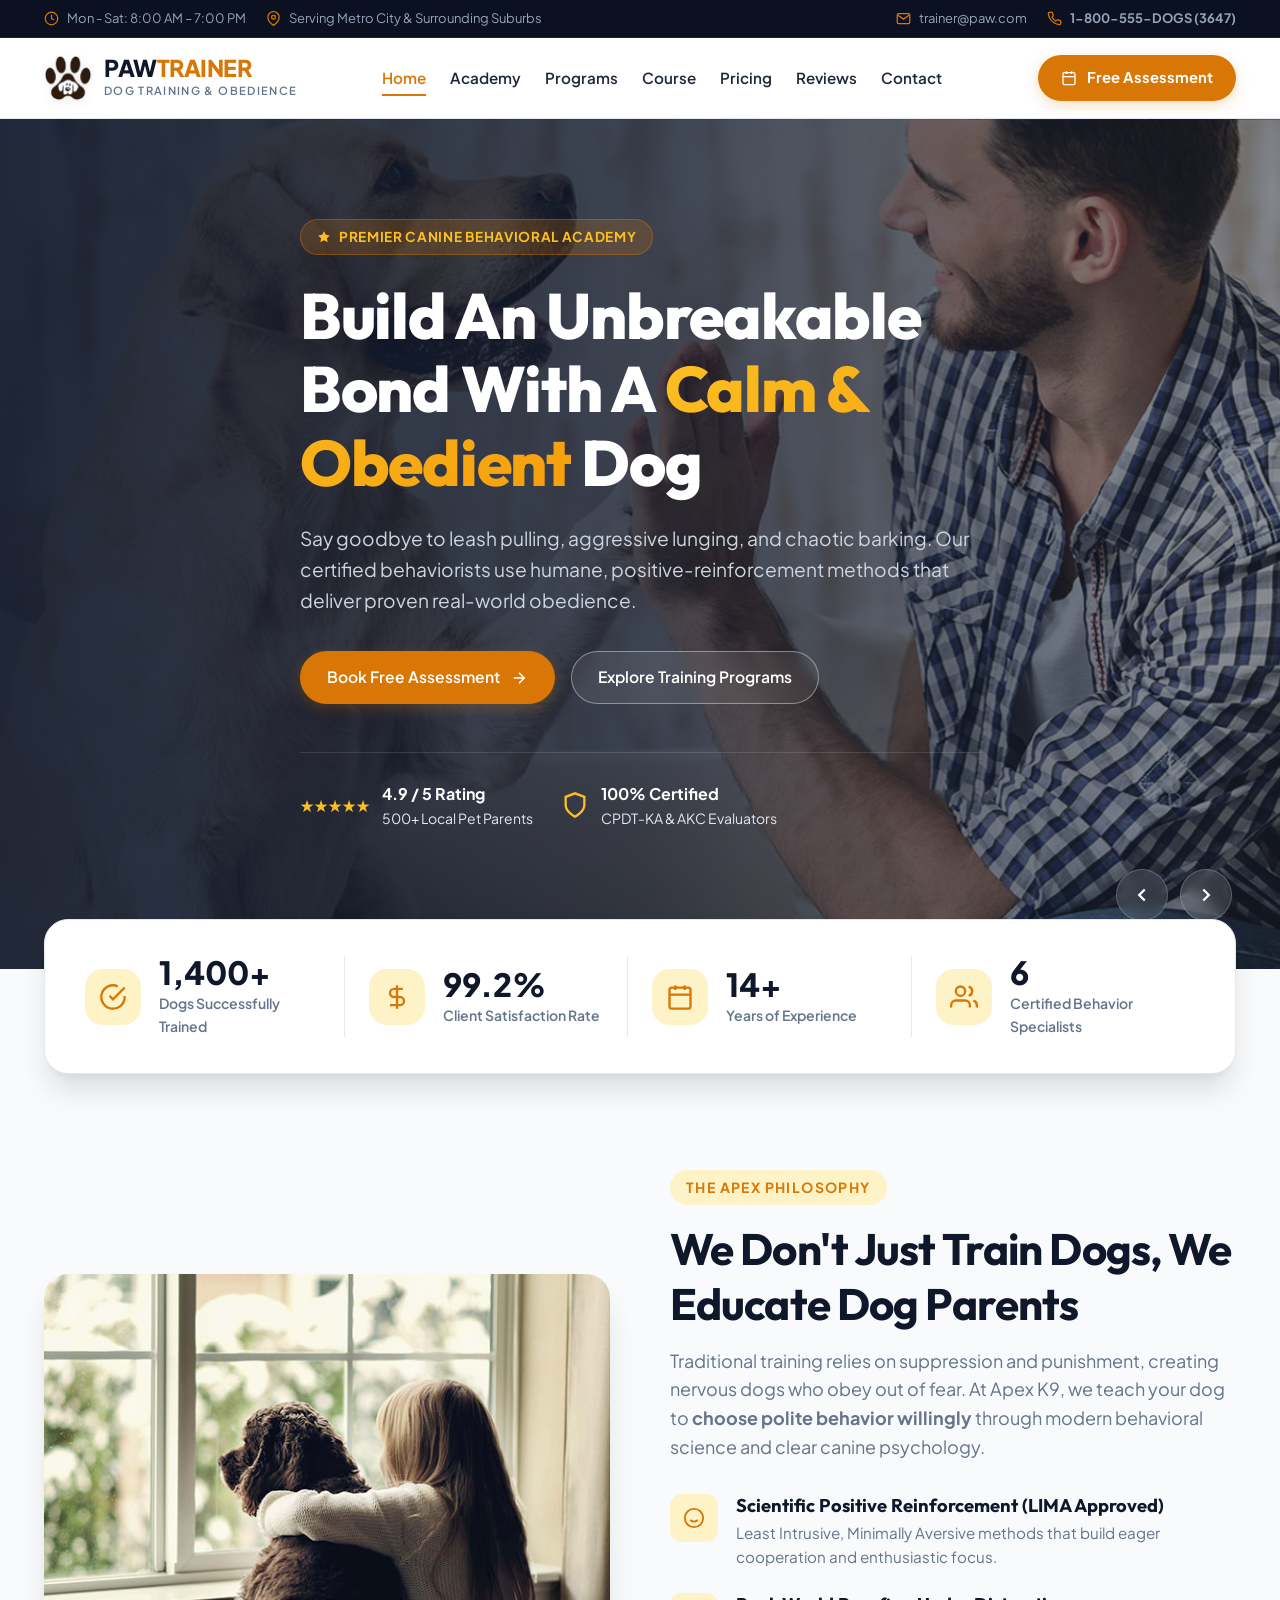
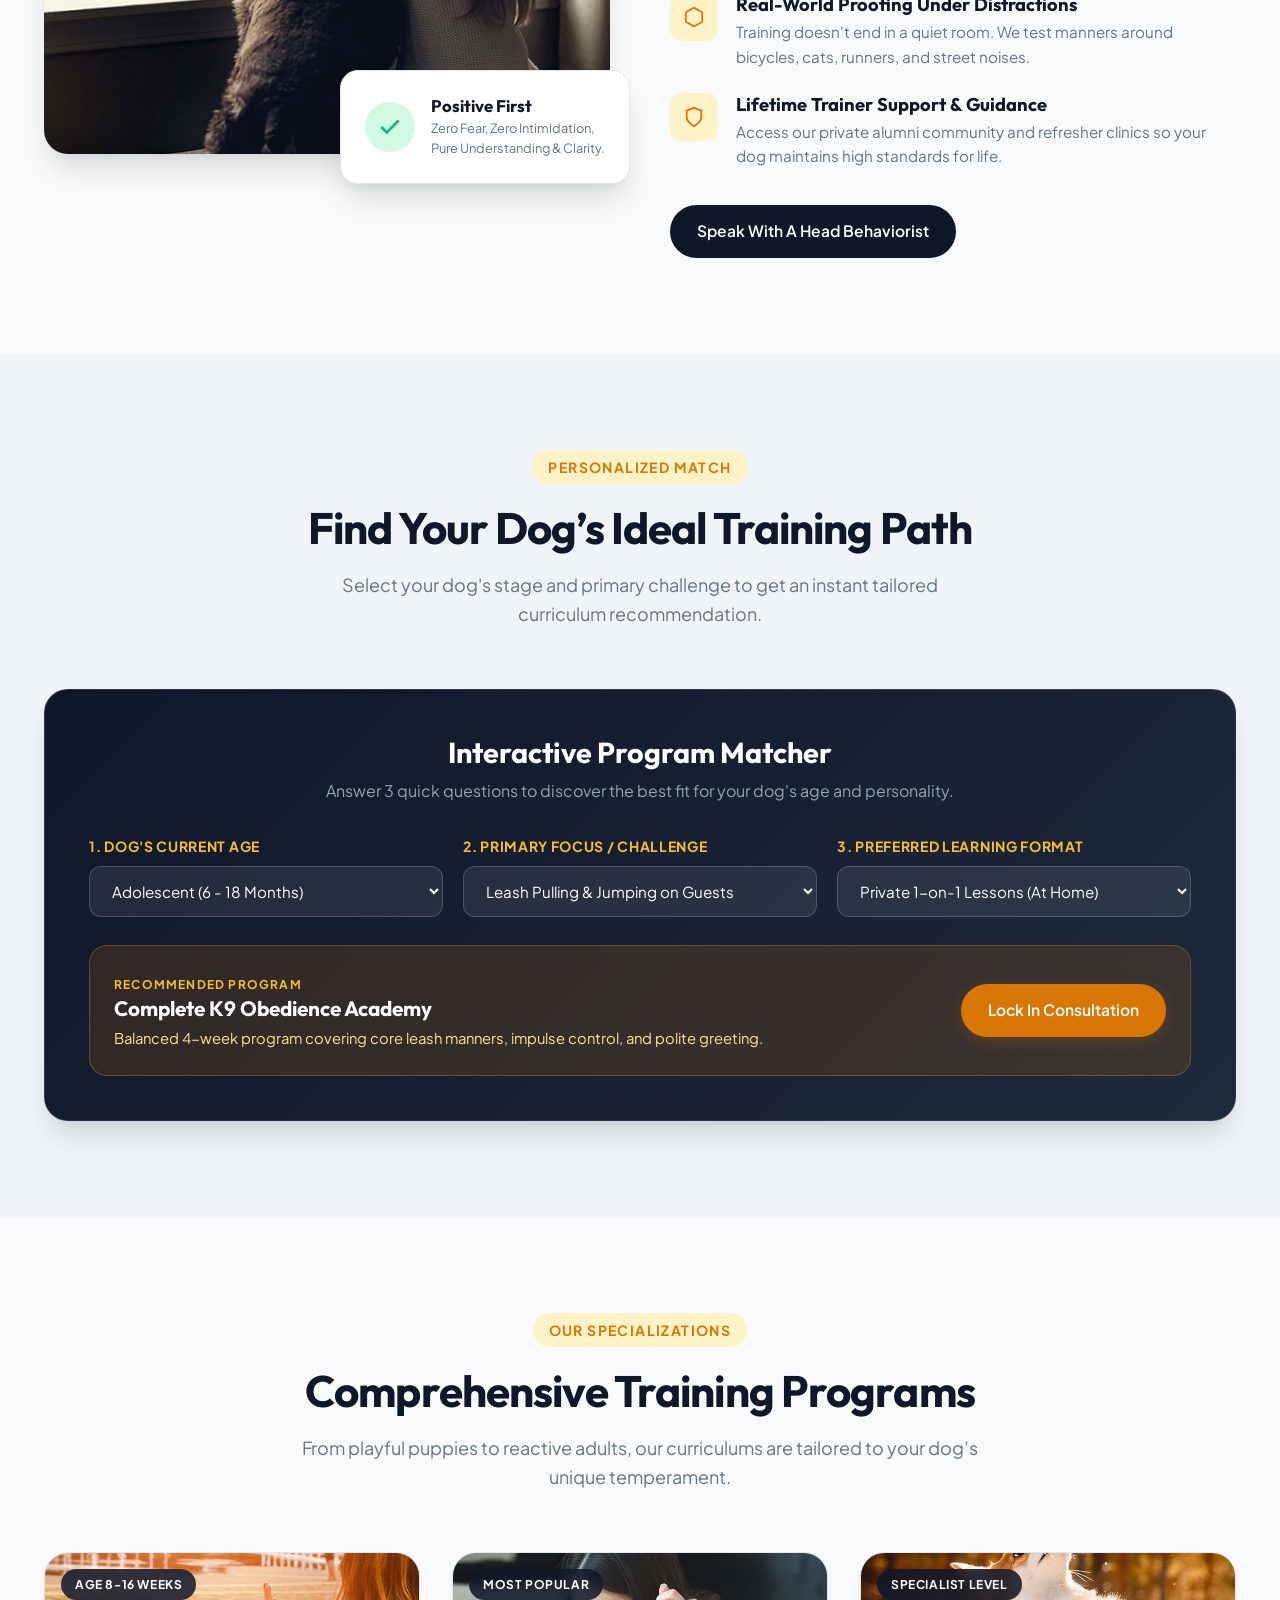
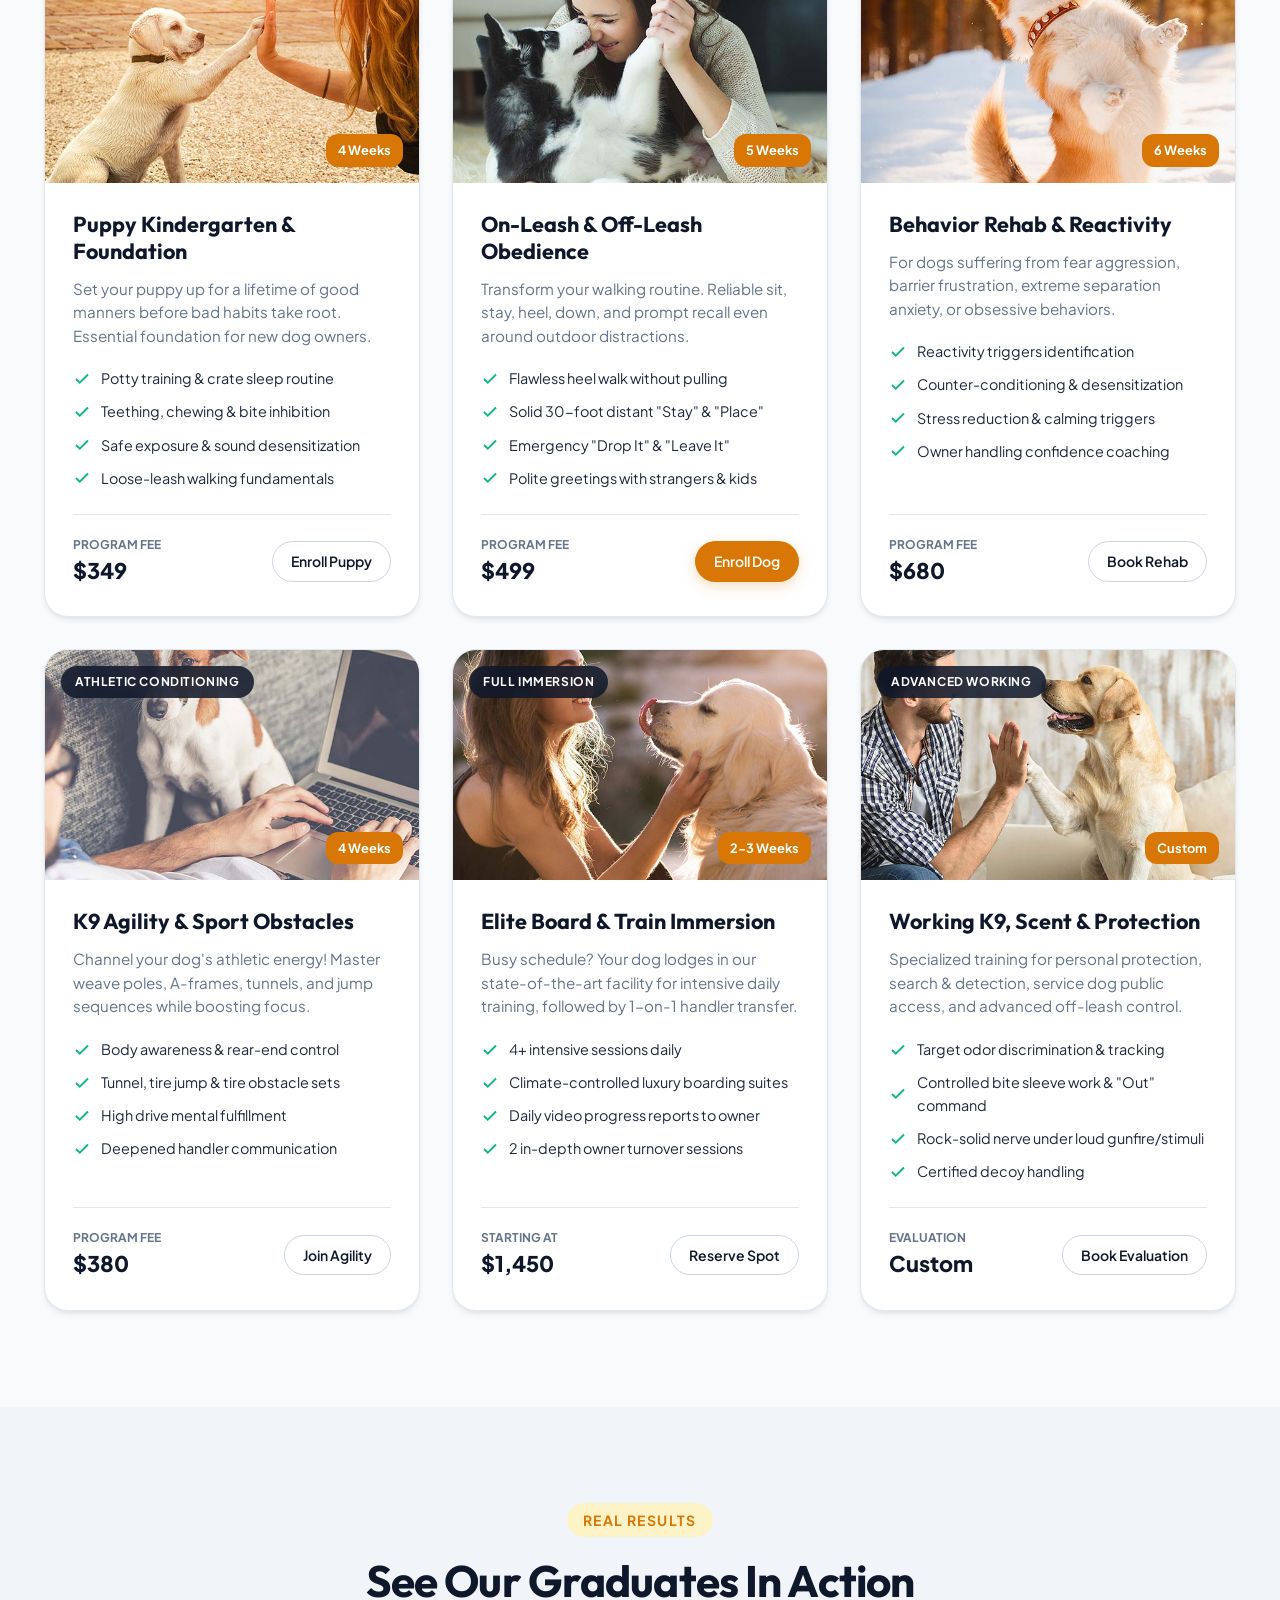
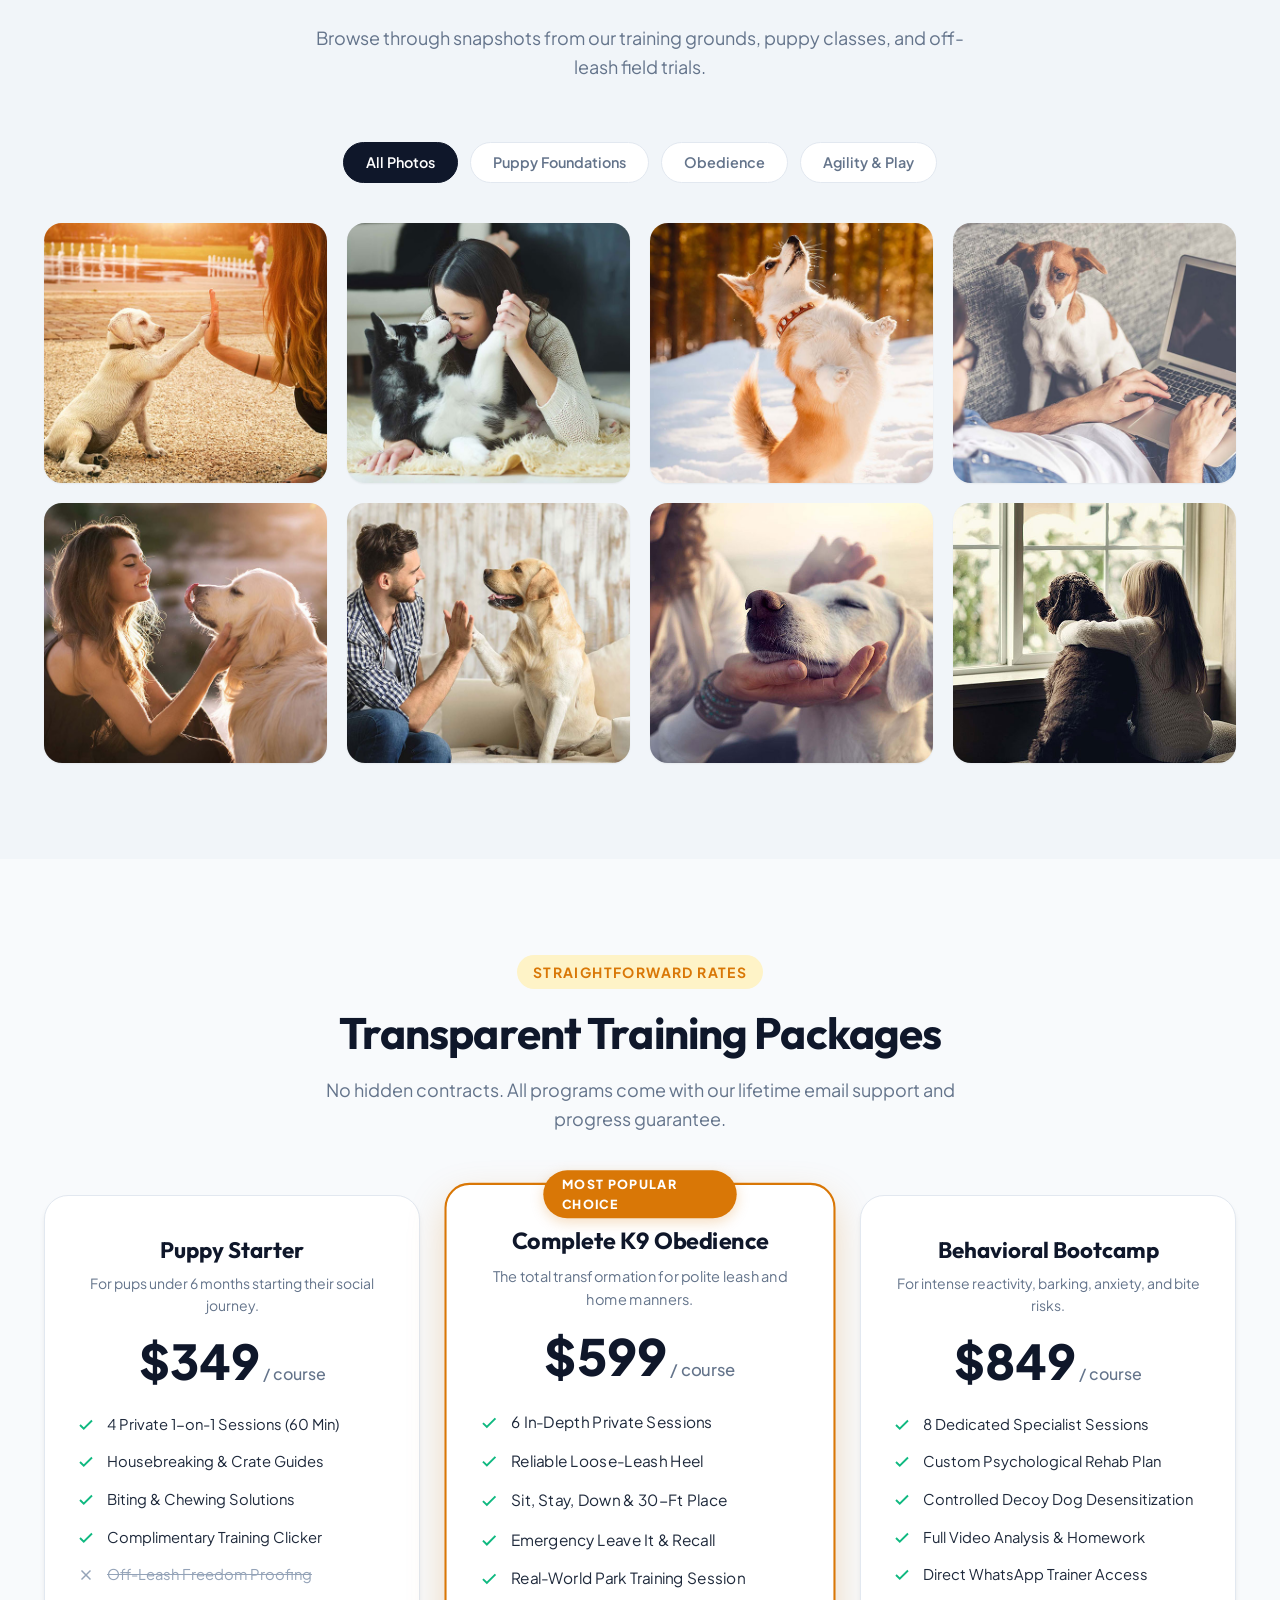
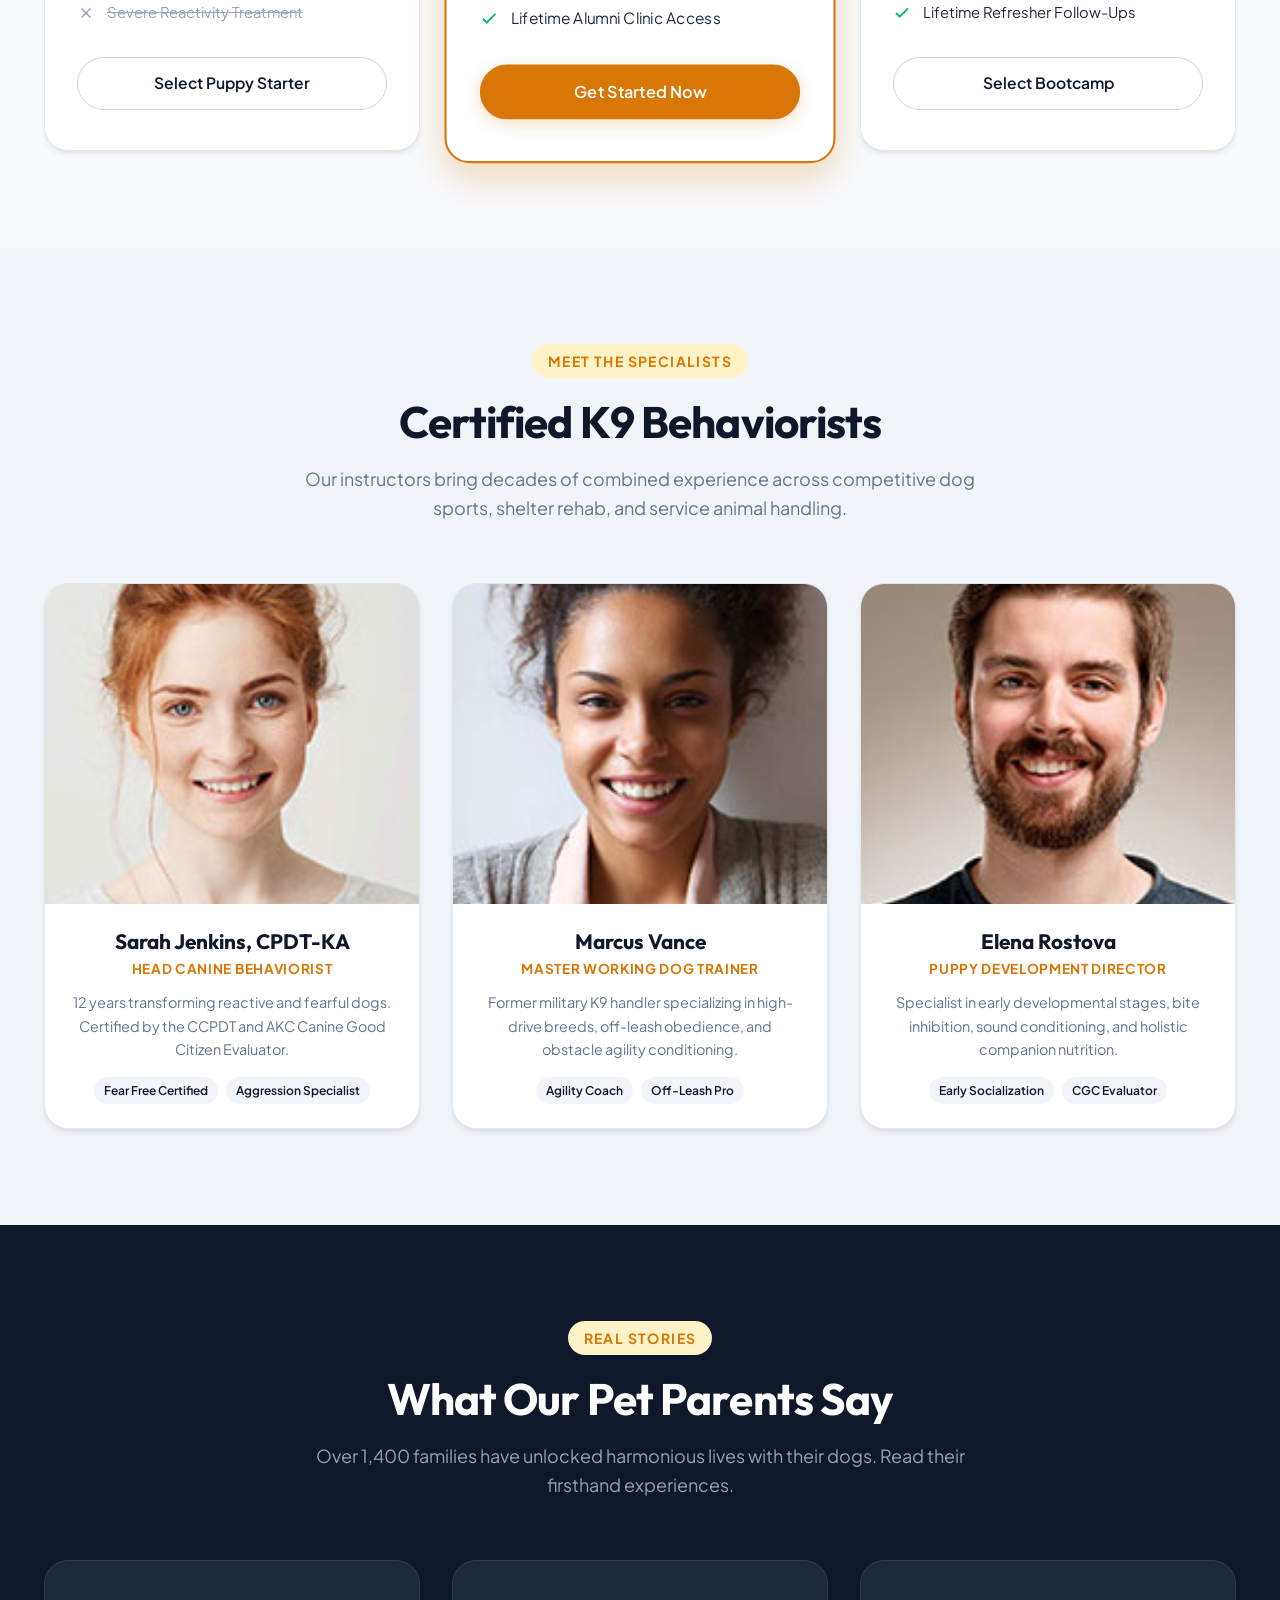
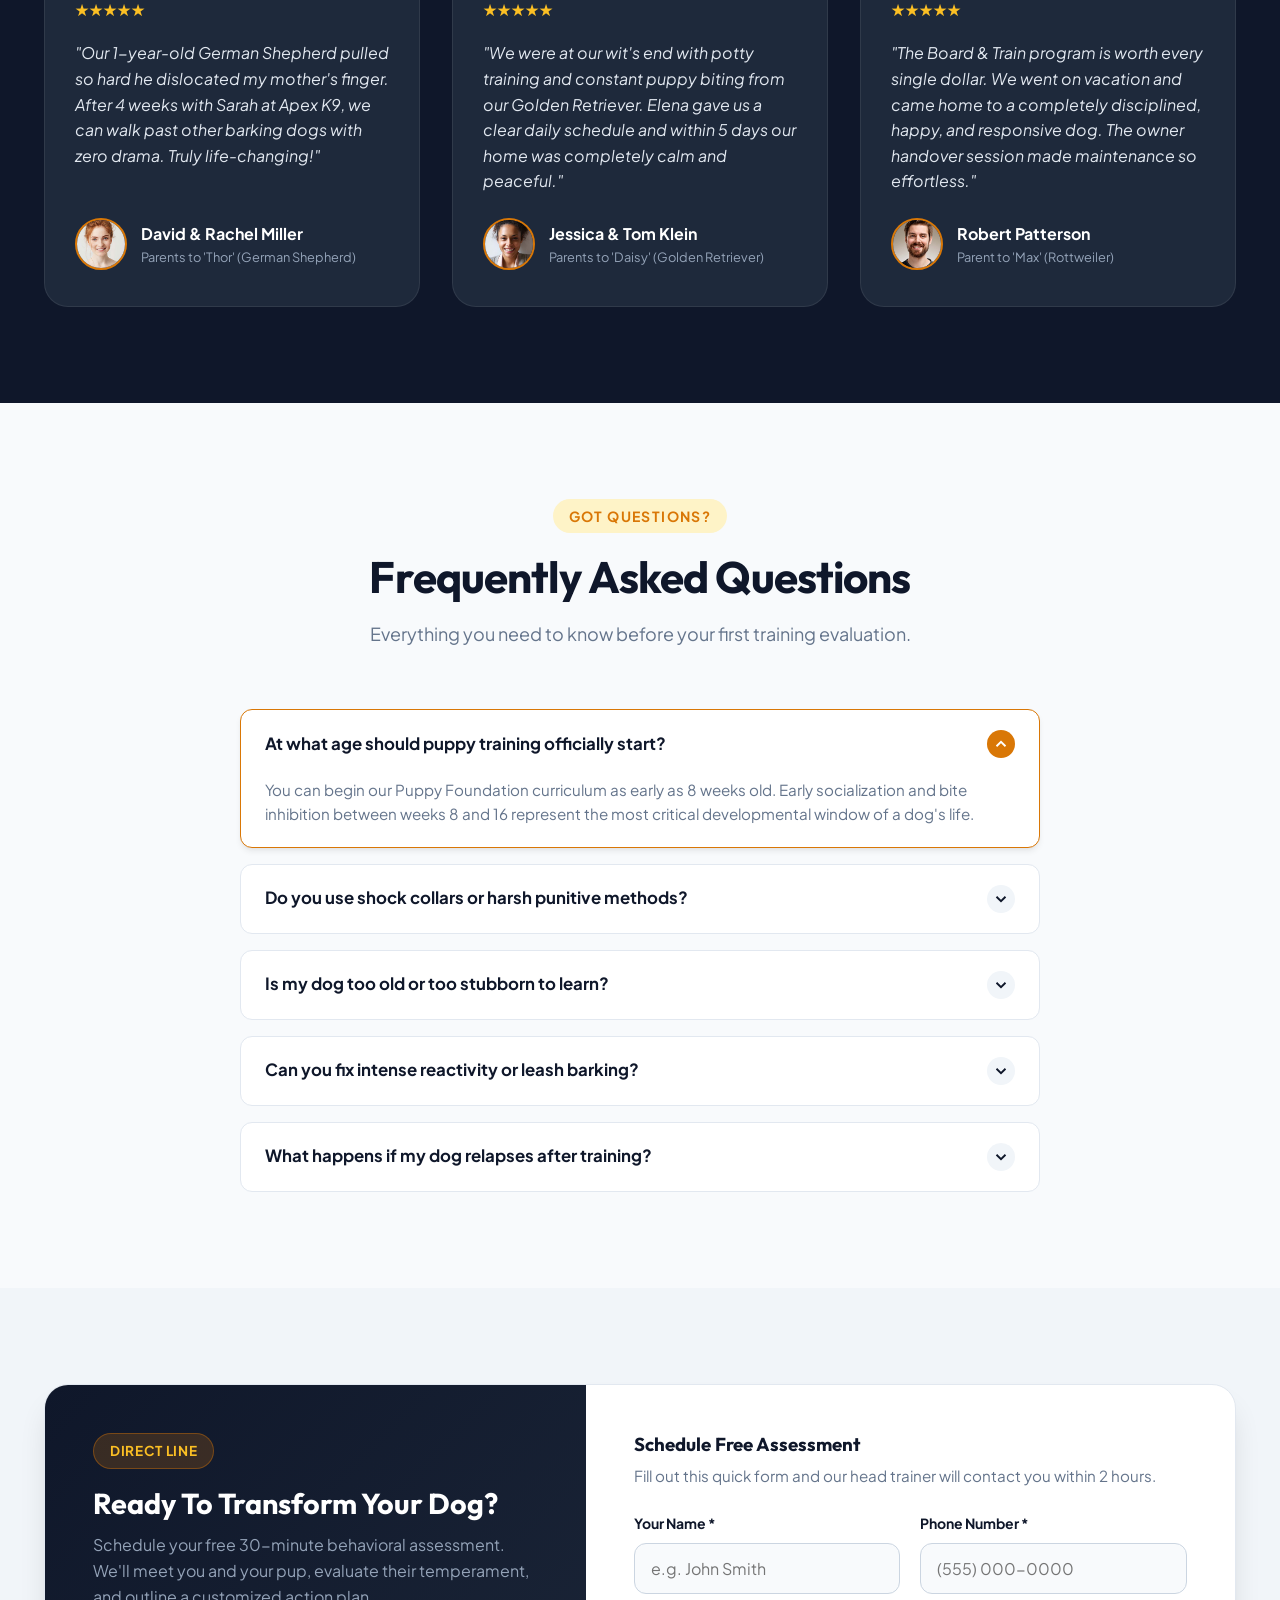
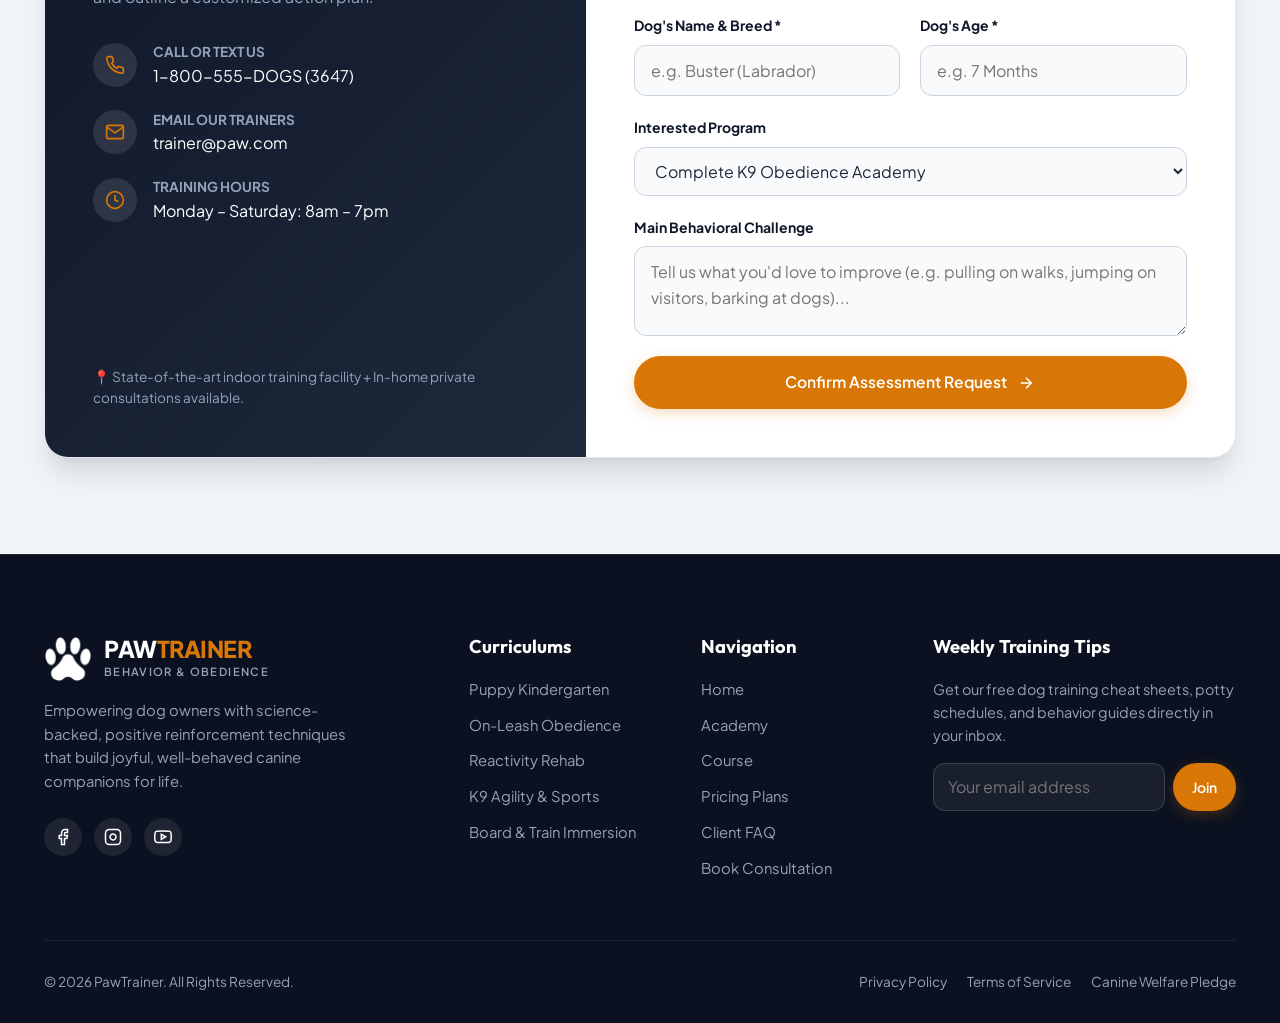
==== index.html @ b41aa751 "Initial commit: dog behavior and obedience redesign" ====
<!DOCTYPE html>
<html lang="en">

<head>
  <meta charset="UTF-8">
  <meta name="viewport" content="width=device-width, initial-scale=1.0">
  <title>PawTrainer | Professional Dog Behavior & Obedience Academy</title>
  <meta name="description"
    content="Transform your dog into a calm, confident, and well-behaved companion. Science-backed obedience training, puppy foundations, behavior modification, and board & train programs.">
  <meta name="keywords"
    content="dog training, puppy training, dog obedience, behavior modification, k9 academy, board and train, pet trainer">

  <!-- Google Fonts -->
  <link rel="preconnect" href="https://fonts.googleapis.com">
  <link rel="preconnect" href="https://fonts.gstatic.com" crossorigin>
  <link
    href="https://fonts.googleapis.com/css2?family=Outfit:wght@500;600;700;800&family=Plus+Jakarta+Sans:wght@400;500;600;700&display=swap"
    rel="stylesheet">

  <!-- Custom Modern Stylesheet -->
  <link rel="stylesheet" href="./assets/css/style.css">
</head>

<body>

  <!-- Top Alert / Contact Bar -->
  <aside class="top-bar" aria-label="Quick contact information">
    <div class="container">
      <div class="top-bar-left">
        <div class="top-info-item">
          <svg width="15" height="15" viewBox="0 0 24 24" fill="none" stroke="currentColor" stroke-width="2">
            <circle cx="12" cy="12" r="10" />
            <polyline points="12 6 12 12 16 14" />
          </svg>
          <span>Mon - Sat: 8:00 AM – 7:00 PM</span>
        </div>
        <div class="top-info-item">
          <svg width="15" height="15" viewBox="0 0 24 24" fill="none" stroke="currentColor" stroke-width="2">
            <path d="M21 10c0 7-9 13-9 13s-9-6-9-13a9 9 0 0 1 18 0z" />
            <circle cx="12" cy="10" r="3" />
          </svg>
          <span>Serving Metro City & Surrounding Suburbs</span>
        </div>
      </div>
      <div class="top-bar-right">
        <div class="top-info-item">
          <svg width="15" height="15" viewBox="0 0 24 24" fill="none" stroke="currentColor" stroke-width="2">
            <path d="M4 4h16c1.1 0 2 .9 2 2v12c0 1.1-.9 2-2 2H4c-1.1 0-2-.9-2-2V6c0-1.1.9-2 2-2z" />
            <polyline points="22,6 12,13 2,6" />
          </svg>
          <a href="mailto:trainer@paw.com">trainer@paw.com</a>
        </div>
        <div class="top-info-item">
          <svg width="15" height="15" viewBox="0 0 24 24" fill="none" stroke="currentColor" stroke-width="2">
            <path
              d="M22 16.92v3a2 2 0 0 1-2.18 2 19.79 19.79 0 0 1-8.63-3.07 19.5 19.5 0 0 1-6-6 19.79 19.79 0 0 1-3.07-8.67A2 2 0 0 1 4.11 2h3a2 2 0 0 1 2 1.72 12.84 12.84 0 0 0 .7 2.81 2 2 0 0 1-.45 2.11L8.09 9.91a16 16 0 0 0 6 6l1.27-1.27a2 2 0 0 1 2.11-.45 12.84 12.84 0 0 0 2.81.7A2 2 0 0 1 22 16.92z" />
          </svg>
          <a href="tel:18005553647"><strong>1-800-555-DOGS (3647)</strong></a>
        </div>
      </div>
    </div>
  </aside>

  <!-- Sticky Main Navigation Header -->
  <header class="site-header" id="site-header">
    <div class="container nav-container">
      <a href="#home" class="brand-logo" aria-label="PawTrainer Homepage">
        <img src="./assets/images/logo-paw.png" alt="PawTrainer Logo" class="brand-logo-img">
        <div class="brand-text">
          <span class="brand-title">PAW<span>TRAINER</span></span>
          <span class="brand-tagline">Dog Training & Obedience</span>
        </div>
      </a>

      <!-- Desktop & Mobile Navigation Menu -->
      <nav class="nav-menu" id="nav-menu">
        <a href="#home" class="nav-link active">Home</a>
        <a href="#about" class="nav-link">Academy</a>
        <a href="#programs" class="nav-link">Programs</a>
        <a href="#calculator" class="nav-link">Course</a>
        <a href="#pricing" class="nav-link">Pricing</a>
        <a href="#testimonials" class="nav-link">Reviews</a>
        <a href="#contact" class="nav-link">Contact</a>
      </nav>

      <div class="nav-actions">
        <button type="button" class="btn btn-primary btn-sm" data-open-modal data-program="General Assessment"
          id="nav-book-btn">
          <svg width="16" height="16" viewBox="0 0 24 24" fill="none" stroke="currentColor" stroke-width="2">
            <rect x="3" y="4" width="18" height="18" rx="2" ry="2" />
            <line x1="16" y1="2" x2="16" y2="6" />
            <line x1="8" y1="2" x2="8" y2="6" />
            <line x1="3" y1="10" x2="21" y2="10" />
          </svg>
          Free Assessment
        </button>
        <button type="button" class="mobile-toggle" aria-label="Toggle navigation menu" aria-expanded="false"
          id="mobile-toggle">
          <svg width="28" height="28" viewBox="0 0 24 24" fill="none" stroke="currentColor" stroke-width="2">
            <line x1="3" y1="12" x2="21" y2="12" />
            <line x1="3" y1="6" x2="21" y2="6" />
            <line x1="3" y1="18" x2="21" y2="18" />
          </svg>
        </button>
      </div>
    </div>
  </header>

  <main>
    <!-- =========================================================================
         Hero Slider Section
         ========================================================================= -->
    <section class="hero-section" id="home">
      <div class="hero-slider-wrapper">
        <!-- Slide 1 -->
        <div class="hero-slide active">
          <div class="hero-slide-bg" style="background-image: url('./assets/images/slide01.jpg');"></div>
          <div class="hero-overlay"></div>
        </div>
        <!-- Slide 2 -->
        <div class="hero-slide">
          <div class="hero-slide-bg" style="background-image: url('./assets/images/slide02.jpg');"></div>
          <div class="hero-overlay"></div>
        </div>
        <!-- Slide 3 -->
        <div class="hero-slide">
          <div class="hero-slide-bg" style="background-image: url('./assets/images/slide03.jpg');"></div>
          <div class="hero-overlay"></div>
        </div>
      </div>

      <div class="container hero-content">
        <div class="hero-pill">
          <svg width="14" height="14" viewBox="0 0 24 24" fill="currentColor">
            <path d="M12 2l3.09 6.26L22 9.27l-5 4.87 1.18 6.88L12 17.77l-6.18 3.25L7 14.14 2 9.27l6.91-1.01L12 2z" />
          </svg>
          Premier Canine Behavioral Academy
        </div>
        <h1 class="hero-title">
          Build An Unbreakable Bond With A <span>Calm & Obedient</span> Dog
        </h1>
        <p class="hero-subtitle">
          Say goodbye to leash pulling, aggressive lunging, and chaotic barking. Our certified behaviorists use humane,
          positive-reinforcement methods that deliver proven real-world obedience.
        </p>

        <div class="hero-cta-group">
          <button type="button" class="btn btn-primary" data-open-modal data-program="Free Consultation"
            id="hero-consult-btn">
            Book Free Assessment
            <svg width="18" height="18" viewBox="0 0 24 24" fill="none" stroke="currentColor" stroke-width="2">
              <line x1="5" y1="12" x2="19" y2="12" />
              <polyline points="12 5 19 12 12 19" />
            </svg>
          </button>
          <a href="#programs" class="btn btn-outline" id="hero-programs-btn">
            Explore Training Programs
          </a>
        </div>

        <div class="hero-trust-bar">
          <div class="hero-trust-item">
            <div class="hero-trust-stars">
              ★★★★★
            </div>
            <div class="hero-trust-text">
              <strong>4.9 / 5 Rating</strong>
              <span>500+ Local Pet Parents</span>
            </div>
          </div>
          <div class="hero-trust-item">
            <svg width="28" height="28" viewBox="0 0 24 24" fill="none" stroke="#fbbf24" stroke-width="2">
              <path d="M12 22s8-4 8-10V5l-8-3-8 3v7c0 6 8 10 8 10z" />
            </svg>
            <div class="hero-trust-text">
              <strong>100% Certified</strong>
              <span>CPDT-KA & AKC Evaluators</span>
            </div>
          </div>
        </div>
      </div>

      <!-- Slider Arrows -->
      <div class="slider-arrows">
        <button type="button" class="slider-arrow-btn slider-prev" aria-label="Previous slide" id="slider-prev-btn">
          <svg width="22" height="22" viewBox="0 0 24 24" fill="none" stroke="currentColor" stroke-width="2.5">
            <polyline points="15 18 9 12 15 6" />
          </svg>
        </button>
        <button type="button" class="slider-arrow-btn slider-next" aria-label="Next slide" id="slider-next-btn">
          <svg width="22" height="22" viewBox="0 0 24 24" fill="none" stroke="currentColor" stroke-width="2.5">
            <polyline points="9 18 15 12 9 6" />
          </svg>
        </button>
      </div>

      <!-- Slider Dot Indicators -->
      <div class="slider-indicators">
        <div class="slider-dot active" data-slide="0"></div>
        <div class="slider-dot" data-slide="1"></div>
        <div class="slider-dot" data-slide="2"></div>
      </div>
    </section>

    <!-- =========================================================================
         Stats Ribbon
         ========================================================================= -->
    <div class="stats-ribbon">
      <div class="container">
        <div class="stats-container">
          <div class="stat-box">
            <div class="stat-icon">
              <svg width="28" height="28" viewBox="0 0 24 24" fill="none" stroke="currentColor" stroke-width="2">
                <path d="M22 11.08V12a10 10 0 1 1-5.93-9.14" />
                <polyline points="22 4 12 14.01 9 11.01" />
              </svg>
            </div>
            <div>
              <div class="stat-number">1,400+</div>
              <div class="stat-label">Dogs Successfully Trained</div>
            </div>
          </div>

          <div class="stat-box">
            <div class="stat-icon">
              <svg width="28" height="28" viewBox="0 0 24 24" fill="none" stroke="currentColor" stroke-width="2">
                <path d="M12 2v20M17 5H9.5a3.5 3.5 0 0 0 0 7h5a3.5 3.5 0 0 1 0 7H6" />
              </svg>
            </div>
            <div>
              <div class="stat-number">99.2%</div>
              <div class="stat-label">Client Satisfaction Rate</div>
            </div>
          </div>

          <div class="stat-box">
            <div class="stat-icon">
              <svg width="28" height="28" viewBox="0 0 24 24" fill="none" stroke="currentColor" stroke-width="2">
                <rect x="3" y="4" width="18" height="18" rx="2" ry="2" />
                <line x1="16" y1="2" x2="16" y2="6" />
                <line x1="8" y1="2" x2="8" y2="6" />
                <line x1="3" y1="10" x2="21" y2="10" />
              </svg>
            </div>
            <div>
              <div class="stat-number">14+</div>
              <div class="stat-label">Years of Experience</div>
            </div>
          </div>

          <div class="stat-box">
            <div class="stat-icon">
              <svg width="28" height="28" viewBox="0 0 24 24" fill="none" stroke="currentColor" stroke-width="2">
                <path d="M17 21v-2a4 4 0 0 0-4-4H5a4 4 0 0 0-4 4v2" />
                <circle cx="9" cy="7" r="4" />
                <path d="M23 21v-2a4 4 0 0 0-3-3.87" />
                <path d="M16 3.13a4 4 0 0 1 0 7.75" />
              </svg>
            </div>
            <div>
              <div class="stat-number">6</div>
              <div class="stat-label">Certified Behavior Specialists</div>
            </div>
          </div>
        </div>
      </div>
    </div>

    <!-- =========================================================================
         About & Methodology Section
         ========================================================================= -->
    <section class="section" id="about">
      <div class="container">
        <div class="method-grid">
          <div class="method-media">
            <img src="./assets/images/18.jpg" alt="Master trainer guiding German Shepherd" class="method-main-img">
            <div class="method-card-floating">
              <div class="method-float-icon">
                <svg width="26" height="26" viewBox="0 0 24 24" fill="none" stroke="currentColor" stroke-width="2.5">
                  <polyline points="20 6 9 17 4 12" />
                </svg>
              </div>
              <div class="method-float-text">
                <h4>Positive First</h4>
                <p>Zero Fear, Zero Intimidation, Pure Understanding & Clarity.</p>
              </div>
            </div>
          </div>

          <div class="method-content">
            <span class="section-subtitle">The Apex Philosophy</span>
            <h2 class="section-title">We Don't Just Train Dogs, We Educate Dog Parents</h2>
            <p class="section-desc">
              Traditional training relies on suppression and punishment, creating nervous dogs who obey out of fear. At
              Apex K9, we teach your dog to <strong>choose polite behavior willingly</strong> through modern behavioral
              science and clear canine psychology.
            </p>

            <div class="method-features-list">
              <div class="method-item">
                <div class="method-icon-wrap">
                  <svg width="22" height="22" viewBox="0 0 24 24" fill="none" stroke="currentColor" stroke-width="2">
                    <circle cx="12" cy="12" r="10" />
                    <path d="M8 14s1.5 2 4 2 4-2 4-2" />
                    <line x1="9" y1="9" x2="9.01" y2="9" />
                    <line x1="15" y1="9" x2="15.01" y2="9" />
                  </svg>
                </div>
                <div class="method-text">
                  <h4>Scientific Positive Reinforcement (LIMA Approved)</h4>
                  <p>Least Intrusive, Minimally Aversive methods that build eager cooperation and enthusiastic focus.
                  </p>
                </div>
              </div>

              <div class="method-item">
                <div class="method-icon-wrap">
                  <svg width="22" height="22" viewBox="0 0 24 24" fill="none" stroke="currentColor" stroke-width="2">
                    <path
                      d="M21 16V8a2 2 0 0 0-1-1.73l-7-4a2 2 0 0 0-2 0l-7 4A2 2 0 0 0 3 8v8a2 2 0 0 0 1 1.73l7 4a2 2 0 0 0 2 0l7-4A2 2 0 0 0 21 16z" />
                  </svg>
                </div>
                <div class="method-text">
                  <h4>Real-World Proofing Under Distractions</h4>
                  <p>Training doesn't end in a quiet room. We test manners around bicycles, cats, runners, and street
                    noises.</p>
                </div>
              </div>

              <div class="method-item">
                <div class="method-icon-wrap">
                  <svg width="22" height="22" viewBox="0 0 24 24" fill="none" stroke="currentColor" stroke-width="2">
                    <path d="M12 22s8-4 8-10V5l-8-3-8 3v7c0 6 8 10 8 10z" />
                  </svg>
                </div>
                <div class="method-text">
                  <h4>Lifetime Trainer Support & Guidance</h4>
                  <p>Access our private alumni community and refresher clinics so your dog maintains high standards for
                    life.</p>
                </div>
              </div>
            </div>

            <div style="margin-top: 36px;">
              <button type="button" class="btn btn-secondary" data-open-modal data-program="General Inquiry"
                id="about-learn-btn">
                Speak With A Head Behaviorist
              </button>
            </div>
          </div>
        </div>
      </div>
    </section>

    <!-- =========================================================================
         Interactive Course Finder / Assessment Quiz
         ========================================================================= -->
    <section class="section section-alt" id="calculator">
      <div class="container">
        <div class="section-header">
          <span class="section-subtitle">Personalized Match</span>
          <h2 class="section-title">Find Your Dog’s Ideal Training Path</h2>
          <p class="section-desc">Select your dog's stage and primary challenge to get an instant tailored curriculum
            recommendation.</p>
        </div>

        <div class="quiz-widget">
          <div class="quiz-header">
            <h3>Interactive Program Matcher</h3>
            <p>Answer 3 quick questions to discover the best fit for your dog's age and personality.</p>
          </div>

          <div class="quiz-steps">
            <div class="quiz-field">
              <label for="quiz-age" class="quiz-label">1. Dog's Current Age</label>
              <select id="quiz-age" class="quiz-select">
                <option value="puppy">Puppy (8 Weeks - 5 Months)</option>
                <option value="adolescent" selected>Adolescent (6 - 18 Months)</option>
                <option value="adult">Adult Dog (1.5 - 7 Years)</option>
                <option value="senior">Senior Companion (7+ Years)</option>
              </select>
            </div>

            <div class="quiz-field">
              <label for="quiz-issue" class="quiz-label">2. Primary Focus / Challenge</label>
              <select id="quiz-issue" class="quiz-select">
                <option value="pulling" selected>Leash Pulling & Jumping on Guests</option>
                <option value="housebreaking">Potty Training & Crate Crying</option>
                <option value="aggression">Reactivity to Other Dogs / Fear Biting</option>
                <option value="recall">Ignoring Recall / Running Off</option>
                <option value="agility">High Energy / Athletic Agility Work</option>
              </select>
            </div>

            <div class="quiz-field">
              <label for="quiz-format" class="quiz-label">3. Preferred Learning Format</label>
              <select id="quiz-format" class="quiz-select">
                <option value="private" selected>Private 1-on-1 Lessons (At Home)</option>
                <option value="board_train">Full Immersion (Board & Train)</option>
                <option value="group">Small Group Academy Class</option>
              </select>
            </div>
          </div>

          <div class="quiz-result-card">
            <div class="quiz-result-info">
              <span
                style="font-size: 0.75rem; text-transform: uppercase; letter-spacing: 0.1em; color: #fbbf24; font-weight: 700;">Recommended
                Program</span>
              <h4 id="quiz-result-title">Complete K9 Obedience Academy</h4>
              <p id="quiz-result-desc">Balanced 4-week program covering core leash manners, impulse control, and polite
                greeting.</p>
            </div>
            <div>
              <button type="button" class="btn btn-primary" id="quiz-book-btn" data-target-program="Complete Obedience">
                Lock In Consultation
              </button>
            </div>
          </div>
        </div>
      </div>
    </section>

    <!-- =========================================================================
         Training Programs & Services Cards
         ========================================================================= -->
    <section class="section" id="programs">
      <div class="container">
        <div class="section-header">
          <span class="section-subtitle">Our Specializations</span>
          <h2 class="section-title">Comprehensive Training Programs</h2>
          <p class="section-desc">From playful puppies to reactive adults, our curriculums are tailored to your dog’s
            unique temperament.</p>
        </div>

        <div class="programs-grid">
          <!-- Program 1 -->
          <article class="program-card">
            <div class="program-img-box">
              <img src="./assets/images/01(1).jpg" alt="Puppy training session">
              <span class="program-badge">Age 8-16 Weeks</span>
              <span class="program-duration">4 Weeks</span>
            </div>
            <div class="program-body">
              <h3 class="program-title">Puppy Kindergarten & Foundation</h3>
              <p class="program-desc">Set your puppy up for a lifetime of good manners before bad habits take root.
                Essential foundation for new dog owners.</p>
              <ul class="program-features">
                <li class="program-feature-item">
                  <svg width="18" height="18" viewBox="0 0 24 24" fill="none" stroke="currentColor" stroke-width="2.5">
                    <polyline points="20 6 9 17 4 12" />
                  </svg>
                  Potty training & crate sleep routine
                </li>
                <li class="program-feature-item">
                  <svg width="18" height="18" viewBox="0 0 24 24" fill="none" stroke="currentColor" stroke-width="2.5">
                    <polyline points="20 6 9 17 4 12" />
                  </svg>
                  Teething, chewing & bite inhibition
                </li>
                <li class="program-feature-item">
                  <svg width="18" height="18" viewBox="0 0 24 24" fill="none" stroke="currentColor" stroke-width="2.5">
                    <polyline points="20 6 9 17 4 12" />
                  </svg>
                  Safe exposure & sound desensitization
                </li>
                <li class="program-feature-item">
                  <svg width="18" height="18" viewBox="0 0 24 24" fill="none" stroke="currentColor" stroke-width="2.5">
                    <polyline points="20 6 9 17 4 12" />
                  </svg>
                  Loose-leash walking fundamentals
                </li>
              </ul>
              <div class="program-footer">
                <div class="program-price">
                  <span class="program-price-label">Program Fee</span>
                  <span class="program-price-amount">$349</span>
                </div>
                <button type="button" class="btn btn-outline-dark btn-sm" data-open-modal
                  data-program="Puppy Foundation">
                  Enroll Puppy
                </button>
              </div>
            </div>
          </article>

          <!-- Program 2 -->
          <article class="program-card">
            <div class="program-img-box">
              <img src="./assets/images/02(1).jpg" alt="Dog obedience training on leash">
              <span class="program-badge">Most Popular</span>
              <span class="program-duration">5 Weeks</span>
            </div>
            <div class="program-body">
              <h3 class="program-title">On-Leash & Off-Leash Obedience</h3>
              <p class="program-desc">Transform your walking routine. Reliable sit, stay, heel, down, and prompt recall
                even around outdoor distractions.</p>
              <ul class="program-features">
                <li class="program-feature-item">
                  <svg width="18" height="18" viewBox="0 0 24 24" fill="none" stroke="currentColor" stroke-width="2.5">
                    <polyline points="20 6 9 17 4 12" />
                  </svg>
                  Flawless heel walk without pulling
                </li>
                <li class="program-feature-item">
                  <svg width="18" height="18" viewBox="0 0 24 24" fill="none" stroke="currentColor" stroke-width="2.5">
                    <polyline points="20 6 9 17 4 12" />
                  </svg>
                  Solid 30-foot distant "Stay" & "Place"
                </li>
                <li class="program-feature-item">
                  <svg width="18" height="18" viewBox="0 0 24 24" fill="none" stroke="currentColor" stroke-width="2.5">
                    <polyline points="20 6 9 17 4 12" />
                  </svg>
                  Emergency "Drop It" & "Leave It"
                </li>
                <li class="program-feature-item">
                  <svg width="18" height="18" viewBox="0 0 24 24" fill="none" stroke="currentColor" stroke-width="2.5">
                    <polyline points="20 6 9 17 4 12" />
                  </svg>
                  Polite greetings with strangers & kids
                </li>
              </ul>
              <div class="program-footer">
                <div class="program-price">
                  <span class="program-price-label">Program Fee</span>
                  <span class="program-price-amount">$499</span>
                </div>
                <button type="button" class="btn btn-primary btn-sm" data-open-modal data-program="Obedience Academy">
                  Enroll Dog
                </button>
              </div>
            </div>
          </article>

          <!-- Program 3 -->
          <article class="program-card">
            <div class="program-img-box">
              <img src="./assets/images/03(1).jpg" alt="Behavior modification specialist working with German Shepherd">
              <span class="program-badge">Specialist Level</span>
              <span class="program-duration">6 Weeks</span>
            </div>
            <div class="program-body">
              <h3 class="program-title">Behavior Rehab & Reactivity</h3>
              <p class="program-desc">For dogs suffering from fear aggression, barrier frustration, extreme separation
                anxiety, or obsessive behaviors.</p>
              <ul class="program-features">
                <li class="program-feature-item">
                  <svg width="18" height="18" viewBox="0 0 24 24" fill="none" stroke="currentColor" stroke-width="2.5">
                    <polyline points="20 6 9 17 4 12" />
                  </svg>
                  Reactivity triggers identification
                </li>
                <li class="program-feature-item">
                  <svg width="18" height="18" viewBox="0 0 24 24" fill="none" stroke="currentColor" stroke-width="2.5">
                    <polyline points="20 6 9 17 4 12" />
                  </svg>
                  Counter-conditioning & desensitization
                </li>
                <li class="program-feature-item">
                  <svg width="18" height="18" viewBox="0 0 24 24" fill="none" stroke="currentColor" stroke-width="2.5">
                    <polyline points="20 6 9 17 4 12" />
                  </svg>
                  Stress reduction & calming triggers
                </li>
                <li class="program-feature-item">
                  <svg width="18" height="18" viewBox="0 0 24 24" fill="none" stroke="currentColor" stroke-width="2.5">
                    <polyline points="20 6 9 17 4 12" />
                  </svg>
                  Owner handling confidence coaching
                </li>
              </ul>
              <div class="program-footer">
                <div class="program-price">
                  <span class="program-price-label">Program Fee</span>
                  <span class="program-price-amount">$680</span>
                </div>
                <button type="button" class="btn btn-outline-dark btn-sm" data-open-modal
                  data-program="Behavior Modification">
                  Book Rehab
                </button>
              </div>
            </div>
          </article>

          <!-- Program 4 -->
          <article class="program-card">
            <div class="program-img-box">
              <img src="./assets/images/04(1).jpg" alt="Dog agility training course">
              <span class="program-badge">Athletic Conditioning</span>
              <span class="program-duration">4 Weeks</span>
            </div>
            <div class="program-body">
              <h3 class="program-title">K9 Agility & Sport Obstacles</h3>
              <p class="program-desc">Channel your dog's athletic energy! Master weave poles, A-frames, tunnels, and
                jump sequences while boosting focus.</p>
              <ul class="program-features">
                <li class="program-feature-item">
                  <svg width="18" height="18" viewBox="0 0 24 24" fill="none" stroke="currentColor" stroke-width="2.5">
                    <polyline points="20 6 9 17 4 12" />
                  </svg>
                  Body awareness & rear-end control
                </li>
                <li class="program-feature-item">
                  <svg width="18" height="18" viewBox="0 0 24 24" fill="none" stroke="currentColor" stroke-width="2.5">
                    <polyline points="20 6 9 17 4 12" />
                  </svg>
                  Tunnel, tire jump & tire obstacle sets
                </li>
                <li class="program-feature-item">
                  <svg width="18" height="18" viewBox="0 0 24 24" fill="none" stroke="currentColor" stroke-width="2.5">
                    <polyline points="20 6 9 17 4 12" />
                  </svg>
                  High drive mental fulfillment
                </li>
                <li class="program-feature-item">
                  <svg width="18" height="18" viewBox="0 0 24 24" fill="none" stroke="currentColor" stroke-width="2.5">
                    <polyline points="20 6 9 17 4 12" />
                  </svg>
                  Deepened handler communication
                </li>
              </ul>
              <div class="program-footer">
                <div class="program-price">
                  <span class="program-price-label">Program Fee</span>
                  <span class="program-price-amount">$380</span>
                </div>
                <button type="button" class="btn btn-outline-dark btn-sm" data-open-modal
                  data-program="Agility & Sport">
                  Join Agility
                </button>
              </div>
            </div>
          </article>

          <!-- Program 5 -->
          <article class="program-card">
            <div class="program-img-box">
              <img src="./assets/images/05(1).jpg" alt="Board and train immersion facility">
              <span class="program-badge">Full Immersion</span>
              <span class="program-duration">2-3 Weeks</span>
            </div>
            <div class="program-body">
              <h3 class="program-title">Elite Board & Train Immersion</h3>
              <p class="program-desc">Busy schedule? Your dog lodges in our state-of-the-art facility for intensive
                daily training, followed by 1-on-1 handler transfer.</p>
              <ul class="program-features">
                <li class="program-feature-item">
                  <svg width="18" height="18" viewBox="0 0 24 24" fill="none" stroke="currentColor" stroke-width="2.5">
                    <polyline points="20 6 9 17 4 12" />
                  </svg>
                  4+ intensive sessions daily
                </li>
                <li class="program-feature-item">
                  <svg width="18" height="18" viewBox="0 0 24 24" fill="none" stroke="currentColor" stroke-width="2.5">
                    <polyline points="20 6 9 17 4 12" />
                  </svg>
                  Climate-controlled luxury boarding suites
                </li>
                <li class="program-feature-item">
                  <svg width="18" height="18" viewBox="0 0 24 24" fill="none" stroke="currentColor" stroke-width="2.5">
                    <polyline points="20 6 9 17 4 12" />
                  </svg>
                  Daily video progress reports to owner
                </li>
                <li class="program-feature-item">
                  <svg width="18" height="18" viewBox="0 0 24 24" fill="none" stroke="currentColor" stroke-width="2.5">
                    <polyline points="20 6 9 17 4 12" />
                  </svg>
                  2 in-depth owner turnover sessions
                </li>
              </ul>
              <div class="program-footer">
                <div class="program-price">
                  <span class="program-price-label">Starting At</span>
                  <span class="program-price-amount">$1,450</span>
                </div>
                <button type="button" class="btn btn-outline-dark btn-sm" data-open-modal data-program="Board & Train">
                  Reserve Spot
                </button>
              </div>
            </div>
          </article>

          <!-- Program 6 -->
          <article class="program-card">
            <div class="program-img-box">
              <img src="./assets/images/06(1).jpg" alt="Protection and advanced working dog training">
              <span class="program-badge">Advanced Working</span>
              <span class="program-duration">Custom</span>
            </div>
            <div class="program-body">
              <h3 class="program-title">Working K9, Scent & Protection</h3>
              <p class="program-desc">Specialized training for personal protection, search & detection, service dog
                public access, and advanced off-leash control.</p>
              <ul class="program-features">
                <li class="program-feature-item">
                  <svg width="18" height="18" viewBox="0 0 24 24" fill="none" stroke="currentColor" stroke-width="2.5">
                    <polyline points="20 6 9 17 4 12" />
                  </svg>
                  Target odor discrimination & tracking
                </li>
                <li class="program-feature-item">
                  <svg width="18" height="18" viewBox="0 0 24 24" fill="none" stroke="currentColor" stroke-width="2.5">
                    <polyline points="20 6 9 17 4 12" />
                  </svg>
                  Controlled bite sleeve work & "Out" command
                </li>
                <li class="program-feature-item">
                  <svg width="18" height="18" viewBox="0 0 24 24" fill="none" stroke="currentColor" stroke-width="2.5">
                    <polyline points="20 6 9 17 4 12" />
                  </svg>
                  Rock-solid nerve under loud gunfire/stimuli
                </li>
                <li class="program-feature-item">
                  <svg width="18" height="18" viewBox="0 0 24 24" fill="none" stroke="currentColor" stroke-width="2.5">
                    <polyline points="20 6 9 17 4 12" />
                  </svg>
                  Certified decoy handling
                </li>
              </ul>
              <div class="program-footer">
                <div class="program-price">
                  <span class="program-price-label">Evaluation</span>
                  <span class="program-price-amount">Custom</span>
                </div>
                <button type="button" class="btn btn-outline-dark btn-sm" data-open-modal
                  data-program="Working K9 & Protection">
                  Book Evaluation
                </button>
              </div>
            </div>
          </article>
        </div>
      </div>
    </section>

    <!-- =========================================================================
         Filterable Gallery / Showcase
         ========================================================================= -->
    <section class="section section-alt" id="gallery">
      <div class="container">
        <div class="section-header">
          <span class="section-subtitle">Real Results</span>
          <h2 class="section-title">See Our Graduates In Action</h2>
          <p class="section-desc">Browse through snapshots from our training grounds, puppy classes, and off-leash field
            trials.</p>
        </div>

        <div class="gallery-filters">
          <button type="button" class="filter-btn active" data-filter="all">All Photos</button>
          <button type="button" class="filter-btn" data-filter="puppy">Puppy Foundations</button>
          <button type="button" class="filter-btn" data-filter="obedience">Obedience</button>
          <button type="button" class="filter-btn" data-filter="agility">Agility & Play</button>
        </div>

        <div class="gallery-grid">
          <div class="gallery-item" data-category="puppy">
            <img src="./assets/images/01(1).jpg" alt="Golden Retriever puppy learning focus">
            <div class="gallery-overlay">
              <h4>Golden Retriever Pup</h4>
              <span>Puppy Foundation Graduate</span>
            </div>
          </div>

          <div class="gallery-item" data-category="obedience">
            <img src="./assets/images/02(1).jpg" alt="Border Collie on-leash heel walk">
            <div class="gallery-overlay">
              <h4>Border Collie Focus</h4>
              <span>Advanced Leash Manners</span>
            </div>
          </div>

          <div class="gallery-item" data-category="agility">
            <img src="./assets/images/03(1).jpg" alt="German Shepherd clearing obstacle">
            <div class="gallery-overlay">
              <h4>German Shepherd</h4>
              <span>Agility & High Drive Work</span>
            </div>
          </div>

          <div class="gallery-item" data-category="obedience">
            <img src="./assets/images/04(1).jpg" alt="Belgian Malinois stay command">
            <div class="gallery-overlay">
              <h4>Belgian Malinois</h4>
              <span>Off-Leash Reliability</span>
            </div>
          </div>

          <div class="gallery-item" data-category="agility">
            <img src="./assets/images/05(1).jpg" alt="Labrador retrieving dummy">
            <div class="gallery-overlay">
              <h4>Chocolate Labrador</h4>
              <span>Impulse Control & Recall</span>
            </div>
          </div>

          <div class="gallery-item" data-category="puppy">
            <img src="./assets/images/06(1).jpg" alt="Husky puppy socialized in play">
            <div class="gallery-overlay">
              <h4>Siberian Husky</h4>
              <span>Crate & Socialization Class</span>
            </div>
          </div>

          <div class="gallery-item" data-category="obedience">
            <img src="./assets/images/19.jpg" alt="Rottweiler walking beside trainer">
            <div class="gallery-overlay">
              <h4>Rottweiler Manners</h4>
              <span>Public Access Training</span>
            </div>
          </div>

          <div class="gallery-item" data-category="agility">
            <img src="./assets/images/18.jpg" alt="Working dog agility course">
            <div class="gallery-overlay">
              <h4>Field Obstacle Run</h4>
              <span>Athletic Conditioning</span>
            </div>
          </div>
        </div>
      </div>
    </section>

    <!-- =========================================================================
         Transparent Pricing Packages
         ========================================================================= -->
    <section class="section" id="pricing">
      <div class="container">
        <div class="section-header">
          <span class="section-subtitle">Straightforward Rates</span>
          <h2 class="section-title">Transparent Training Packages</h2>
          <p class="section-desc">No hidden contracts. All programs come with our lifetime email support and progress
            guarantee.</p>
        </div>

        <div class="pricing-grid">
          <!-- Tier 1 -->
          <div class="pricing-card">
            <div class="pricing-header">
              <h3 class="pricing-title">Puppy Starter</h3>
              <p class="pricing-desc">For pups under 6 months starting their social journey.</p>
              <div class="pricing-amount">$349<span> / course</span></div>
            </div>
            <ul class="pricing-list">
              <li class="pricing-list-item">
                <svg width="18" height="18" viewBox="0 0 24 24" fill="none" stroke="currentColor" stroke-width="2.5">
                  <polyline points="20 6 9 17 4 12" />
                </svg>
                4 Private 1-on-1 Sessions (60 Min)
              </li>
              <li class="pricing-list-item">
                <svg width="18" height="18" viewBox="0 0 24 24" fill="none" stroke="currentColor" stroke-width="2.5">
                  <polyline points="20 6 9 17 4 12" />
                </svg>
                Housebreaking & Crate Guides
              </li>
              <li class="pricing-list-item">
                <svg width="18" height="18" viewBox="0 0 24 24" fill="none" stroke="currentColor" stroke-width="2.5">
                  <polyline points="20 6 9 17 4 12" />
                </svg>
                Biting & Chewing Solutions
              </li>
              <li class="pricing-list-item">
                <svg width="18" height="18" viewBox="0 0 24 24" fill="none" stroke="currentColor" stroke-width="2.5">
                  <polyline points="20 6 9 17 4 12" />
                </svg>
                Complimentary Training Clicker
              </li>
              <li class="pricing-list-item disabled">
                <svg width="18" height="18" viewBox="0 0 24 24" fill="none" stroke="currentColor" stroke-width="2">
                  <line x1="18" y1="6" x2="6" y2="18" />
                  <line x1="6" y1="6" x2="18" y2="18" />
                </svg>
                Off-Leash Freedom Proofing
              </li>
              <li class="pricing-list-item disabled">
                <svg width="18" height="18" viewBox="0 0 24 24" fill="none" stroke="currentColor" stroke-width="2">
                  <line x1="18" y1="6" x2="6" y2="18" />
                  <line x1="6" y1="6" x2="18" y2="18" />
                </svg>
                Severe Reactivity Treatment
              </li>
            </ul>
            <button type="button" class="btn btn-outline-dark" style="width: 100%;" data-open-modal
              data-program="Puppy Starter ($349)">
              Select Puppy Starter
            </button>
          </div>

          <!-- Tier 2 (Featured) -->
          <div class="pricing-card featured">
            <div class="pricing-ribbon">Most Popular Choice</div>
            <div class="pricing-header">
              <h3 class="pricing-title">Complete K9 Obedience</h3>
              <p class="pricing-desc">The total transformation for polite leash and home manners.</p>
              <div class="pricing-amount">$599<span> / course</span></div>
            </div>
            <ul class="pricing-list">
              <li class="pricing-list-item">
                <svg width="18" height="18" viewBox="0 0 24 24" fill="none" stroke="currentColor" stroke-width="2.5">
                  <polyline points="20 6 9 17 4 12" />
                </svg>
                6 In-Depth Private Sessions
              </li>
              <li class="pricing-list-item">
                <svg width="18" height="18" viewBox="0 0 24 24" fill="none" stroke="currentColor" stroke-width="2.5">
                  <polyline points="20 6 9 17 4 12" />
                </svg>
                Reliable Loose-Leash Heel
              </li>
              <li class="pricing-list-item">
                <svg width="18" height="18" viewBox="0 0 24 24" fill="none" stroke="currentColor" stroke-width="2.5">
                  <polyline points="20 6 9 17 4 12" />
                </svg>
                Sit, Stay, Down & 30-Ft Place
              </li>
              <li class="pricing-list-item">
                <svg width="18" height="18" viewBox="0 0 24 24" fill="none" stroke="currentColor" stroke-width="2.5">
                  <polyline points="20 6 9 17 4 12" />
                </svg>
                Emergency Leave It & Recall
              </li>
              <li class="pricing-list-item">
                <svg width="18" height="18" viewBox="0 0 24 24" fill="none" stroke="currentColor" stroke-width="2.5">
                  <polyline points="20 6 9 17 4 12" />
                </svg>
                Real-World Park Training Session
              </li>
              <li class="pricing-list-item">
                <svg width="18" height="18" viewBox="0 0 24 24" fill="none" stroke="currentColor" stroke-width="2.5">
                  <polyline points="20 6 9 17 4 12" />
                </svg>
                Lifetime Alumni Clinic Access
              </li>
            </ul>
            <button type="button" class="btn btn-primary" style="width: 100%;" data-open-modal
              data-program="Complete K9 Obedience ($599)">
              Get Started Now
            </button>
          </div>

          <!-- Tier 3 -->
          <div class="pricing-card">
            <div class="pricing-header">
              <h3 class="pricing-title">Behavioral Bootcamp</h3>
              <p class="pricing-desc">For intense reactivity, barking, anxiety, and bite risks.</p>
              <div class="pricing-amount">$849<span> / course</span></div>
            </div>
            <ul class="pricing-list">
              <li class="pricing-list-item">
                <svg width="18" height="18" viewBox="0 0 24 24" fill="none" stroke="currentColor" stroke-width="2.5">
                  <polyline points="20 6 9 17 4 12" />
                </svg>
                8 Dedicated Specialist Sessions
              </li>
              <li class="pricing-list-item">
                <svg width="18" height="18" viewBox="0 0 24 24" fill="none" stroke="currentColor" stroke-width="2.5">
                  <polyline points="20 6 9 17 4 12" />
                </svg>
                Custom Psychological Rehab Plan
              </li>
              <li class="pricing-list-item">
                <svg width="18" height="18" viewBox="0 0 24 24" fill="none" stroke="currentColor" stroke-width="2.5">
                  <polyline points="20 6 9 17 4 12" />
                </svg>
                Controlled Decoy Dog Desensitization
              </li>
              <li class="pricing-list-item">
                <svg width="18" height="18" viewBox="0 0 24 24" fill="none" stroke="currentColor" stroke-width="2.5">
                  <polyline points="20 6 9 17 4 12" />
                </svg>
                Full Video Analysis & Homework
              </li>
              <li class="pricing-list-item">
                <svg width="18" height="18" viewBox="0 0 24 24" fill="none" stroke="currentColor" stroke-width="2.5">
                  <polyline points="20 6 9 17 4 12" />
                </svg>
                Direct WhatsApp Trainer Access
              </li>
              <li class="pricing-list-item">
                <svg width="18" height="18" viewBox="0 0 24 24" fill="none" stroke="currentColor" stroke-width="2.5">
                  <polyline points="20 6 9 17 4 12" />
                </svg>
                Lifetime Refresher Follow-Ups
              </li>
            </ul>
            <button type="button" class="btn btn-outline-dark" style="width: 100%;" data-open-modal
              data-program="Behavioral Bootcamp ($849)">
              Select Bootcamp
            </button>
          </div>
        </div>
      </div>
    </section>

    <!-- =========================================================================
         Master Trainers Team
         ========================================================================= -->
    <section class="section section-alt" id="team">
      <div class="container">
        <div class="section-header">
          <span class="section-subtitle">Meet The Specialists</span>
          <h2 class="section-title">Certified K9 Behaviorists</h2>
          <p class="section-desc">Our instructors bring decades of combined experience across competitive dog sports,
            shelter rehab, and service animal handling.</p>
        </div>

        <div class="team-grid">
          <!-- Member 1 -->
          <div class="team-card">
            <div class="team-img-wrap">
              <img src="./assets/images/testimonials_01.jpg" alt="Sarah Jenkins Head Behaviorist">
            </div>
            <div class="team-info">
              <h3 class="team-name">Sarah Jenkins, CPDT-KA</h3>
              <div class="team-role">Head Canine Behaviorist</div>
              <p class="team-bio">12 years transforming reactive and fearful dogs. Certified by the CCPDT and AKC Canine
                Good Citizen Evaluator.</p>
              <div class="team-badges">
                <span class="team-badge-tag">Fear Free Certified</span>
                <span class="team-badge-tag">Aggression Specialist</span>
              </div>
            </div>
          </div>

          <!-- Member 2 -->
          <div class="team-card">
            <div class="team-img-wrap">
              <img src="./assets/images/testimonials_02.jpg" alt="Marcus Vance Master Trainer">
            </div>
            <div class="team-info">
              <h3 class="team-name">Marcus Vance</h3>
              <div class="team-role">Master Working Dog Trainer</div>
              <p class="team-bio">Former military K9 handler specializing in high-drive breeds, off-leash obedience, and
                obstacle agility conditioning.</p>
              <div class="team-badges">
                <span class="team-badge-tag">Agility Coach</span>
                <span class="team-badge-tag">Off-Leash Pro</span>
              </div>
            </div>
          </div>

          <!-- Member 3 -->
          <div class="team-card">
            <div class="team-img-wrap">
              <img src="./assets/images/testimonials_03.jpg" alt="Elena Rostova Puppy Specialist">
            </div>
            <div class="team-info">
              <h3 class="team-name">Elena Rostova</h3>
              <div class="team-role">Puppy Development Director</div>
              <p class="team-bio">Specialist in early developmental stages, bite inhibition, sound conditioning, and
                holistic companion nutrition.</p>
              <div class="team-badges">
                <span class="team-badge-tag">Early Socialization</span>
                <span class="team-badge-tag">CGC Evaluator</span>
              </div>
            </div>
          </div>
        </div>
      </div>
    </section>

    <!-- =========================================================================
         Testimonials Section
         ========================================================================= -->
    <section class="section section-dark" id="testimonials">
      <div class="container">
        <div class="section-header">
          <span class="section-subtitle">Real Stories</span>
          <h2 class="section-title">What Our Pet Parents Say</h2>
          <p class="section-desc">Over 1,400 families have unlocked harmonious lives with their dogs. Read their
            firsthand experiences.</p>
        </div>

        <div class="testimonials-grid">
          <!-- Testimonial 1 -->
          <div class="testimonial-card">
            <div>
              <div class="testi-stars">★★★★★</div>
              <p class="testi-quote">
                "Our 1-year-old German Shepherd pulled so hard he dislocated my mother's finger. After 4 weeks with
                Sarah at Apex K9, we can walk past other barking dogs with zero drama. Truly life-changing!"
              </p>
            </div>
            <div class="testi-author">
              <div class="testi-avatar">
                <img src="./assets/images/testimonials_01.jpg" alt="David M.">
              </div>
              <div>
                <div class="testi-name">David & Rachel Miller</div>
                <div class="testi-dog">Parents to 'Thor' (German Shepherd)</div>
              </div>
            </div>
          </div>

          <!-- Testimonial 2 -->
          <div class="testimonial-card">
            <div>
              <div class="testi-stars">★★★★★</div>
              <p class="testi-quote">
                "We were at our wit's end with potty training and constant puppy biting from our Golden Retriever. Elena
                gave us a clear daily schedule and within 5 days our home was completely calm and peaceful."
              </p>
            </div>
            <div class="testi-author">
              <div class="testi-avatar">
                <img src="./assets/images/testimonials_02.jpg" alt="Jessica K.">
              </div>
              <div>
                <div class="testi-name">Jessica & Tom Klein</div>
                <div class="testi-dog">Parents to 'Daisy' (Golden Retriever)</div>
              </div>
            </div>
          </div>

          <!-- Testimonial 3 -->
          <div class="testimonial-card">
            <div>
              <div class="testi-stars">★★★★★</div>
              <p class="testi-quote">
                "The Board & Train program is worth every single dollar. We went on vacation and came home to a
                completely disciplined, happy, and responsive dog. The owner handover session made maintenance so
                effortless."
              </p>
            </div>
            <div class="testi-author">
              <div class="testi-avatar">
                <img src="./assets/images/testimonials_03.jpg" alt="Robert P.">
              </div>
              <div>
                <div class="testi-name">Robert Patterson</div>
                <div class="testi-dog">Parent to 'Max' (Rottweiler)</div>
              </div>
            </div>
          </div>
        </div>
      </div>
    </section>

    <!-- =========================================================================
         Interactive FAQ Accordion
         ========================================================================= -->
    <section class="section" id="faq">
      <div class="container">
        <div class="section-header">
          <span class="section-subtitle">Got Questions?</span>
          <h2 class="section-title">Frequently Asked Questions</h2>
          <p class="section-desc">Everything you need to know before your first training evaluation.</p>
        </div>

        <div class="faq-wrap">
          <div class="faq-item active">
            <div class="faq-question">
              <span>At what age should puppy training officially start?</span>
              <div class="faq-icon">
                <svg width="18" height="18" viewBox="0 0 24 24" fill="none" stroke="currentColor" stroke-width="2.5">
                  <polyline points="6 9 12 15 18 9" />
                </svg>
              </div>
            </div>
            <div class="faq-answer">
              You can begin our Puppy Foundation curriculum as early as 8 weeks old. Early socialization and bite
              inhibition between weeks 8 and 16 represent the most critical developmental window of a dog's life.
            </div>
          </div>

          <div class="faq-item">
            <div class="faq-question">
              <span>Do you use shock collars or harsh punitive methods?</span>
              <div class="faq-icon">
                <svg width="18" height="18" viewBox="0 0 24 24" fill="none" stroke="currentColor" stroke-width="2.5">
                  <polyline points="6 9 12 15 18 9" />
                </svg>
              </div>
            </div>
            <div class="faq-answer">
              No. We strictly adhere to positive reinforcement and LIMA (Least Intrusive, Minimally Aversive)
              guidelines. We motivate dogs through food rewards, play drive, and clear environmental markers. We never
              cause pain, fear, or mental distress.
            </div>
          </div>

          <div class="faq-item">
            <div class="faq-question">
              <span>Is my dog too old or too stubborn to learn?</span>
              <div class="faq-icon">
                <svg width="18" height="18" viewBox="0 0 24 24" fill="none" stroke="currentColor" stroke-width="2.5">
                  <polyline points="6 9 12 15 18 9" />
                </svg>
              </div>
            </div>
            <div class="faq-answer">
              The old saying that 'you can't teach an old dog new tricks' is false! Older dogs often have better focus
              and attention spans than young puppies. As long as a dog is medically sound, they can enthusiastically
              learn new manners at 5, 8, or 10 years old.
            </div>
          </div>

          <div class="faq-item">
            <div class="faq-question">
              <span>Can you fix intense reactivity or leash barking?</span>
              <div class="faq-icon">
                <svg width="18" height="18" viewBox="0 0 24 24" fill="none" stroke="currentColor" stroke-width="2.5">
                  <polyline points="6 9 12 15 18 9" />
                </svg>
              </div>
            </div>
            <div class="faq-answer">
              Yes, our Behavioral Bootcamp is designed specifically for reactive dogs. We use systematic desensitization
              and counter-conditioning to change the dog's underlying emotional reaction to triggers rather than just
              masking the symptoms.
            </div>
          </div>

          <div class="faq-item">
            <div class="faq-question">
              <span>What happens if my dog relapses after training?</span>
              <div class="faq-icon">
                <svg width="18" height="18" viewBox="0 0 24 24" fill="none" stroke="currentColor" stroke-width="2.5">
                  <polyline points="6 9 12 15 18 9" />
                </svg>
              </div>
            </div>
            <div class="faq-answer">
              Every graduate receives access to our monthly alumni practice pack sessions and lifetime email support. If
              you ever hit a rough patch, our trainers provide immediate troubleshooting advice to get you back on
              track.
            </div>
          </div>
        </div>
      </div>
    </section>

    <!-- =========================================================================
         Consultation Booking Section & Interactive Form
         ========================================================================= -->
    <section class="section section-alt" id="contact">
      <div class="container">
        <div class="booking-box">
          <div class="booking-info-side">
            <div>
              <span class="hero-pill" style="margin-bottom: 16px;">Direct Line</span>
              <h3>Ready To Transform Your Dog?</h3>
              <p>Schedule your free 30-minute behavioral assessment. We'll meet you and your pup, evaluate their
                temperament, and outline a customized action plan.</p>

              <div class="contact-details">
                <div class="contact-detail-row">
                  <div class="contact-detail-icon">
                    <svg width="20" height="20" viewBox="0 0 24 24" fill="none" stroke="currentColor" stroke-width="2">
                      <path
                        d="M22 16.92v3a2 2 0 0 1-2.18 2 19.79 19.79 0 0 1-8.63-3.07 19.5 19.5 0 0 1-6-6 19.79 19.79 0 0 1-3.07-8.67A2 2 0 0 1 4.11 2h3a2 2 0 0 1 2 1.72 12.84 12.84 0 0 0 .7 2.81 2 2 0 0 1-.45 2.11L8.09 9.91a16 16 0 0 0 6 6l1.27-1.27a2 2 0 0 1 2.11-.45 12.84 12.84 0 0 0 2.81.7A2 2 0 0 1 22 16.92z" />
                    </svg>
                  </div>
                  <div>
                    <strong>Call Or Text Us</strong>
                    <span>1-800-555-DOGS (3647)</span>
                  </div>
                </div>

                <div class="contact-detail-row">
                  <div class="contact-detail-icon">
                    <svg width="20" height="20" viewBox="0 0 24 24" fill="none" stroke="currentColor" stroke-width="2">
                      <path d="M4 4h16c1.1 0 2 .9 2 2v12c0 1.1-.9 2-2 2H4c-1.1 0-2-.9-2-2V6c0-1.1.9-2 2-2z" />
                      <polyline points="22,6 12,13 2,6" />
                    </svg>
                  </div>
                  <div>
                    <strong>Email Our Trainers</strong>
                    <span>trainer@paw.com</span>
                  </div>
                </div>

                <div class="contact-detail-row">
                  <div class="contact-detail-icon">
                    <svg width="20" height="20" viewBox="0 0 24 24" fill="none" stroke="currentColor" stroke-width="2">
                      <circle cx="12" cy="12" r="10" />
                      <polyline points="12 6 12 12 16 14" />
                    </svg>
                  </div>
                  <div>
                    <strong>Training Hours</strong>
                    <span>Monday – Saturday: 8am – 7pm</span>
                  </div>
                </div>
              </div>
            </div>

            <div style="margin-top: 32px; font-size: 0.85rem; color: #94a3b8;">
              📍 State-of-the-art indoor training facility + In-home private consultations available.
            </div>
          </div>

          <div class="booking-form-side">
            <h3 style="margin-bottom: 8px;">Schedule Free Assessment</h3>
            <p style="color: var(--text-muted); margin-bottom: 24px; font-size: 0.95rem;">Fill out this quick form and
              our head trainer will contact you within 2 hours.</p>

            <form id="main-consultation-form">
              <div class="form-grid">
                <div class="form-group">
                  <label for="owner-name" class="form-label">Your Name *</label>
                  <input type="text" id="owner-name" class="form-control" placeholder="e.g. John Smith" required>
                </div>
                <div class="form-group">
                  <label for="owner-phone" class="form-label">Phone Number *</label>
                  <input type="tel" id="owner-phone" class="form-control" placeholder="(555) 000-0000" required>
                </div>
                <div class="form-group">
                  <label for="dog-name" class="form-label">Dog's Name & Breed *</label>
                  <input type="text" id="dog-name" class="form-control" placeholder="e.g. Buster (Labrador)" required>
                </div>
                <div class="form-group">
                  <label for="dog-age" class="form-label">Dog's Age *</label>
                  <input type="text" id="dog-age" class="form-control" placeholder="e.g. 7 Months" required>
                </div>
                <div class="form-group full">
                  <label for="program-choice" class="form-label">Interested Program</label>
                  <select id="program-choice" class="form-control">
                    <option value="Puppy Foundation">Puppy Kindergarten & Foundation</option>
                    <option value="Complete Obedience" selected>Complete K9 Obedience Academy</option>
                    <option value="Behavior Modification">Behavior Rehab & Reactivity</option>
                    <option value="Agility">Agility & Athletic Conditioning</option>
                    <option value="Board & Train">Elite Board & Train Immersion</option>
                  </select>
                </div>
                <div class="form-group full">
                  <label for="dog-goals" class="form-label">Main Behavioral Challenge</label>
                  <textarea id="dog-goals" class="form-control"
                    placeholder="Tell us what you'd love to improve (e.g. pulling on walks, jumping on visitors, barking at dogs)..."></textarea>
                </div>
              </div>
              <button type="submit" class="btn btn-primary" style="width: 100%;" id="submit-assessment-btn">
                Confirm Assessment Request
                <svg width="18" height="18" viewBox="0 0 24 24" fill="none" stroke="currentColor" stroke-width="2">
                  <line x1="5" y1="12" x2="19" y2="12" />
                  <polyline points="12 5 19 12 12 19" />
                </svg>
              </button>
            </form>
          </div>
        </div>
      </div>
    </section>
  </main>

  <!-- =========================================================================
       Footer Section
       ========================================================================= -->
  <footer class="site-footer">
    <div class="container">
      <div class="footer-grid">
        <div class="footer-col">
          <div class="brand-logo" style="margin-bottom: 16px;">
            <img src="./assets/images/logo-paw.png" alt="PawTrainer Logo" class="brand-logo-img"
              style="filter: brightness(0) invert(1);">
            <div class="brand-text">
              <span class="brand-title" style="color: #ffffff;">PAW<span
                  style="color: var(--primary);">TRAINER</span></span>
              <span class="brand-tagline" style="color: #94a3b8;">Behavior & Obedience</span>
            </div>
          </div>
          <p class="footer-desc">
            Empowering dog owners with science-backed, positive reinforcement techniques that build joyful, well-behaved
            canine companions for life.
          </p>
          <div class="footer-socials">
            <a href="#" class="social-icon-btn" aria-label="Facebook">
              <svg width="18" height="18" viewBox="0 0 24 24" fill="none" stroke="currentColor" stroke-width="2">
                <path d="M18 2h-3a5 5 0 0 0-5 5v3H7v4h3v8h4v-8h3l1-4h-4V7a1 1 0 0 1 1-1h3z" />
              </svg>
            </a>
            <a href="#" class="social-icon-btn" aria-label="Instagram">
              <svg width="18" height="18" viewBox="0 0 24 24" fill="none" stroke="currentColor" stroke-width="2">
                <rect x="2" y="2" width="20" height="20" rx="5" ry="5" />
                <path d="M16 11.37A4 4 0 1 1 12.63 8 4 4 0 0 1 16 11.37z" />
                <line x1="17.5" y1="6.5" x2="17.51" y2="6.5" />
              </svg>
            </a>
            <a href="#" class="social-icon-btn" aria-label="YouTube">
              <svg width="18" height="18" viewBox="0 0 24 24" fill="none" stroke="currentColor" stroke-width="2">
                <path
                  d="M22.54 6.42a2.78 2.78 0 0 0-1.94-2C18.88 4 12 4 12 4s-6.88 0-8.6.46a2.78 2.78 0 0 0-1.94 2A29 29 0 0 0 1 11.75a29 29 0 0 0 .46 5.33A2.78 2.78 0 0 0 3.4 19c1.72.46 8.6.46 8.6.46s6.88 0 8.6-.46a2.78 2.78 0 0 0 1.94-2 29 29 0 0 0 .46-5.25 29 29 0 0 0-.46-5.33z" />
                <polygon points="9.75 15.02 15.5 11.75 9.75 8.48 9.75 15.02" />
              </svg>
            </a>
          </div>
        </div>

        <div class="footer-col">
          <h4>Curriculums</h4>
          <div class="footer-links">
            <a href="#programs">Puppy Kindergarten</a>
            <a href="#programs">On-Leash Obedience</a>
            <a href="#programs">Reactivity Rehab</a>
            <a href="#programs">K9 Agility & Sports</a>
            <a href="#programs">Board & Train Immersion</a>
          </div>
        </div>

        <div class="footer-col">
          <h4>Navigation</h4>
          <div class="footer-links">
            <a href="#home">Home</a>
            <a href="#about">Academy</a>
            <a href="#calculator">Course</a>
            <a href="#pricing">Pricing Plans</a>
            <a href="#faq">Client FAQ</a>
            <a href="#contact">Book Consultation</a>
          </div>
        </div>

        <div class="footer-col footer-newsletter">
          <h4>Weekly Training Tips</h4>
          <p>Get our free dog training cheat sheets, potty schedules, and behavior guides directly in your inbox.</p>
          <form class="newsletter-form">
            <input type="email" placeholder="Your email address" required>
            <button type="submit" class="btn btn-primary btn-sm">Join</button>
          </form>
        </div>
      </div>

      <div class="footer-bottom">
        <div>
          © 2026 PawTrainer. All Rights Reserved.
        </div>
        <div style="display: flex; gap: 20px;">
          <a href="#" style="color: var(--text-light);">Privacy Policy</a>
          <a href="#" style="color: var(--text-light);">Terms of Service</a>
          <a href="#" style="color: var(--text-light);">Canine Welfare Pledge</a>
        </div>
      </div>
    </div>
  </footer>

  <!-- =========================================================================
       Interactive Booking Modal
       ========================================================================= -->
  <div class="modal-backdrop" id="booking-modal">
    <div class="modal-window">
      <button type="button" class="modal-close-btn" aria-label="Close modal" id="modal-close-x">
        <svg width="20" height="20" viewBox="0 0 24 24" fill="none" stroke="currentColor" stroke-width="2.5">
          <line x1="18" y1="6" x2="6" y2="18" />
          <line x1="6" y1="6" x2="18" y2="18" />
        </svg>
      </button>

      <h3 style="margin-bottom: 6px; font-size: 1.6rem;">Book Free Dog Assessment</h3>
      <p style="color: var(--text-muted); margin-bottom: 24px; font-size: 0.95rem;">Select your program and tell us
        about your dog to reserve your consultation spot.</p>

      <form id="modal-consultation-form">
        <div style="display: flex; flex-direction: column; gap: 16px; margin-bottom: 24px;">
          <div class="form-group">
            <label for="modal-program-select" class="form-label">Selected Program</label>
            <select id="modal-program-select" class="form-control">
              <option value="General Assessment">General Behavioral Assessment</option>
              <option value="Puppy Foundation">Puppy Kindergarten & Foundation ($349)</option>
              <option value="Complete Obedience">Complete K9 Obedience Academy ($599)</option>
              <option value="Behavior Modification">Behavior Rehab & Reactivity ($849)</option>
              <option value="Agility & Sport">K9 Agility & Sports ($380)</option>
              <option value="Board & Train">Elite Board & Train Immersion ($1,450+)</option>
            </select>
          </div>

          <div class="form-group">
            <label for="modal-owner-name" class="form-label">Your Full Name *</label>
            <input type="text" id="modal-owner-name" class="form-control" placeholder="Jane Doe" required>
          </div>

          <div class="form-group">
            <label for="modal-phone" class="form-label">Phone Number *</label>
            <input type="tel" id="modal-phone" class="form-control" placeholder="(555) 123-4567" required>
          </div>

          <div class="form-group">
            <label for="modal-dog-info" class="form-label">Dog's Name, Breed & Age *</label>
            <input type="text" id="modal-dog-info" class="form-control"
              placeholder="e.g. Luna (German Shepherd, 1 Year)" required>
          </div>
        </div>

        <button type="submit" class="btn btn-primary" style="width: 100%;" id="modal-submit-btn">
          Reserve My Free Spot
        </button>
      </form>
    </div>
  </div>

  <!-- Scroll to Top Button -->
  <button type="button" class="scroll-top-btn" aria-label="Scroll back to top" id="scroll-to-top">
    <svg width="22" height="22" viewBox="0 0 24 24" fill="none" stroke="currentColor" stroke-width="2.5">
      <polyline points="18 15 12 9 6 15" />
    </svg>
  </button>

  <!-- Custom Modern Script -->
  <script src="./assets/js/script.js"></script>
</body>

</html>
---- assets/css/style.css ----
/* ==========================================================================
   Apex K9 & Dog Training Academy - Modern Stylesheet
   ========================================================================== */

:root {
  /* Color Palette */
  --primary: #d97706; /* Warm Amber */
  --primary-hover: #b45309;
  --primary-light: #fef3c7;
  --primary-glow: rgba(217, 119, 6, 0.25);
  
  --secondary: #0f172a; /* Deep Slate / Navy */
  --secondary-surface: #1e293b;
  --secondary-card: #334155;
  
  --accent: #0284c7; /* Sky Blue Accent */
  --accent-light: #e0f2fe;
  
  --success: #10b981;
  --success-light: #d1fae5;
  
  --bg-page: #f8fafc;
  --bg-card: #ffffff;
  --bg-alt: #f1f5f9;
  
  --text-main: #1e293b;
  --text-muted: #64748b;
  --text-light: #94a3b8;
  --text-inverse: #ffffff;
  
  --border-subtle: #e2e8f0;
  --border-strong: #cbd5e1;
  
  /* Shadows */
  --shadow-sm: 0 1px 2px 0 rgba(0, 0, 0, 0.05);
  --shadow-md: 0 4px 6px -1px rgba(0, 0, 0, 0.08), 0 2px 4px -2px rgba(0, 0, 0, 0.05);
  --shadow-lg: 0 10px 20px -3px rgba(0, 0, 0, 0.08), 0 4px 6px -4px rgba(0, 0, 0, 0.04);
  --shadow-xl: 0 20px 30px -5px rgba(0, 0, 0, 0.12), 0 8px 10px -6px rgba(0, 0, 0, 0.06);
  --shadow-glow: 0 0 25px var(--primary-glow);

  /* Radius */
  --radius-sm: 8px;
  --radius-md: 12px;
  --radius-lg: 18px;
  --radius-xl: 24px;
  --radius-full: 9999px;
  
  /* Transitions */
  --transition: all 0.28s cubic-bezier(0.4, 0, 0.2, 1);
}

/* Base & Reset */
*, *::before, *::after {
  box-sizing: border-box;
  margin: 0;
  padding: 0;
}

html {
  scroll-behavior: smooth;
  font-size: 16px;
}

body {
  font-family: 'Plus Jakarta Sans', system-ui, -apple-system, sans-serif;
  color: var(--text-main);
  background-color: var(--bg-page);
  line-height: 1.6;
  -webkit-font-smoothing: antialiased;
  overflow-x: hidden;
}

h1, h2, h3, h4, h5, h6 {
  font-family: 'Outfit', 'Plus Jakarta Sans', sans-serif;
  color: var(--secondary);
  font-weight: 700;
  line-height: 1.25;
}

a {
  color: inherit;
  text-decoration: none;
  transition: var(--transition);
}

ul {
  list-style: none;
}

img {
  max-width: 100%;
  height: auto;
  display: block;
}

button, input, select, textarea {
  font: inherit;
  outline: none;
}

/* Layout Utilities */
.container {
  width: 100%;
  max-width: 1240px;
  margin-left: auto;
  margin-right: auto;
  padding-left: 24px;
  padding-right: 24px;
}

.section {
  padding: 96px 0;
  position: relative;
}

.section-alt {
  background-color: var(--bg-alt);
}

.section-dark {
  background-color: var(--secondary);
  color: var(--text-inverse);
}
.section-dark h1, .section-dark h2, .section-dark h3, .section-dark h4 {
  color: var(--text-inverse);
}
.section-dark .section-subtitle {
  color: var(--primary);
}
.section-dark .section-desc {
  color: var(--text-light);
}

.section-header {
  text-align: center;
  max-width: 680px;
  margin: 0 auto 60px;
}

.section-subtitle {
  display: inline-flex;
  align-items: center;
  gap: 8px;
  font-size: 0.875rem;
  font-weight: 700;
  text-transform: uppercase;
  letter-spacing: 0.1em;
  color: var(--primary);
  background-color: var(--primary-light);
  padding: 6px 16px;
  border-radius: var(--radius-full);
  margin-bottom: 16px;
}

.section-title {
  font-size: clamp(2rem, 3.5vw, 2.75rem);
  letter-spacing: -0.02em;
  margin-bottom: 16px;
}

.section-desc {
  font-size: 1.125rem;
  color: var(--text-muted);
}

/* Buttons */
.btn {
  display: inline-flex;
  align-items: center;
  justify-content: center;
  gap: 10px;
  font-weight: 600;
  font-size: 0.975rem;
  padding: 13px 26px;
  border-radius: var(--radius-full);
  border: 1px solid transparent;
  cursor: pointer;
  transition: var(--transition);
  white-space: nowrap;
}

.btn-primary {
  background-color: var(--primary);
  color: #ffffff;
  box-shadow: 0 4px 14px var(--primary-glow);
}
.btn-primary:hover {
  background-color: var(--primary-hover);
  transform: translateY(-2px);
  box-shadow: 0 8px 20px var(--primary-glow);
}

.btn-secondary {
  background-color: var(--secondary);
  color: #ffffff;
}
.btn-secondary:hover {
  background-color: #000000;
  transform: translateY(-2px);
}

.btn-outline {
  border-color: rgba(255, 255, 255, 0.4);
  color: #ffffff;
  background-color: rgba(255, 255, 255, 0.08);
  backdrop-filter: blur(8px);
}
.btn-outline:hover {
  background-color: #ffffff;
  color: var(--secondary);
  border-color: #ffffff;
  transform: translateY(-2px);
}

.btn-outline-dark {
  border-color: var(--border-strong);
  color: var(--secondary);
  background-color: #ffffff;
}
.btn-outline-dark:hover {
  background-color: var(--secondary);
  color: #ffffff;
  border-color: var(--secondary);
  transform: translateY(-2px);
}

.btn-sm {
  padding: 8px 18px;
  font-size: 0.875rem;
}

.btn-icon {
  width: 44px;
  height: 44px;
  padding: 0;
  border-radius: 50%;
}

/* ==========================================================================
   Top Alert Bar & Header
   ========================================================================== */
.top-bar {
  background-color: #0b1120;
  color: var(--text-light);
  font-size: 0.8125rem;
  border-bottom: 1px solid rgba(255, 255, 255, 0.08);
}
.top-bar .container {
  display: flex;
  justify-content: space-between;
  align-items: center;
  padding-top: 8px;
  padding-bottom: 8px;
}
.top-bar-left, .top-bar-right {
  display: flex;
  align-items: center;
  gap: 20px;
}
.top-info-item {
  display: flex;
  align-items: center;
  gap: 8px;
}
.top-info-item svg {
  color: var(--primary);
}
.top-bar-right a:hover {
  color: var(--primary);
}

/* Main Navbar */
.site-header {
  position: sticky;
  top: 0;
  z-index: 1000;
  background-color: rgba(255, 255, 255, 0.95);
  backdrop-filter: blur(12px);
  border-bottom: 1px solid var(--border-subtle);
  transition: var(--transition);
}
.site-header.scrolled {
  box-shadow: var(--shadow-md);
  background-color: rgba(255, 255, 255, 0.98);
}
.nav-container {
  display: flex;
  align-items: center;
  justify-content: space-between;
  height: 80px;
}

.brand-logo {
  display: flex;
  align-items: center;
  gap: 12px;
  flex-shrink: 0;
}
.brand-logo-img {
  width: 48px;
  height: 48px;
  object-fit: contain;
  transition: transform 0.25s ease;
  filter: drop-shadow(0 2px 4px rgba(0, 0, 0, 0.08));
}
.brand-logo:hover .brand-logo-img {
  transform: scale(1.08) rotate(-4deg);
}
.brand-logo-icon {
  width: 44px;
  height: 44px;
  background: linear-gradient(135deg, var(--primary), #ea580c);
  color: #fff;
  border-radius: var(--radius-md);
  display: flex;
  align-items: center;
  justify-content: center;
  box-shadow: 0 4px 12px var(--primary-glow);
}
.brand-text {
  display: flex;
  flex-direction: column;
}
.brand-title {
  font-size: 1.45rem;
  font-weight: 800;
  letter-spacing: -0.02em;
  color: var(--secondary);
  line-height: 1;
}
.brand-title span {
  color: var(--primary);
}
.brand-tagline {
  font-size: 0.7rem;
  font-weight: 600;
  text-transform: uppercase;
  letter-spacing: 0.12em;
  color: var(--text-muted);
  margin-top: 3px;
}

.nav-menu {
  display: flex;
  align-items: center;
  gap: 24px;
}
.nav-link {
  font-size: 0.95rem;
  font-weight: 600;
  color: var(--text-main);
  position: relative;
  padding: 6px 0;
  white-space: nowrap;
}
.nav-link:hover, .nav-link.active {
  color: var(--primary);
}
.nav-link::after {
  content: '';
  position: absolute;
  bottom: 0;
  left: 0;
  width: 0;
  height: 2px;
  background-color: var(--primary);
  transition: width 0.25s ease;
}
.nav-link:hover::after, .nav-link.active::after {
  width: 100%;
}

.nav-actions {
  display: flex;
  align-items: center;
  gap: 16px;
  flex-shrink: 0;
  margin-left: 12px;
}
#nav-book-btn {
  padding: 10px 22px;
  font-weight: 700;
  font-size: 0.925rem;
  box-shadow: 0 4px 14px var(--primary-glow);
  white-space: nowrap;
}
.nav-link::after {
  content: '';
  position: absolute;
  bottom: 0;
  left: 0;
  width: 0;
  height: 2px;
  background-color: var(--primary);
  transition: width 0.25s ease;
}
.nav-link:hover::after, .nav-link.active::after {
  width: 100%;
}

.nav-actions {
  display: flex;
  align-items: center;
  gap: 16px;
}

.mobile-toggle {
  display: none;
  background: none;
  border: none;
  cursor: pointer;
  padding: 8px;
  color: var(--secondary);
}

/* ==========================================================================
   Hero Slider Section
   ========================================================================== */
.hero-section {
  position: relative;
  min-height: 88vh;
  display: flex;
  align-items: center;
  overflow: hidden;
  background-color: #0b1120;
}

.hero-slider-wrapper {
  position: absolute;
  inset: 0;
  z-index: 1;
}

.hero-slide {
  position: absolute;
  inset: 0;
  opacity: 0;
  visibility: hidden;
  transition: opacity 1s ease, transform 1.2s ease;
  transform: scale(1.05);
}
.hero-slide.active {
  opacity: 1;
  visibility: visible;
  transform: scale(1);
}

.hero-slide-bg {
  position: absolute;
  inset: 0;
  background-size: cover;
  background-position: center;
}

.hero-overlay {
  position: absolute;
  inset: 0;
  background: linear-gradient(
    90deg,
    rgba(15, 23, 42, 0.92) 0%,
    rgba(15, 23, 42, 0.78) 50%,
    rgba(15, 23, 42, 0.45) 100%
  );
}

.hero-content {
  position: relative;
  z-index: 2;
  max-width: 680px;
  padding: 100px 0 140px;
  color: var(--text-inverse);
}

.hero-pill {
  display: inline-flex;
  align-items: center;
  gap: 8px;
  padding: 6px 16px;
  background-color: rgba(217, 119, 6, 0.2);
  border: 1px solid rgba(217, 119, 6, 0.4);
  color: #fbbf24;
  border-radius: var(--radius-full);
  font-size: 0.85rem;
  font-weight: 700;
  letter-spacing: 0.05em;
  text-transform: uppercase;
  margin-bottom: 24px;
}

.hero-title {
  font-size: clamp(2.5rem, 5vw, 4rem);
  font-weight: 800;
  color: #ffffff;
  line-height: 1.15;
  letter-spacing: -0.02em;
  margin-bottom: 24px;
}
.hero-title span {
  background: linear-gradient(135deg, #fbbf24, #f59e0b);
  -webkit-background-clip: text;
  background-clip: text;
  color: transparent;
}

.hero-subtitle {
  font-size: 1.2rem;
  color: #cbd5e1;
  margin-bottom: 36px;
  line-height: 1.6;
}

.hero-cta-group {
  display: flex;
  align-items: center;
  flex-wrap: wrap;
  gap: 16px;
  margin-bottom: 48px;
}

.hero-trust-bar {
  display: flex;
  align-items: center;
  gap: 28px;
  padding-top: 28px;
  border-top: 1px solid rgba(255, 255, 255, 0.12);
}
.hero-trust-item {
  display: flex;
  align-items: center;
  gap: 12px;
}
.hero-trust-stars {
  color: #fbbf24;
  display: flex;
  gap: 3px;
}
.hero-trust-text {
  font-size: 0.875rem;
  color: #e2e8f0;
}
.hero-trust-text strong {
  display: block;
  font-size: 1rem;
  color: #ffffff;
}

/* Slider Controls */
.slider-arrows {
  position: absolute;
  right: 48px;
  bottom: 48px;
  z-index: 3;
  display: flex;
  gap: 12px;
}
.slider-arrow-btn {
  width: 52px;
  height: 52px;
  border-radius: 50%;
  background-color: rgba(255, 255, 255, 0.12);
  border: 1px solid rgba(255, 255, 255, 0.2);
  color: #ffffff;
  display: flex;
  align-items: center;
  justify-content: center;
  cursor: pointer;
  transition: var(--transition);
  backdrop-filter: blur(8px);
}
.slider-arrow-btn:hover {
  background-color: var(--primary);
  border-color: var(--primary);
  transform: scale(1.08);
}

.slider-indicators {
  position: absolute;
  left: 50%;
  bottom: 24px;
  transform: translateX(-50%);
  z-index: 3;
  display: flex;
  gap: 8px;
}
.slider-dot {
  width: 10px;
  height: 10px;
  border-radius: var(--radius-full);
  background-color: rgba(255, 255, 255, 0.35);
  cursor: pointer;
  transition: var(--transition);
}
.slider-dot.active {
  width: 32px;
  background-color: var(--primary);
}

/* ==========================================================================
   Quick Stats Ribbon
   ========================================================================== */
.stats-ribbon {
  position: relative;
  z-index: 4;
  margin-top: -50px;
}
.stats-container {
  background: #ffffff;
  border-radius: var(--radius-xl);
  box-shadow: var(--shadow-xl);
  padding: 36px 40px;
  display: grid;
  grid-template-columns: repeat(4, 1fr);
  gap: 24px;
  border: 1px solid var(--border-subtle);
}
.stat-box {
  display: flex;
  align-items: center;
  gap: 18px;
}
.stat-box:not(:last-child) {
  border-right: 1px solid var(--border-subtle);
  padding-right: 20px;
}
.stat-icon {
  width: 56px;
  height: 56px;
  border-radius: var(--radius-lg);
  background: var(--primary-light);
  color: var(--primary);
  display: flex;
  align-items: center;
  justify-content: center;
  flex-shrink: 0;
}
.stat-number {
  font-size: 2rem;
  font-weight: 800;
  color: var(--secondary);
  line-height: 1;
  margin-bottom: 4px;
}
.stat-label {
  font-size: 0.875rem;
  color: var(--text-muted);
  font-weight: 600;
}

/* ==========================================================================
   Interactive Course Finder / Assessment Tool
   ========================================================================== */
.quiz-widget {
  background: linear-gradient(135deg, #0f172a, #1e293b);
  border-radius: var(--radius-xl);
  padding: 44px;
  box-shadow: var(--shadow-xl);
  color: #ffffff;
  margin-top: 40px;
  border: 1px solid rgba(255, 255, 255, 0.1);
}
.quiz-header {
  text-align: center;
  margin-bottom: 32px;
}
.quiz-header h3 {
  color: #ffffff;
  font-size: 1.8rem;
  margin-bottom: 8px;
}
.quiz-header p {
  color: var(--text-light);
}

.quiz-steps {
  display: grid;
  grid-template-columns: repeat(3, 1fr);
  gap: 20px;
  margin-bottom: 28px;
}
.quiz-field {
  display: flex;
  flex-direction: column;
  gap: 8px;
}
.quiz-label {
  font-size: 0.875rem;
  font-weight: 700;
  color: #fbbf24;
  text-transform: uppercase;
  letter-spacing: 0.05em;
}
.quiz-select {
  padding: 14px 18px;
  border-radius: var(--radius-md);
  background-color: rgba(255, 255, 255, 0.08);
  border: 1px solid rgba(255, 255, 255, 0.18);
  color: #ffffff;
  font-size: 0.95rem;
  cursor: pointer;
  transition: var(--transition);
}
.quiz-select option {
  background-color: var(--secondary);
  color: #ffffff;
}
.quiz-select:focus {
  border-color: var(--primary);
  background-color: rgba(255, 255, 255, 0.12);
}

.quiz-result-card {
  background: rgba(217, 119, 6, 0.15);
  border: 1px solid rgba(217, 119, 6, 0.4);
  border-radius: var(--radius-lg);
  padding: 24px;
  display: flex;
  align-items: center;
  justify-content: space-between;
  gap: 24px;
}
.quiz-result-info h4 {
  color: #ffffff;
  font-size: 1.3rem;
  margin-bottom: 6px;
}
.quiz-result-info p {
  color: #fde68a;
  font-size: 0.925rem;
}

/* ==========================================================================
   Training Programs & Services Cards
   ========================================================================== */
.programs-grid {
  display: grid;
  grid-template-columns: repeat(3, 1fr);
  gap: 32px;
}

.program-card {
  background-color: var(--bg-card);
  border-radius: var(--radius-xl);
  overflow: hidden;
  box-shadow: var(--shadow-md);
  border: 1px solid var(--border-subtle);
  transition: var(--transition);
  display: flex;
  flex-direction: column;
}
.program-card:hover {
  transform: translateY(-8px);
  box-shadow: var(--shadow-xl);
  border-color: var(--primary);
}

.program-img-box {
  position: relative;
  height: 230px;
  overflow: hidden;
}
.program-img-box img {
  width: 100%;
  height: 100%;
  object-fit: cover;
  transition: transform 0.6s cubic-bezier(0.2, 0.8, 0.2, 1);
}
.program-card:hover .program-img-box img {
  transform: scale(1.08);
}
.program-badge {
  position: absolute;
  top: 16px;
  left: 16px;
  padding: 6px 14px;
  border-radius: var(--radius-full);
  font-size: 0.75rem;
  font-weight: 700;
  text-transform: uppercase;
  letter-spacing: 0.05em;
  background-color: rgba(15, 23, 42, 0.85);
  color: #ffffff;
  backdrop-filter: blur(6px);
}
.program-duration {
  position: absolute;
  bottom: 16px;
  right: 16px;
  padding: 6px 12px;
  background-color: var(--primary);
  color: #ffffff;
  border-radius: var(--radius-md);
  font-size: 0.8rem;
  font-weight: 700;
}

.program-body {
  padding: 28px;
  display: flex;
  flex-direction: column;
  flex-grow: 1;
}
.program-title {
  font-size: 1.35rem;
  margin-bottom: 12px;
}
.program-desc {
  color: var(--text-muted);
  font-size: 0.95rem;
  margin-bottom: 20px;
  line-height: 1.55;
}
.program-features {
  margin-bottom: 24px;
  display: flex;
  flex-direction: column;
  gap: 10px;
  flex-grow: 1;
}
.program-feature-item {
  display: flex;
  align-items: center;
  gap: 10px;
  font-size: 0.9rem;
  color: var(--text-main);
}
.program-feature-item svg {
  color: var(--success);
  flex-shrink: 0;
}

.program-footer {
  display: flex;
  align-items: center;
  justify-content: space-between;
  padding-top: 20px;
  border-top: 1px solid var(--border-subtle);
  margin-top: auto;
}
.program-price {
  display: flex;
  flex-direction: column;
}
.program-price-label {
  font-size: 0.75rem;
  color: var(--text-muted);
  text-transform: uppercase;
  font-weight: 700;
}
.program-price-amount {
  font-size: 1.35rem;
  font-weight: 800;
  color: var(--secondary);
}

/* ==========================================================================
   Methodology / Why Choose Us
   ========================================================================== */
.method-grid {
  display: grid;
  grid-template-columns: 1fr 1fr;
  gap: 60px;
  align-items: center;
}

.method-media {
  position: relative;
}
.method-main-img {
  border-radius: var(--radius-xl);
  box-shadow: var(--shadow-xl);
  width: 100%;
  height: 480px;
  object-fit: cover;
}
.method-card-floating {
  position: absolute;
  bottom: -30px;
  right: -20px;
  background-color: #ffffff;
  padding: 24px;
  border-radius: var(--radius-lg);
  box-shadow: var(--shadow-xl);
  display: flex;
  align-items: center;
  gap: 16px;
  border: 1px solid var(--border-subtle);
  max-width: 290px;
}
.method-float-icon {
  width: 50px;
  height: 50px;
  border-radius: 50%;
  background: var(--success-light);
  color: var(--success);
  display: flex;
  align-items: center;
  justify-content: center;
  flex-shrink: 0;
}
.method-float-text h4 {
  font-size: 1.05rem;
  margin-bottom: 2px;
}
.method-float-text p {
  font-size: 0.8rem;
  color: var(--text-muted);
}

.method-features-list {
  display: flex;
  flex-direction: column;
  gap: 24px;
  margin-top: 32px;
}
.method-item {
  display: flex;
  gap: 18px;
}
.method-icon-wrap {
  width: 48px;
  height: 48px;
  border-radius: var(--radius-md);
  background-color: var(--primary-light);
  color: var(--primary);
  display: flex;
  align-items: center;
  justify-content: center;
  flex-shrink: 0;
}
.method-text h4 {
  font-size: 1.15rem;
  margin-bottom: 4px;
}
.method-text p {
  color: var(--text-muted);
  font-size: 0.95rem;
}

/* ==========================================================================
   Gallery Section
   ========================================================================== */
.gallery-filters {
  display: flex;
  justify-content: center;
  gap: 12px;
  margin-bottom: 40px;
  flex-wrap: wrap;
}
.filter-btn {
  padding: 8px 22px;
  border-radius: var(--radius-full);
  background: #ffffff;
  border: 1px solid var(--border-subtle);
  color: var(--text-muted);
  font-weight: 600;
  font-size: 0.9rem;
  cursor: pointer;
  transition: var(--transition);
}
.filter-btn:hover, .filter-btn.active {
  background-color: var(--secondary);
  color: #ffffff;
  border-color: var(--secondary);
}

.gallery-grid {
  display: grid;
  grid-template-columns: repeat(4, 1fr);
  gap: 20px;
}
.gallery-item {
  position: relative;
  border-radius: var(--radius-lg);
  overflow: hidden;
  height: 260px;
  cursor: pointer;
  box-shadow: var(--shadow-sm);
}
.gallery-item img {
  width: 100%;
  height: 100%;
  object-fit: cover;
  transition: transform 0.5s ease;
}
.gallery-item:hover img {
  transform: scale(1.08);
}
.gallery-overlay {
  position: absolute;
  inset: 0;
  background: linear-gradient(to top, rgba(15, 23, 42, 0.85) 0%, rgba(15, 23, 42, 0.1) 60%);
  opacity: 0;
  transition: var(--transition);
  display: flex;
  flex-direction: column;
  justify-content: flex-end;
  padding: 20px;
  color: #ffffff;
}
.gallery-item:hover .gallery-overlay {
  opacity: 1;
}
.gallery-overlay h4 {
  color: #ffffff;
  font-size: 1.1rem;
}
.gallery-overlay span {
  font-size: 0.8rem;
  color: #fbbf24;
}

/* ==========================================================================
   Transparent Pricing Plans
   ========================================================================== */
.pricing-grid {
  display: grid;
  grid-template-columns: repeat(3, 1fr);
  gap: 32px;
  align-items: center;
}

.pricing-card {
  background-color: var(--bg-card);
  border-radius: var(--radius-xl);
  padding: 40px 32px;
  box-shadow: var(--shadow-md);
  border: 1px solid var(--border-subtle);
  transition: var(--transition);
  position: relative;
}
.pricing-card:hover {
  transform: translateY(-8px);
  box-shadow: var(--shadow-xl);
}
.pricing-card.featured {
  border: 2px solid var(--primary);
  box-shadow: 0 15px 35px var(--primary-glow);
  transform: scale(1.04);
}
.pricing-card.featured:hover {
  transform: scale(1.04) translateY(-8px);
}

.pricing-ribbon {
  position: absolute;
  top: -14px;
  left: 50%;
  transform: translateX(-50%);
  background: var(--primary);
  color: #ffffff;
  padding: 4px 18px;
  border-radius: var(--radius-full);
  font-size: 0.75rem;
  font-weight: 800;
  text-transform: uppercase;
  letter-spacing: 0.08em;
  box-shadow: 0 4px 12px var(--primary-glow);
}

.pricing-header {
  text-align: center;
  margin-bottom: 28px;
}
.pricing-title {
  font-size: 1.4rem;
  margin-bottom: 8px;
}
.pricing-desc {
  font-size: 0.875rem;
  color: var(--text-muted);
}
.pricing-amount {
  font-size: 3rem;
  font-weight: 800;
  color: var(--secondary);
  line-height: 1;
  margin: 20px 0 6px;
}
.pricing-amount span {
  font-size: 1rem;
  font-weight: 500;
  color: var(--text-muted);
}

.pricing-list {
  display: flex;
  flex-direction: column;
  gap: 14px;
  margin-bottom: 32px;
}
.pricing-list-item {
  display: flex;
  align-items: center;
  gap: 12px;
  font-size: 0.925rem;
}
.pricing-list-item.disabled {
  color: var(--text-light);
  text-decoration: line-through;
}
.pricing-list-item svg {
  color: var(--success);
  flex-shrink: 0;
}
.pricing-list-item.disabled svg {
  color: var(--text-light);
}

/* ==========================================================================
   Master Trainers Team
   ========================================================================== */
.team-grid {
  display: grid;
  grid-template-columns: repeat(3, 1fr);
  gap: 32px;
}
.team-card {
  background-color: var(--bg-card);
  border-radius: var(--radius-xl);
  overflow: hidden;
  box-shadow: var(--shadow-md);
  border: 1px solid var(--border-subtle);
  transition: var(--transition);
}
.team-card:hover {
  transform: translateY(-8px);
  box-shadow: var(--shadow-xl);
}
.team-img-wrap {
  height: 320px;
  position: relative;
  overflow: hidden;
}
.team-img-wrap img {
  width: 100%;
  height: 100%;
  object-fit: cover;
}
.team-info {
  padding: 24px;
  text-align: center;
}
.team-name {
  font-size: 1.3rem;
  margin-bottom: 4px;
}
.team-role {
  color: var(--primary);
  font-size: 0.85rem;
  font-weight: 700;
  text-transform: uppercase;
  letter-spacing: 0.05em;
  margin-bottom: 12px;
}
.team-bio {
  font-size: 0.9rem;
  color: var(--text-muted);
  margin-bottom: 16px;
}
.team-badges {
  display: flex;
  justify-content: center;
  gap: 8px;
  flex-wrap: wrap;
}
.team-badge-tag {
  font-size: 0.75rem;
  padding: 4px 10px;
  background: var(--bg-alt);
  border-radius: var(--radius-full);
  color: var(--secondary);
  font-weight: 600;
}

/* ==========================================================================
   Testimonials Slider / Cards
   ========================================================================== */
.testimonials-grid {
  display: grid;
  grid-template-columns: repeat(3, 1fr);
  gap: 32px;
}
.testimonial-card {
  background-color: var(--secondary-surface);
  border: 1px solid rgba(255, 255, 255, 0.08);
  border-radius: var(--radius-xl);
  padding: 36px 30px;
  display: flex;
  flex-direction: column;
  justify-content: space-between;
  transition: var(--transition);
}
.testimonial-card:hover {
  border-color: var(--primary);
  transform: translateY(-6px);
}
.testi-stars {
  color: #fbbf24;
  display: flex;
  gap: 4px;
  margin-bottom: 18px;
}
.testi-quote {
  font-size: 1rem;
  line-height: 1.6;
  color: #e2e8f0;
  margin-bottom: 24px;
  font-style: italic;
}
.testi-author {
  display: flex;
  align-items: center;
  gap: 14px;
}
.testi-avatar {
  width: 52px;
  height: 52px;
  border-radius: 50%;
  border: 2px solid var(--primary);
  overflow: hidden;
}
.testi-avatar img {
  width: 100%;
  height: 100%;
  object-fit: cover;
}
.testi-name {
  font-size: 1rem;
  font-weight: 700;
  color: #ffffff;
}
.testi-dog {
  font-size: 0.8rem;
  color: #94a3b8;
}

/* ==========================================================================
   Interactive FAQ Accordion
   ========================================================================== */
.faq-wrap {
  max-width: 800px;
  margin: 0 auto;
  display: flex;
  flex-direction: column;
  gap: 16px;
}
.faq-item {
  background-color: #ffffff;
  border-radius: var(--radius-md);
  border: 1px solid var(--border-subtle);
  overflow: hidden;
  transition: var(--transition);
}
.faq-item.active {
  border-color: var(--primary);
  box-shadow: var(--shadow-md);
}
.faq-question {
  padding: 20px 24px;
  display: flex;
  align-items: center;
  justify-content: space-between;
  cursor: pointer;
  font-size: 1.05rem;
  font-weight: 700;
  color: var(--secondary);
}
.faq-icon {
  width: 28px;
  height: 28px;
  border-radius: 50%;
  background: var(--bg-alt);
  display: flex;
  align-items: center;
  justify-content: center;
  transition: transform 0.3s ease;
}
.faq-item.active .faq-icon {
  transform: rotate(180deg);
  background: var(--primary);
  color: #ffffff;
}
.faq-answer {
  max-height: 0;
  overflow: hidden;
  transition: max-height 0.35s ease, padding 0.35s ease;
  padding: 0 24px;
  color: var(--text-muted);
  font-size: 0.95rem;
  line-height: 1.6;
}
.faq-item.active .faq-answer {
  max-height: 250px;
  padding-bottom: 20px;
}

/* ==========================================================================
   Consultation Booking Section & Form
   ========================================================================== */
.booking-box {
  background: #ffffff;
  border-radius: var(--radius-xl);
  box-shadow: var(--shadow-xl);
  overflow: hidden;
  display: grid;
  grid-template-columns: 1fr 1.2fr;
  border: 1px solid var(--border-subtle);
}

.booking-info-side {
  background: linear-gradient(135deg, var(--secondary), #1e293b);
  color: #ffffff;
  padding: 48px;
  display: flex;
  flex-direction: column;
  justify-content: space-between;
}
.booking-info-side h3 {
  color: #ffffff;
  font-size: 1.8rem;
  margin-bottom: 12px;
}
.booking-info-side p {
  color: var(--text-light);
  margin-bottom: 32px;
}
.contact-details {
  display: flex;
  flex-direction: column;
  gap: 20px;
}
.contact-detail-row {
  display: flex;
  align-items: center;
  gap: 16px;
}
.contact-detail-icon {
  width: 44px;
  height: 44px;
  border-radius: 50%;
  background: rgba(255, 255, 255, 0.1);
  color: var(--primary);
  display: flex;
  align-items: center;
  justify-content: center;
  flex-shrink: 0;
}
.contact-detail-row strong {
  display: block;
  font-size: 0.85rem;
  color: #94a3b8;
  text-transform: uppercase;
}
.contact-detail-row span {
  font-size: 1rem;
  color: #ffffff;
}

.booking-form-side {
  padding: 48px;
}
.form-grid {
  display: grid;
  grid-template-columns: 1fr 1fr;
  gap: 20px;
  margin-bottom: 20px;
}
.form-group {
  display: flex;
  flex-direction: column;
  gap: 8px;
}
.form-group.full {
  grid-column: span 2;
}
.form-label {
  font-size: 0.875rem;
  font-weight: 700;
  color: var(--secondary);
}
.form-control {
  padding: 12px 16px;
  border-radius: var(--radius-md);
  border: 1px solid var(--border-strong);
  background-color: var(--bg-page);
  color: var(--text-main);
  transition: var(--transition);
}
.form-control:focus {
  border-color: var(--primary);
  background-color: #ffffff;
  box-shadow: 0 0 0 3px var(--primary-glow);
}
textarea.form-control {
  resize: vertical;
  min-height: 90px;
}

/* ==========================================================================
   Footer
   ========================================================================== */
.site-footer {
  background-color: #0b1120;
  color: var(--text-light);
  padding: 80px 0 30px;
  border-top: 1px solid rgba(255, 255, 255, 0.08);
}
.footer-grid {
  display: grid;
  grid-template-columns: 2fr 1fr 1fr 1.5fr;
  gap: 40px;
  margin-bottom: 60px;
}
.footer-col h4 {
  color: #ffffff;
  font-size: 1.15rem;
  margin-bottom: 20px;
}
.footer-desc {
  margin: 16px 0 24px;
  font-size: 0.925rem;
  line-height: 1.6;
  max-width: 320px;
}
.footer-links {
  display: flex;
  flex-direction: column;
  gap: 12px;
}
.footer-links a {
  font-size: 0.925rem;
  color: var(--text-light);
}
.footer-links a:hover {
  color: var(--primary);
  padding-left: 6px;
}
.footer-newsletter p {
  font-size: 0.9rem;
  margin-bottom: 16px;
}
.newsletter-form {
  display: flex;
  gap: 8px;
}
.newsletter-form input {
  flex-grow: 1;
  padding: 10px 14px;
  border-radius: var(--radius-md);
  border: 1px solid rgba(255, 255, 255, 0.15);
  background: rgba(255, 255, 255, 0.06);
  color: #ffffff;
}
.newsletter-form input:focus {
  border-color: var(--primary);
}

.footer-bottom {
  padding-top: 30px;
  border-top: 1px solid rgba(255, 255, 255, 0.08);
  display: flex;
  align-items: center;
  justify-content: space-between;
  font-size: 0.85rem;
}
.footer-socials {
  display: flex;
  gap: 12px;
}
.social-icon-btn {
  width: 38px;
  height: 38px;
  border-radius: 50%;
  background: rgba(255, 255, 255, 0.08);
  color: #ffffff;
  display: flex;
  align-items: center;
  justify-content: center;
  transition: var(--transition);
}
.social-icon-btn:hover {
  background: var(--primary);
  transform: translateY(-3px);
}

/* ==========================================================================
   Modal & Floating CTA
   ========================================================================== */
.modal-backdrop {
  position: fixed;
  inset: 0;
  background: rgba(15, 23, 42, 0.75);
  backdrop-filter: blur(8px);
  z-index: 2000;
  display: flex;
  align-items: center;
  justify-content: center;
  padding: 20px;
  opacity: 0;
  visibility: hidden;
  transition: var(--transition);
}
.modal-backdrop.active {
  opacity: 1;
  visibility: visible;
}
.modal-window {
  background: #ffffff;
  border-radius: var(--radius-xl);
  max-width: 540px;
  width: 100%;
  padding: 36px;
  position: relative;
  box-shadow: var(--shadow-xl);
  transform: translateY(20px) scale(0.96);
  transition: var(--transition);
}
.modal-backdrop.active .modal-window {
  transform: translateY(0) scale(1);
}
.modal-close-btn {
  position: absolute;
  top: 20px;
  right: 20px;
  background: var(--bg-alt);
  border: none;
  width: 36px;
  height: 36px;
  border-radius: 50%;
  cursor: pointer;
  display: flex;
  align-items: center;
  justify-content: center;
  color: var(--secondary);
  transition: var(--transition);
}
.modal-close-btn:hover {
  background: var(--primary);
  color: #ffffff;
}

/* Toast Notification */
.toast-notice {
  position: fixed;
  bottom: 24px;
  right: 24px;
  background: #0f172a;
  color: #ffffff;
  border-left: 4px solid var(--success);
  padding: 16px 24px;
  border-radius: var(--radius-md);
  box-shadow: var(--shadow-xl);
  z-index: 3000;
  display: flex;
  align-items: center;
  gap: 12px;
  transform: translateY(100px);
  opacity: 0;
  transition: all 0.3s cubic-bezier(0.18, 0.89, 0.32, 1.28);
}
.toast-notice.show {
  transform: translateY(0);
  opacity: 1;
}

/* Floating Scroll to Top */
.scroll-top-btn {
  position: fixed;
  bottom: 28px;
  right: 28px;
  width: 48px;
  height: 48px;
  border-radius: 50%;
  background: var(--primary);
  color: #ffffff;
  border: none;
  box-shadow: var(--shadow-lg);
  cursor: pointer;
  display: flex;
  align-items: center;
  justify-content: center;
  z-index: 999;
  opacity: 0;
  visibility: hidden;
  transition: var(--transition);
}
.scroll-top-btn.visible {
  opacity: 1;
  visibility: visible;
}
.scroll-top-btn:hover {
  background: var(--primary-hover);
  transform: translateY(-4px);
}

/* ==========================================================================
   Responsive Breakpoints
   ========================================================================== */
@media (max-width: 1024px) {
  .programs-grid, .pricing-grid, .team-grid, .testimonials-grid {
    grid-template-columns: repeat(2, 1fr);
  }
  .pricing-card.featured {
    transform: none;
  }
  .pricing-card.featured:hover {
    transform: translateY(-8px);
  }
  .stats-container {
    grid-template-columns: repeat(2, 1fr);
  }
  .stat-box:nth-child(2) {
    border-right: none;
  }
  .gallery-grid {
    grid-template-columns: repeat(3, 1fr);
  }
  .footer-grid {
    grid-template-columns: 1fr 1fr;
  }
  .booking-box {
    grid-template-columns: 1fr;
  }
}

@media (max-width: 768px) {
  .section {
    padding: 64px 0;
  }
  .top-bar {
    display: none;
  }
  .nav-menu {
    position: fixed;
    top: 80px;
    left: 0;
    right: 0;
    background: #ffffff;
    flex-direction: column;
    padding: 30px;
    gap: 20px;
    box-shadow: var(--shadow-xl);
    transform: translateY(-120%);
    opacity: 0;
    transition: var(--transition);
    border-bottom: 1px solid var(--border-subtle);
  }
  .nav-menu.open {
    transform: translateY(0);
    opacity: 1;
  }
  .mobile-toggle {
    display: block;
  }
  .hero-content {
    padding: 60px 0 100px;
  }
  .slider-arrows {
    right: 20px;
    bottom: 20px;
  }
  .stats-container {
    grid-template-columns: 1fr;
    padding: 24px;
  }
  .stat-box {
    border-right: none !important;
  }
  .quiz-steps {
    grid-template-columns: 1fr;
  }
  .quiz-result-card {
    flex-direction: column;
    text-align: center;
  }
  .programs-grid, .pricing-grid, .team-grid, .testimonials-grid {
    grid-template-columns: 1fr;
  }
  .method-grid {
    grid-template-columns: 1fr;
  }
  .gallery-grid {
    grid-template-columns: repeat(2, 1fr);
  }
  .form-grid {
    grid-template-columns: 1fr;
  }
  .form-group.full {
    grid-column: span 1;
  }
  .footer-grid {
    grid-template-columns: 1fr;
  }
  .footer-bottom {
    flex-direction: column;
    gap: 16px;
    text-align: center;
  }
}
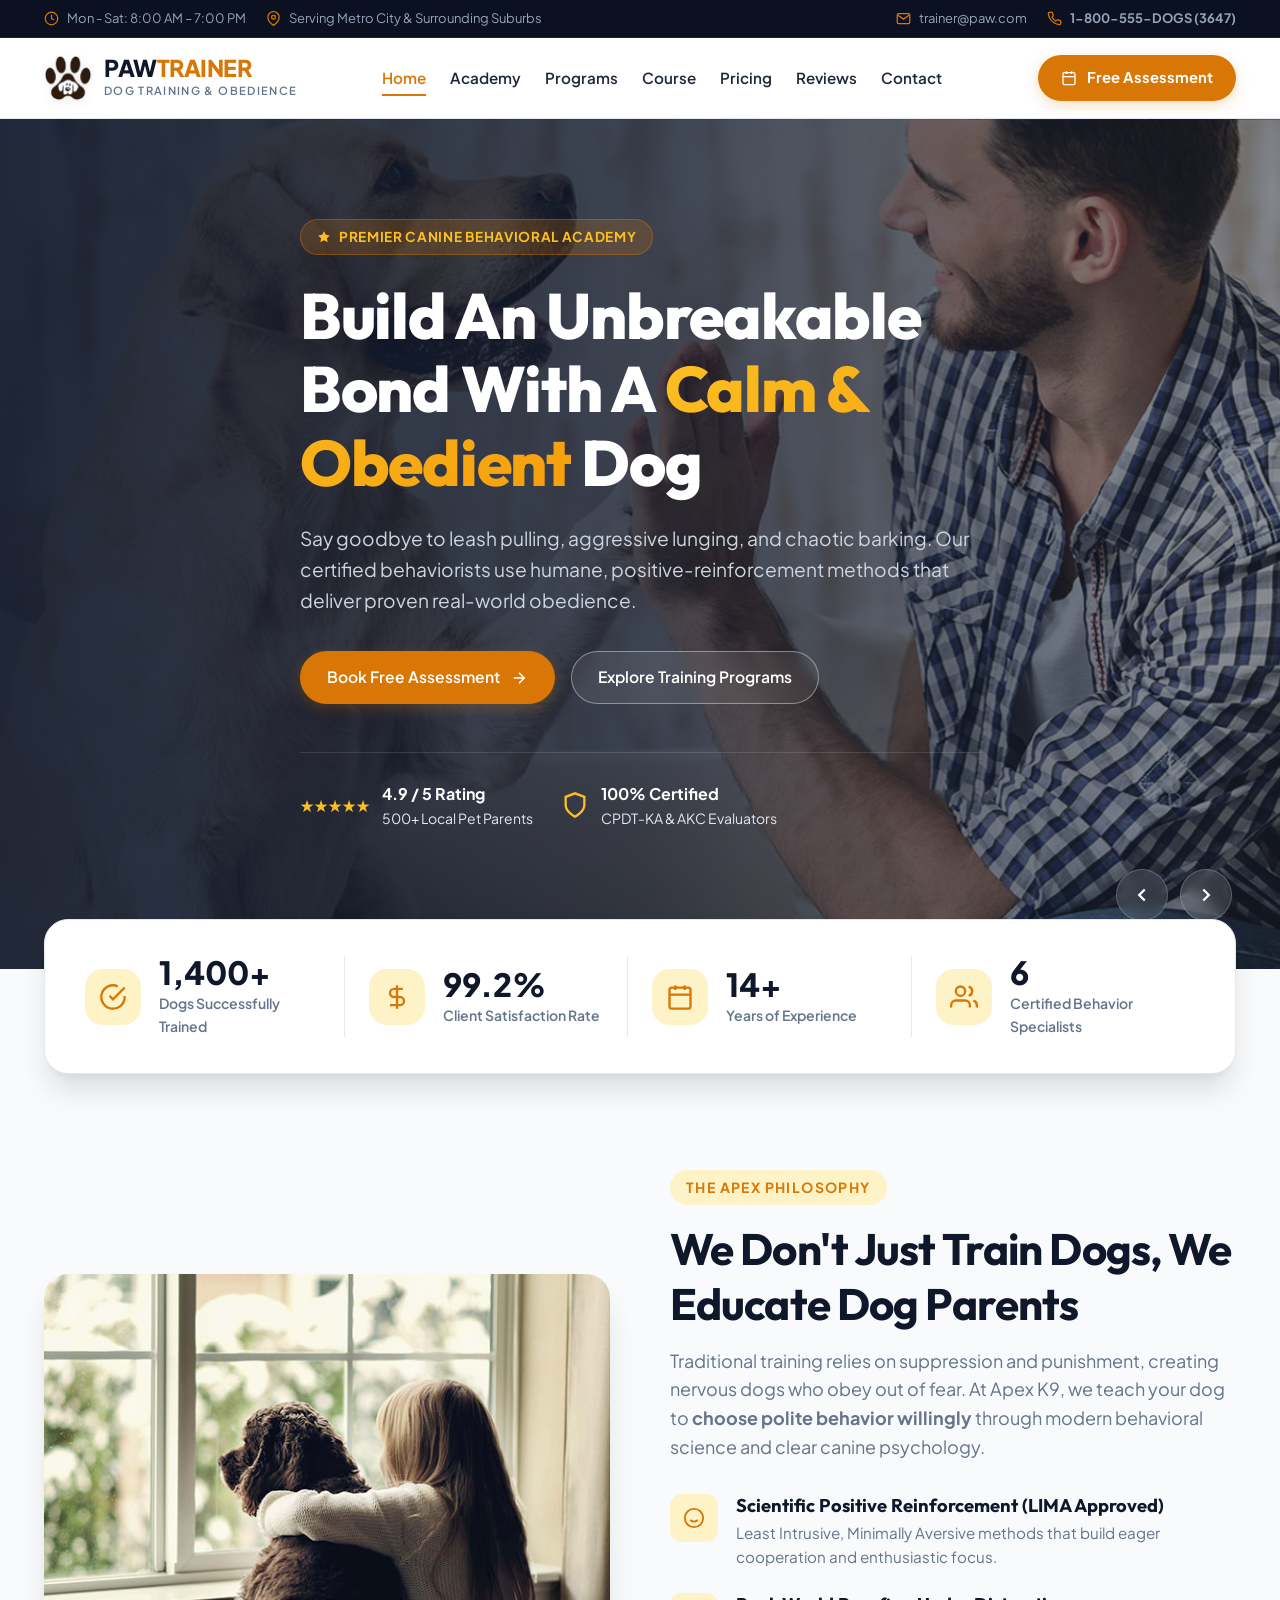
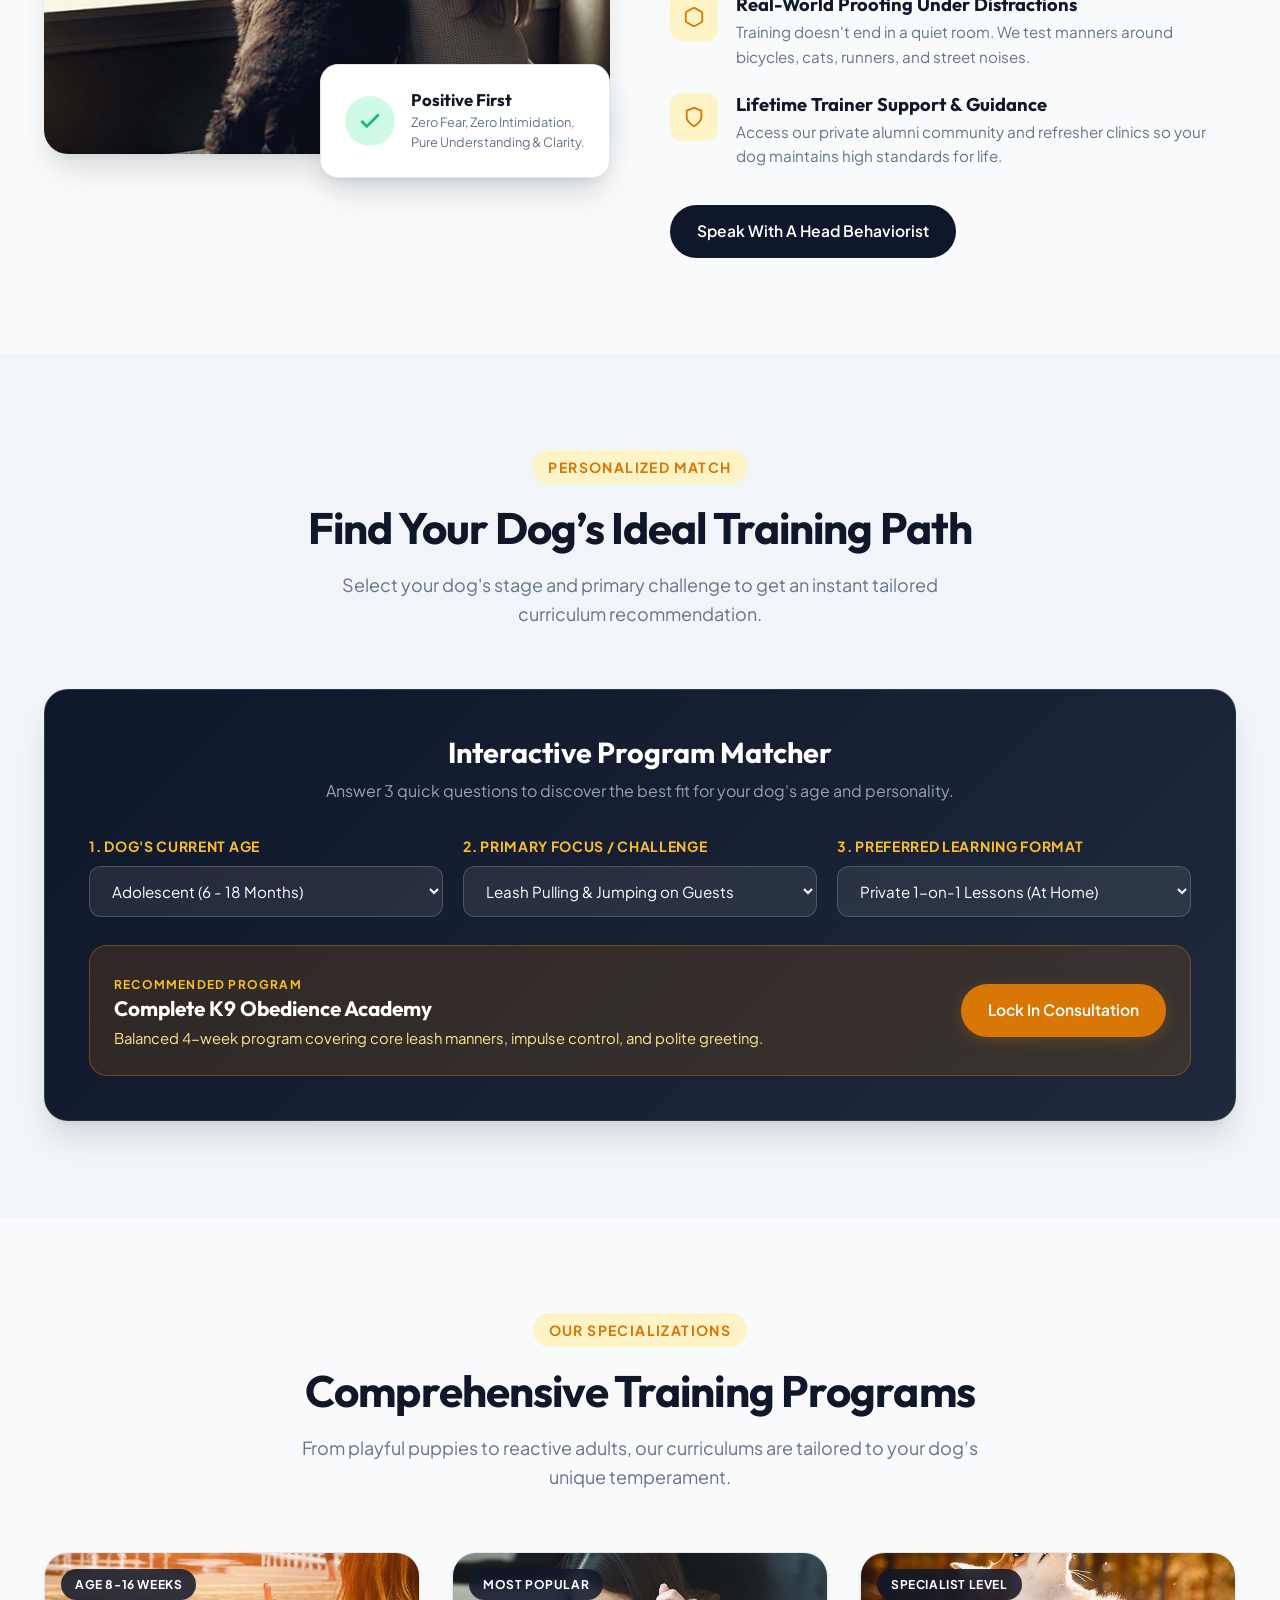
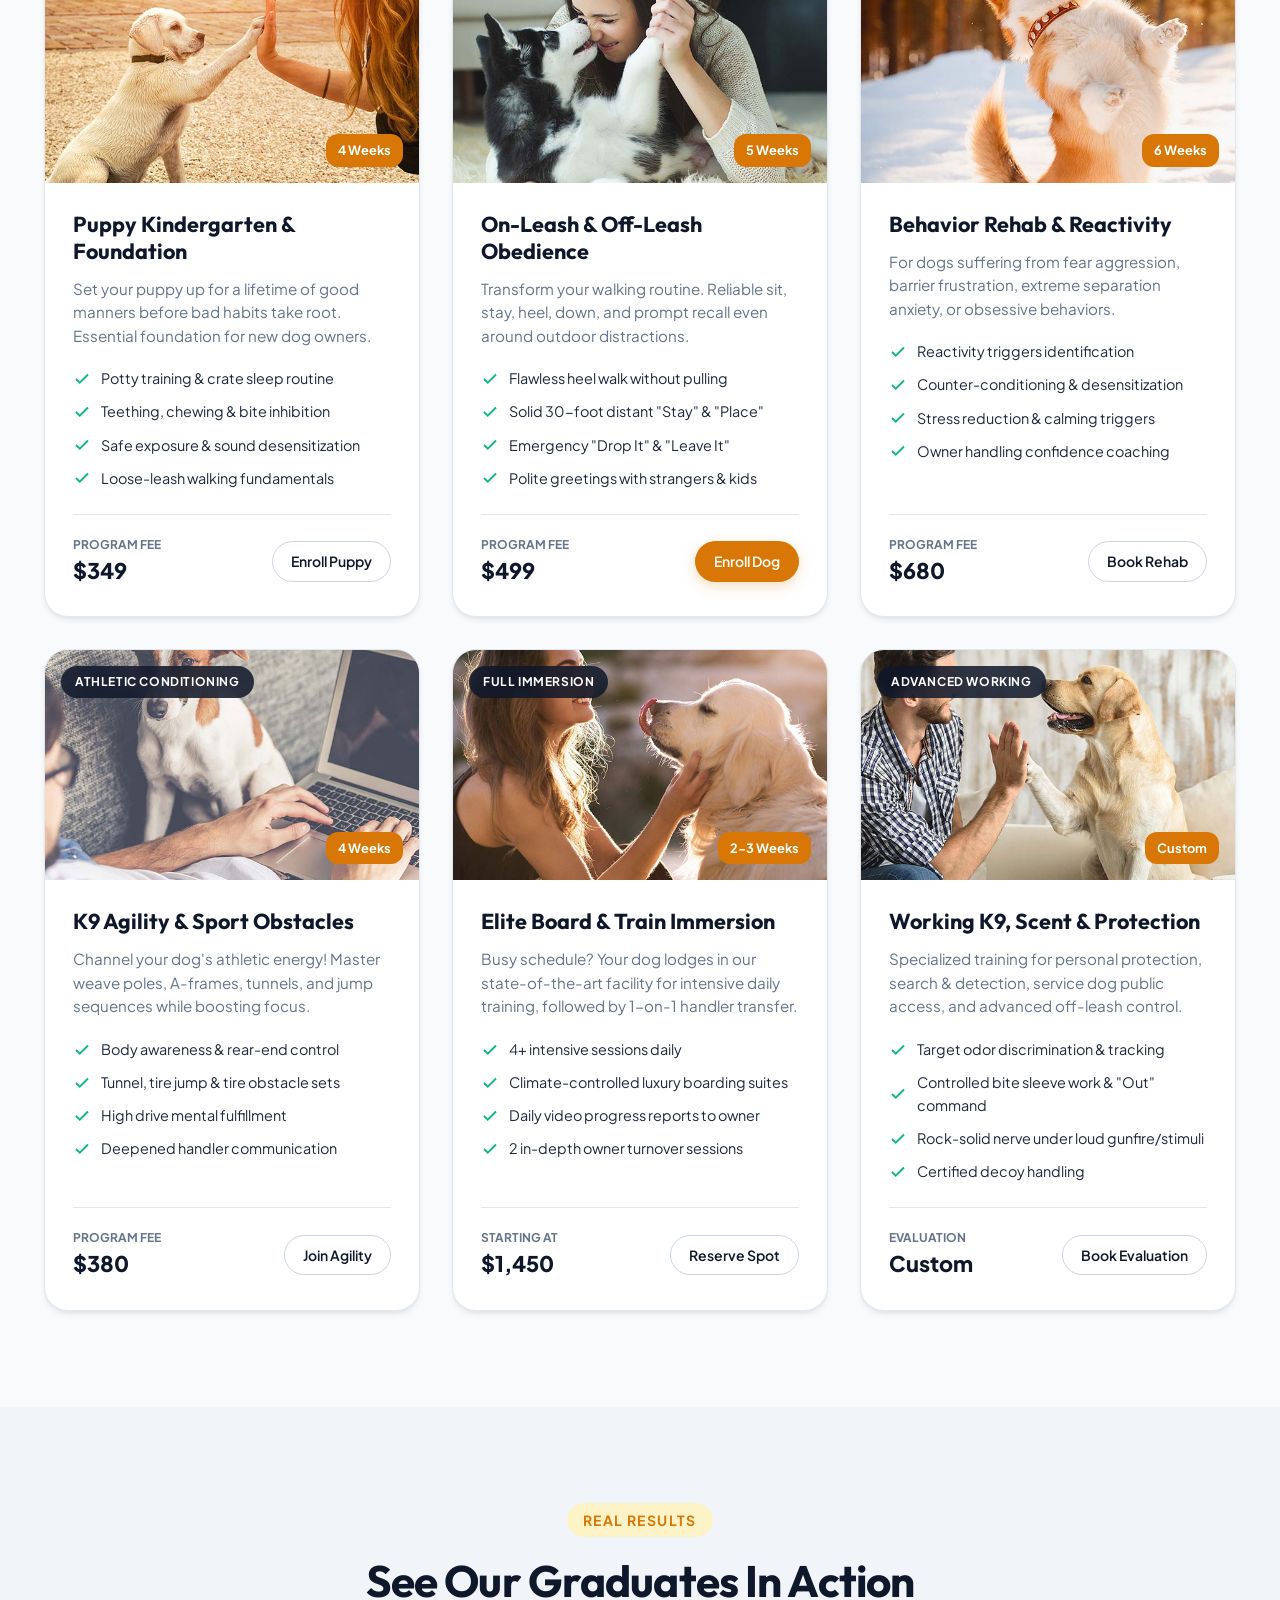
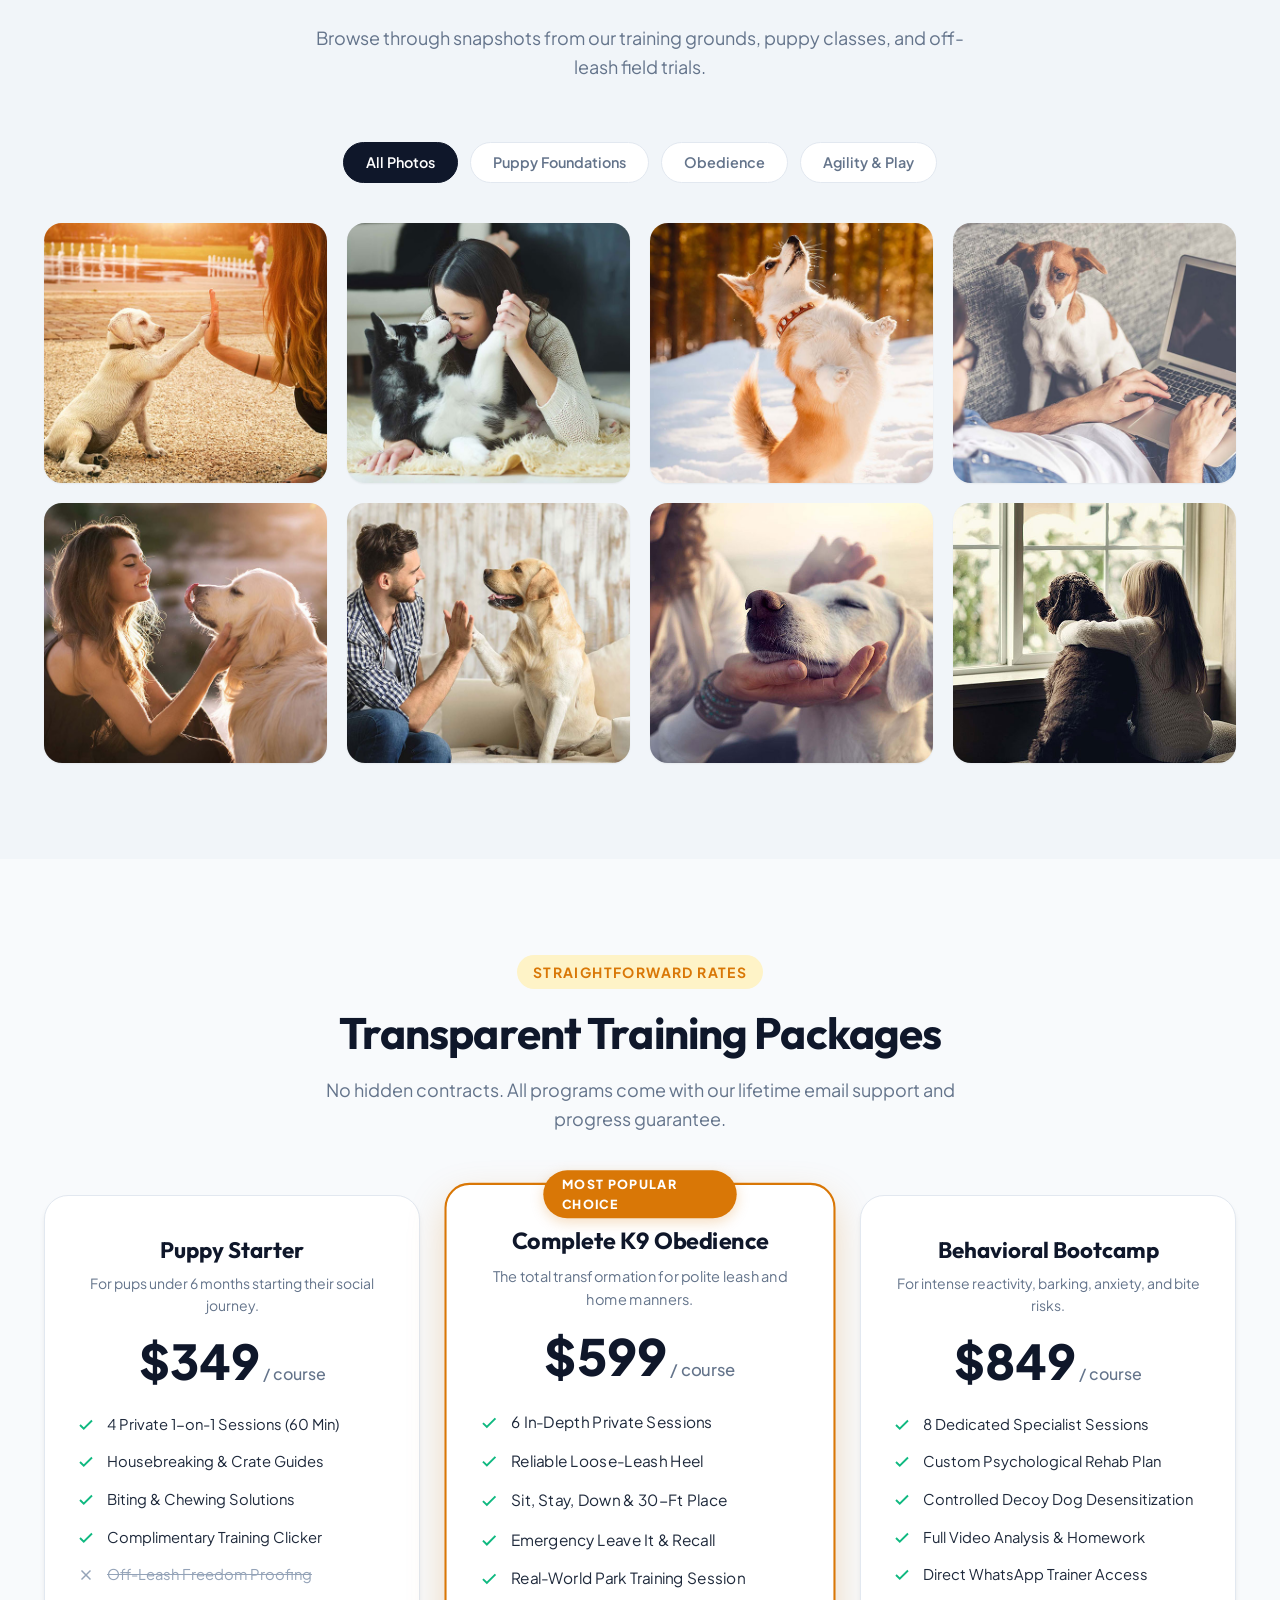
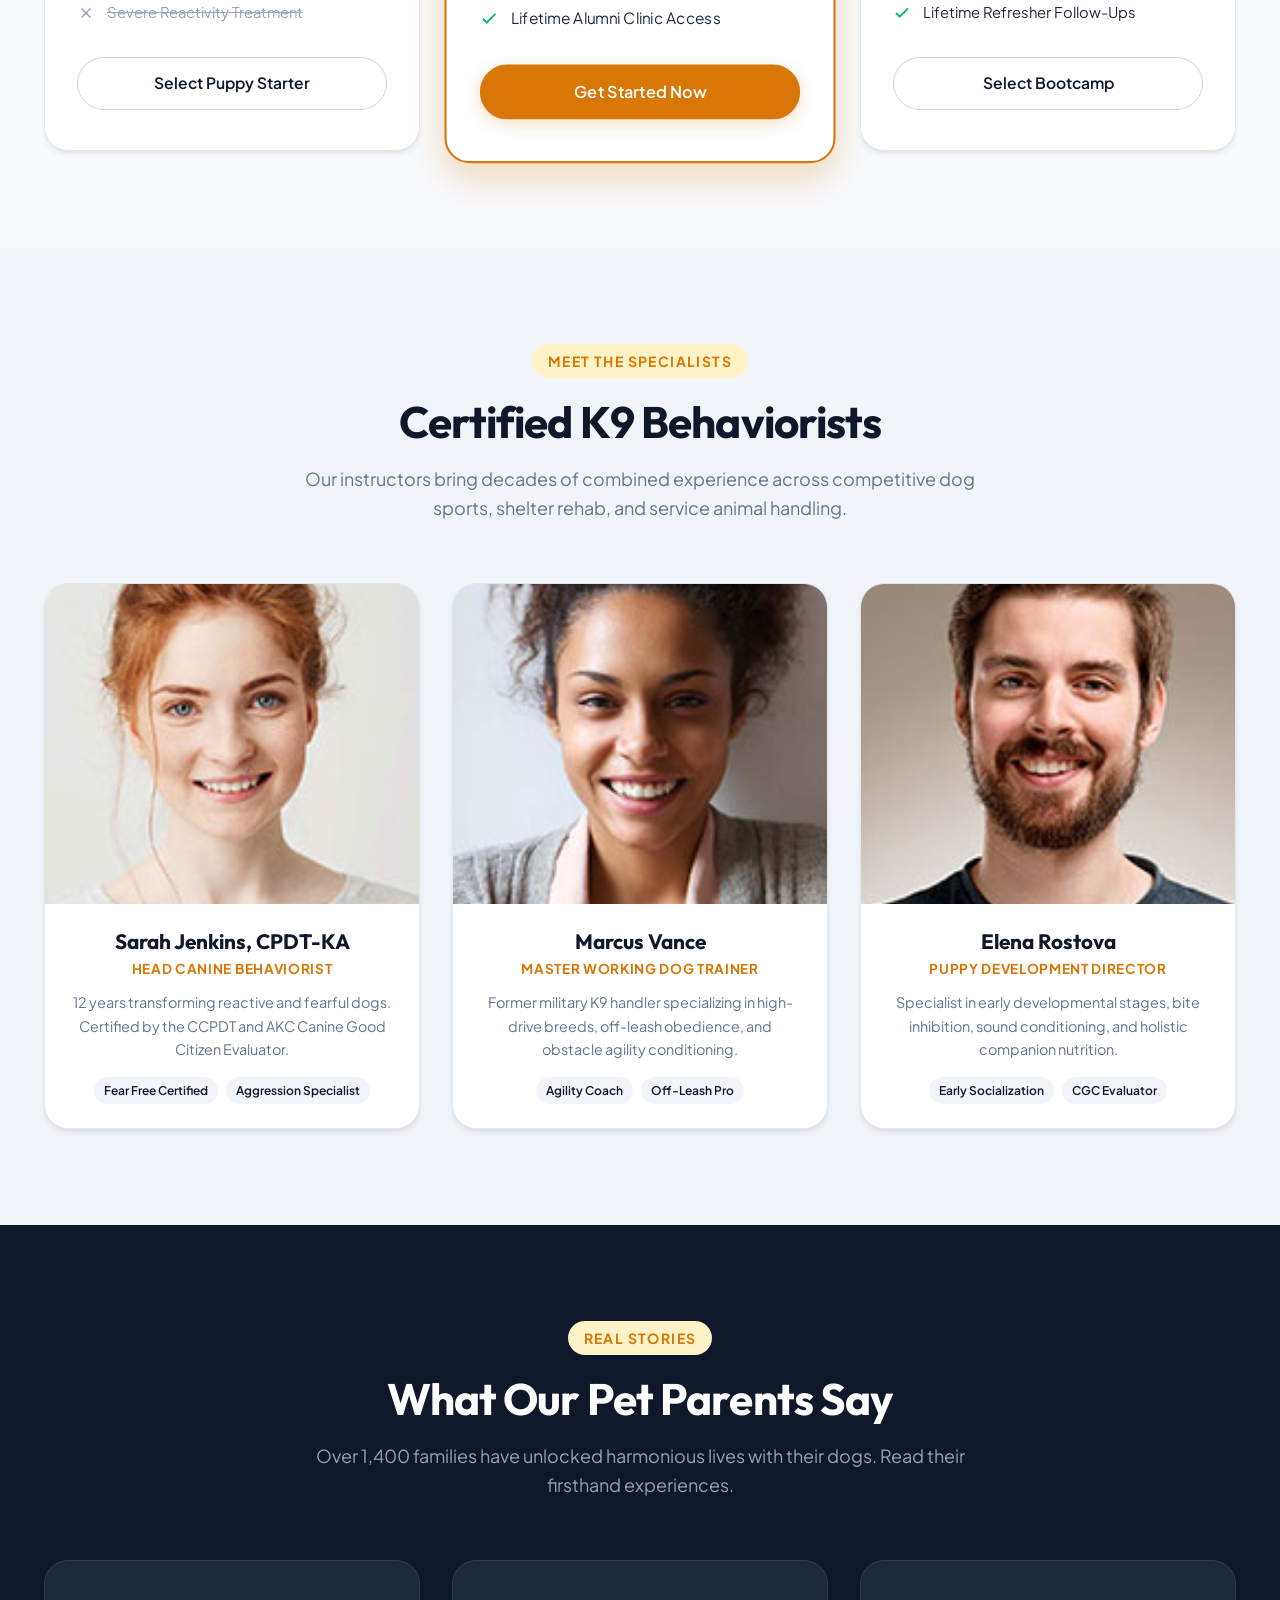
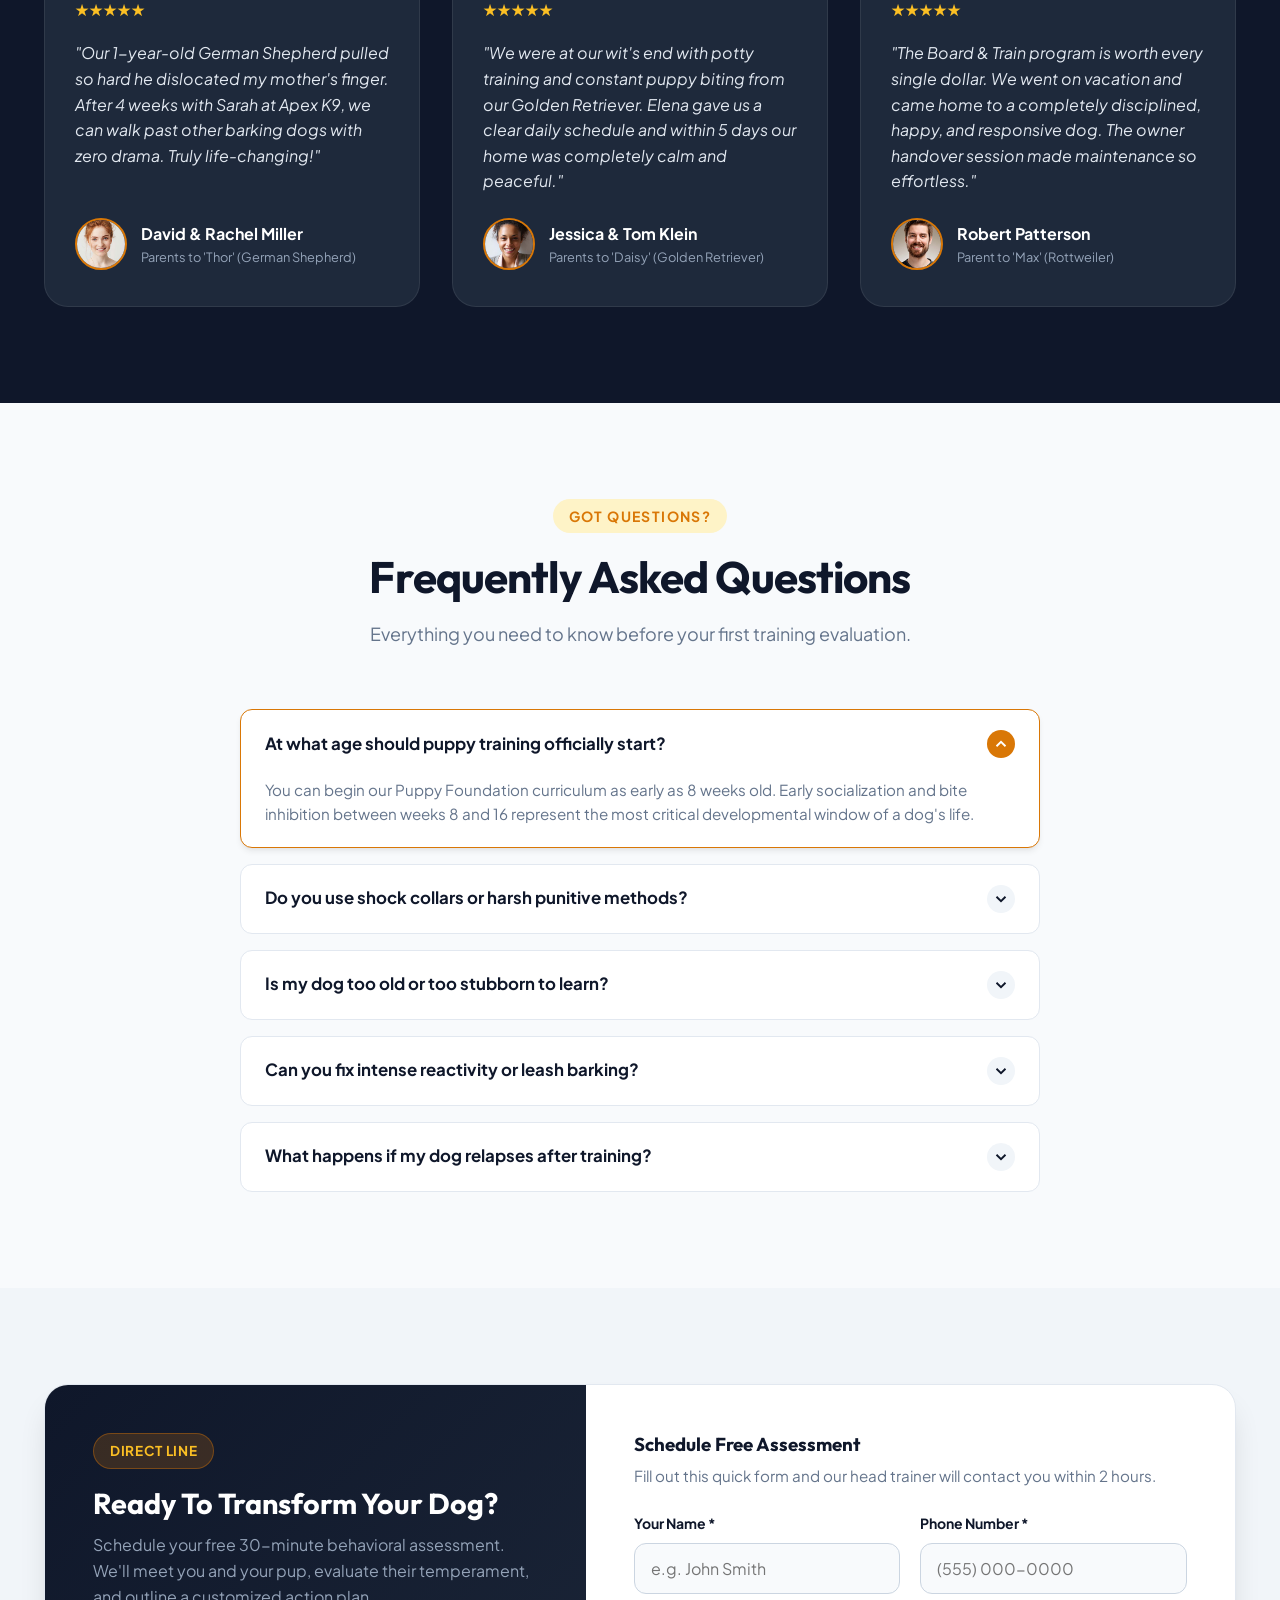
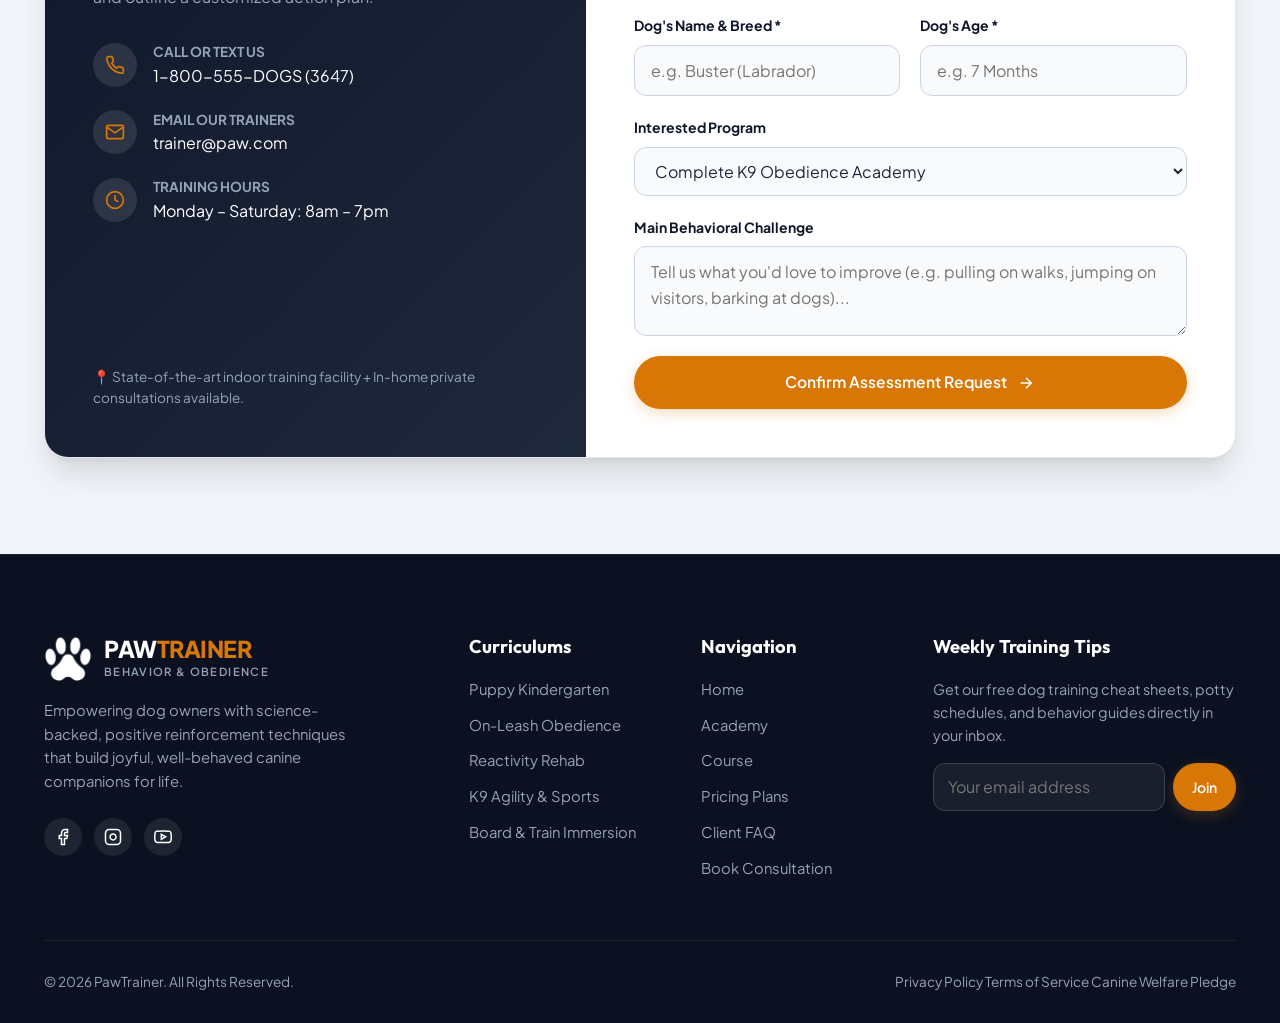
==== commit c08725e3: "feat: add comprehensive stylesheet, application script, and UI updates to index.html" ====
--- a/index.html
+++ b/index.html
@@ -81,6 +81,18 @@
         <a href="#pricing" class="nav-link">Pricing</a>
         <a href="#testimonials" class="nav-link">Reviews</a>
         <a href="#contact" class="nav-link">Contact</a>
+        <div class="nav-menu-cta">
+          <button type="button" class="btn btn-primary" data-open-modal data-program="General Assessment"
+            id="nav-drawer-book-btn">
+            <svg width="16" height="16" viewBox="0 0 24 24" fill="none" stroke="currentColor" stroke-width="2">
+              <rect x="3" y="4" width="18" height="18" rx="2" ry="2" />
+              <line x1="16" y1="2" x2="16" y2="6" />
+              <line x1="8" y1="2" x2="8" y2="6" />
+              <line x1="3" y1="10" x2="21" y2="10" />
+            </svg>
+            Book Free Assessment
+          </button>
+        </div>
       </nav>
 
       <div class="nav-actions">
@@ -96,15 +108,20 @@
         </button>
         <button type="button" class="mobile-toggle" aria-label="Toggle navigation menu" aria-expanded="false"
           id="mobile-toggle">
-          <svg width="28" height="28" viewBox="0 0 24 24" fill="none" stroke="currentColor" stroke-width="2">
+          <svg class="hamburger-icon" width="26" height="26" viewBox="0 0 24 24" fill="none" stroke="currentColor" stroke-width="2" stroke-linecap="round">
             <line x1="3" y1="12" x2="21" y2="12" />
             <line x1="3" y1="6" x2="21" y2="6" />
             <line x1="3" y1="18" x2="21" y2="18" />
           </svg>
+          <svg class="close-icon" width="26" height="26" viewBox="0 0 24 24" fill="none" stroke="currentColor" stroke-width="2" stroke-linecap="round">
+            <line x1="18" y1="6" x2="6" y2="18" />
+            <line x1="6" y1="6" x2="18" y2="18" />
+          </svg>
         </button>
       </div>
     </div>
   </header>
+  <div class="nav-backdrop" id="nav-backdrop" aria-hidden="true"></div>
 
   <main>
     <!-- =========================================================================
@@ -1425,7 +1442,7 @@
         <div>
           © 2026 PawTrainer. All Rights Reserved.
         </div>
-        <div style="display: flex; gap: 20px;">
+        <div class="footer-bottom-links">
           <a href="#" style="color: var(--text-light);">Privacy Policy</a>
           <a href="#" style="color: var(--text-light);">Terms of Service</a>
           <a href="#" style="color: var(--text-light);">Canine Welfare Pledge</a>
--- a/assets/css/style.css
+++ b/assets/css/style.css
@@ -59,6 +59,9 @@
 html {
   scroll-behavior: smooth;
   font-size: 16px;
+  overflow-x: hidden;
+  max-width: 100vw;
+  width: 100%;
 }
 
 body {
@@ -68,6 +71,10 @@
   line-height: 1.6;
   -webkit-font-smoothing: antialiased;
   overflow-x: hidden;
+  max-width: 100vw;
+  width: 100%;
+  position: relative;
+  -webkit-tap-highlight-color: transparent;
 }
 
 h1, h2, h3, h4, h5, h6 {
@@ -75,6 +82,8 @@
   color: var(--secondary);
   font-weight: 700;
   line-height: 1.25;
+  overflow-wrap: break-word;
+  word-break: break-word;
 }
 
 a {
@@ -87,7 +96,7 @@
   list-style: none;
 }
 
-img {
+img, svg, video, canvas {
   max-width: 100%;
   height: auto;
   display: block;
@@ -96,6 +105,7 @@
 button, input, select, textarea {
   font: inherit;
   outline: none;
+  max-width: 100%;
 }
 
 /* Layout Utilities */
@@ -384,33 +394,47 @@
   box-shadow: 0 4px 14px var(--primary-glow);
   white-space: nowrap;
 }
-.nav-link::after {
-  content: '';
-  position: absolute;
-  bottom: 0;
-  left: 0;
-  width: 0;
-  height: 2px;
-  background-color: var(--primary);
-  transition: width 0.25s ease;
-}
-.nav-link:hover::after, .nav-link.active::after {
-  width: 100%;
-}
-
-.nav-actions {
-  display: flex;
-  align-items: center;
-  gap: 16px;
+
+.nav-menu-cta {
+  display: none;
+}
+
+.nav-backdrop {
+  display: none;
 }
 
 .mobile-toggle {
   display: none;
-  background: none;
-  border: none;
+  background: transparent;
+  border: 1px solid var(--border-subtle);
+  border-radius: var(--radius-sm);
   cursor: pointer;
   padding: 8px;
   color: var(--secondary);
+  transition: var(--transition);
+  align-items: center;
+  justify-content: center;
+  width: 44px;
+  height: 44px;
+  flex-shrink: 0;
+}
+
+.mobile-toggle .close-icon {
+  display: none;
+}
+
+.mobile-toggle.active {
+  background: var(--primary-light);
+  color: var(--primary);
+  border-color: var(--primary);
+}
+
+.mobile-toggle.active .hamburger-icon {
+  display: none;
+}
+
+.mobile-toggle.active .close-icon {
+  display: block;
 }
 
 /* ==========================================================================
@@ -874,8 +898,8 @@
 }
 .method-card-floating {
   position: absolute;
-  bottom: -30px;
-  right: -20px;
+  bottom: -24px;
+  right: 0;
   background-color: #ffffff;
   padding: 24px;
   border-radius: var(--radius-lg);
@@ -1495,10 +1519,12 @@
   display: flex;
   align-items: center;
   justify-content: center;
-  padding: 20px;
+  padding: 16px;
   opacity: 0;
   visibility: hidden;
   transition: var(--transition);
+  overflow-y: auto;
+  -webkit-overflow-scrolling: touch;
 }
 .modal-backdrop.active {
   opacity: 1;
@@ -1514,6 +1540,9 @@
   box-shadow: var(--shadow-xl);
   transform: translateY(20px) scale(0.96);
   transition: var(--transition);
+  max-height: calc(100dvh - 32px);
+  overflow-y: auto;
+  -webkit-overflow-scrolling: touch;
 }
 .modal-backdrop.active .modal-window {
   transform: translateY(0) scale(1);
@@ -1596,104 +1625,686 @@
 /* ==========================================================================
    Responsive Breakpoints
    ========================================================================== */
+
+/* --- 1. Laptops & Small Desktops (<= 1200px) --- */
+@media (max-width: 1200px) {
+  .hero-content {
+    max-width: 620px;
+  }
+  .method-grid {
+    gap: 40px;
+  }
+}
+
+/* --- 2. Tablets & Small Laptops (<= 1024px) --- */
 @media (max-width: 1024px) {
-  .programs-grid, .pricing-grid, .team-grid, .testimonials-grid {
+  .section {
+    padding: 76px 0;
+  }
+  .section-header {
+    margin-bottom: 44px;
+  }
+  .programs-grid,
+  .pricing-grid,
+  .team-grid,
+  .testimonials-grid {
     grid-template-columns: repeat(2, 1fr);
+    gap: 24px;
   }
   .pricing-card.featured {
     transform: none;
+    order: -1;
   }
   .pricing-card.featured:hover {
-    transform: translateY(-8px);
+    transform: translateY(-6px);
   }
   .stats-container {
     grid-template-columns: repeat(2, 1fr);
+    gap: 24px;
+    padding: 28px 32px;
   }
   .stat-box:nth-child(2) {
     border-right: none;
   }
   .gallery-grid {
     grid-template-columns: repeat(3, 1fr);
-  }
-  .footer-grid {
-    grid-template-columns: 1fr 1fr;
+    gap: 16px;
   }
   .booking-box {
     grid-template-columns: 1fr;
   }
-}
-
+  .booking-info-side {
+    padding: 36px 32px;
+  }
+  .booking-form-side {
+    padding: 36px 32px;
+  }
+  .footer-grid {
+    grid-template-columns: repeat(2, 1fr);
+    gap: 36px;
+  }
+}
+
+/* --- 3. Medium Tablets & Below (<= 991px) --- */
+@media (max-width: 991px) {
+  .top-bar {
+    display: none; /* Hide cluttered top bar on tablet & mobile */
+  }
+  .method-grid {
+    grid-template-columns: 1fr;
+    gap: 36px;
+  }
+  .method-main-img {
+    height: 340px;
+  }
+  .method-card-floating {
+    position: static;
+    margin-top: 20px;
+    max-width: 100%;
+    transform: none;
+  }
+}
+
+/* --- 4. Mobile & Portrait Tablets (<= 768px) --- */
 @media (max-width: 768px) {
+  .container {
+    padding-left: 16px;
+    padding-right: 16px;
+  }
+
   .section {
-    padding: 64px 0;
-  }
-  .top-bar {
-    display: none;
-  }
+    padding: 56px 0;
+  }
+
+  .section-header {
+    margin-bottom: 36px;
+  }
+
+  .section-title {
+    font-size: clamp(1.6rem, 5vw, 2.2rem);
+  }
+
+  .section-desc {
+    font-size: 0.95rem;
+  }
+
+  /* Header & Navigation */
+  .nav-container {
+    height: 68px;
+  }
+
+  .brand-logo-img {
+    width: 40px;
+    height: 40px;
+  }
+
+  .brand-title {
+    font-size: 1.25rem;
+  }
+
+  .brand-tagline {
+    font-size: 0.65rem;
+  }
+
+  #nav-book-btn {
+    display: none; /* Crucial: Prevents header horizontal overflow on mobile screens */
+  }
+
+  .mobile-toggle {
+    display: flex;
+  }
+
+  .nav-backdrop {
+    display: block;
+    position: fixed;
+    inset: 0;
+    top: 68px;
+    background: rgba(15, 23, 42, 0.5);
+    backdrop-filter: blur(4px);
+    opacity: 0;
+    visibility: hidden;
+    transition: opacity 0.3s ease, visibility 0.3s ease;
+    z-index: 998;
+  }
+
+  .nav-backdrop.active {
+    opacity: 1;
+    visibility: visible;
+  }
+
   .nav-menu {
     position: fixed;
-    top: 80px;
+    top: 68px;
     left: 0;
     right: 0;
     background: #ffffff;
     flex-direction: column;
-    padding: 30px;
-    gap: 20px;
-    box-shadow: var(--shadow-xl);
-    transform: translateY(-120%);
+    padding: 24px 20px 30px;
+    gap: 16px;
+    box-shadow: 0 20px 25px -5px rgba(0, 0, 0, 0.15);
+    transform: translateY(-110%);
     opacity: 0;
-    transition: var(--transition);
+    visibility: hidden;
+    transition: transform 0.35s cubic-bezier(0.16, 1, 0.3, 1), opacity 0.3s ease, visibility 0.3s ease;
     border-bottom: 1px solid var(--border-subtle);
-  }
+    max-height: calc(100dvh - 68px);
+    overflow-y: auto;
+    -webkit-overflow-scrolling: touch;
+    z-index: 999;
+  }
+
   .nav-menu.open {
     transform: translateY(0);
     opacity: 1;
-  }
-  .mobile-toggle {
+    visibility: visible;
+  }
+
+  .nav-link {
+    font-size: 1.05rem;
+    padding: 10px 0;
+    width: 100%;
+    border-bottom: 1px solid var(--border-subtle);
+  }
+
+  .nav-link::after {
+    display: none;
+  }
+
+  .nav-menu-cta {
     display: block;
-  }
+    width: 100%;
+    padding-top: 10px;
+  }
+
+  .nav-menu-cta .btn {
+    width: 100%;
+    justify-content: center;
+  }
+
+  /* Hero Section */
+  .hero-section {
+    min-height: auto;
+  }
+
   .hero-content {
-    padding: 60px 0 100px;
-  }
+    padding: 44px 0 76px;
+    max-width: 100%;
+  }
+
+  .hero-pill {
+    font-size: 0.75rem;
+    padding: 5px 14px;
+    margin-bottom: 16px;
+  }
+
+  .hero-title {
+    font-size: clamp(1.85rem, 6.5vw, 2.6rem);
+    line-height: 1.2;
+    margin-bottom: 16px;
+  }
+
+  .hero-subtitle {
+    font-size: 0.95rem;
+    line-height: 1.55;
+    margin-bottom: 24px;
+  }
+
+  .hero-cta-group {
+    flex-direction: column;
+    align-items: stretch;
+    gap: 12px;
+    margin-bottom: 28px;
+    width: 100%;
+  }
+
+  .hero-cta-group .btn {
+    width: 100%;
+    justify-content: center;
+  }
+
+  .hero-trust-bar {
+    flex-direction: column;
+    align-items: flex-start;
+    gap: 14px;
+    padding-top: 20px;
+  }
+
   .slider-arrows {
-    right: 20px;
-    bottom: 20px;
-  }
+    display: none; /* Hide floating arrow buttons on mobile to avoid UI overlap */
+  }
+
+  .slider-indicators {
+    bottom: 14px;
+  }
+
+  /* Stats Ribbon */
+  .stats-ribbon {
+    margin-top: -24px;
+  }
+
   .stats-container {
     grid-template-columns: 1fr;
-    padding: 24px;
-  }
+    gap: 16px;
+    padding: 20px 16px;
+  }
+
   .stat-box {
     border-right: none !important;
-  }
+    padding-right: 0 !important;
+  }
+
+  .stat-box:not(:last-child) {
+    border-bottom: 1px solid var(--border-subtle);
+    padding-bottom: 16px;
+  }
+
+  .stat-icon {
+    width: 48px;
+    height: 48px;
+  }
+
+  .stat-number {
+    font-size: 1.6rem;
+  }
+
+  .stat-label {
+    font-size: 0.825rem;
+  }
+
+  /* Quiz Widget */
+  .quiz-widget {
+    padding: 24px 18px;
+    margin-top: 24px;
+    border-radius: var(--radius-lg);
+  }
+
+  .quiz-header {
+    margin-bottom: 20px;
+  }
+
+  .quiz-header h3 {
+    font-size: 1.4rem;
+  }
+
+  .quiz-header p {
+    font-size: 0.875rem;
+  }
+
   .quiz-steps {
     grid-template-columns: 1fr;
-  }
+    gap: 14px;
+    margin-bottom: 20px;
+  }
+
+  .quiz-select {
+    padding: 12px 14px;
+    font-size: 16px; /* iOS zoom prevention */
+    width: 100%;
+  }
+
   .quiz-result-card {
     flex-direction: column;
+    align-items: stretch;
     text-align: center;
-  }
-  .programs-grid, .pricing-grid, .team-grid, .testimonials-grid {
+    padding: 20px 16px;
+    gap: 16px;
+  }
+
+  .quiz-result-card .btn {
+    width: 100%;
+    justify-content: center;
+  }
+
+  /* Programs, Pricing, Team, Testimonials */
+  .programs-grid,
+  .pricing-grid,
+  .team-grid,
+  .testimonials-grid {
     grid-template-columns: 1fr;
-  }
-  .method-grid {
-    grid-template-columns: 1fr;
-  }
+    gap: 20px;
+  }
+
+  .program-img-box {
+    height: 200px;
+  }
+
+  .program-body {
+    padding: 20px 16px;
+  }
+
+  .program-title {
+    font-size: 1.25rem;
+  }
+
+  .pricing-card {
+    padding: 28px 18px;
+    border-radius: var(--radius-lg);
+  }
+
+  .pricing-amount {
+    font-size: 2.3rem;
+  }
+
+  .team-img-wrap {
+    height: 260px;
+  }
+
+  .testimonial-card {
+    padding: 24px 18px;
+    border-radius: var(--radius-lg);
+  }
+
+  /* Gallery */
+  .gallery-filters {
+    gap: 8px;
+    margin-bottom: 24px;
+  }
+
+  .filter-btn {
+    padding: 8px 16px;
+    font-size: 0.825rem;
+  }
+
   .gallery-grid {
     grid-template-columns: repeat(2, 1fr);
-  }
+    gap: 12px;
+  }
+
+  .gallery-item {
+    height: 190px;
+    border-radius: var(--radius-md);
+  }
+
+  .gallery-overlay {
+    opacity: 0.95;
+    background: linear-gradient(to top, rgba(15, 23, 42, 0.9) 0%, rgba(15, 23, 42, 0.25) 60%, transparent 100%);
+    padding: 12px;
+  }
+
+  .gallery-overlay h4 {
+    font-size: 0.9rem;
+  }
+
+  .gallery-overlay span {
+    font-size: 0.75rem;
+  }
+
+  /* FAQ */
+  .faq-question {
+    padding: 16px 18px;
+    font-size: 0.95rem;
+    gap: 12px;
+  }
+
+  .faq-icon {
+    width: 26px;
+    height: 26px;
+    flex-shrink: 0;
+  }
+
+  .faq-answer {
+    padding: 0 18px;
+    font-size: 0.875rem;
+  }
+
+  .faq-item.active .faq-answer {
+    padding-bottom: 16px;
+  }
+
+  /* Booking Form Section */
+  .booking-info-side {
+    padding: 28px 18px;
+  }
+
+  .booking-info-side h3 {
+    font-size: 1.45rem;
+  }
+
+  .booking-info-side p {
+    font-size: 0.875rem;
+    margin-bottom: 20px;
+  }
+
+  .contact-details {
+    gap: 14px;
+  }
+
+  .contact-detail-row {
+    gap: 12px;
+  }
+
+  .contact-detail-icon {
+    width: 38px;
+    height: 38px;
+  }
+
+  .contact-detail-row span {
+    font-size: 0.9rem;
+    word-break: break-all;
+  }
+
+  .booking-form-side {
+    padding: 28px 18px;
+  }
+
+  .booking-form-side h3 {
+    font-size: 1.35rem;
+  }
+
+  .booking-form-side p {
+    font-size: 0.875rem;
+    margin-bottom: 18px;
+  }
+
   .form-grid {
     grid-template-columns: 1fr;
-  }
+    gap: 14px;
+    margin-bottom: 16px;
+  }
+
   .form-group.full {
     grid-column: span 1;
   }
+
+  .form-label {
+    font-size: 0.825rem;
+  }
+
+  .form-control {
+    padding: 12px 14px;
+    font-size: 16px; /* Prevents auto zoom */
+  }
+
+  #submit-assessment-btn {
+    width: 100%;
+    padding: 13px 18px;
+    font-size: 0.95rem;
+    justify-content: center;
+  }
+
+  /* Footer */
+  .site-footer {
+    padding: 48px 0 24px;
+  }
+
   .footer-grid {
     grid-template-columns: 1fr;
-  }
+    gap: 28px;
+    margin-bottom: 32px;
+  }
+
+  .footer-desc {
+    max-width: 100%;
+  }
+
+  .newsletter-form {
+    flex-direction: column;
+    gap: 10px;
+    width: 100%;
+  }
+
+  .newsletter-form input {
+    width: 100%;
+    font-size: 16px;
+  }
+
+  .newsletter-form button {
+    width: 100%;
+    justify-content: center;
+  }
+
   .footer-bottom {
     flex-direction: column;
-    gap: 16px;
+    gap: 14px;
     text-align: center;
-  }
-}
+    font-size: 0.8rem;
+  }
+
+  .footer-bottom-links {
+    display: flex;
+    flex-wrap: wrap;
+    justify-content: center;
+    gap: 12px;
+  }
+
+  /* Modal */
+  .modal-backdrop {
+    padding: 12px;
+  }
+
+  .modal-window {
+    padding: 24px 18px;
+    border-radius: var(--radius-lg);
+    max-height: calc(100dvh - 24px);
+  }
+
+  .modal-window h3 {
+    font-size: 1.3rem;
+  }
+
+  .modal-window p {
+    font-size: 0.85rem;
+    margin-bottom: 16px;
+  }
+
+  .modal-close-btn {
+    top: 14px;
+    right: 14px;
+    width: 32px;
+    height: 32px;
+  }
+
+  /* Scroll to top & Toast */
+  .scroll-top-btn {
+    bottom: 18px;
+    right: 18px;
+    width: 42px;
+    height: 42px;
+  }
+
+  .toast-notice {
+    bottom: 16px;
+    right: 16px;
+    left: 16px;
+    padding: 12px 16px;
+    font-size: 0.85rem;
+    justify-content: center;
+  }
+}
+
+/* --- 5. Small Mobile Screens (<= 480px) --- */
+@media (max-width: 480px) {
+  .section {
+    padding: 44px 0;
+  }
+
+  .section-title {
+    font-size: 1.55rem;
+  }
+
+  .hero-content {
+    padding: 36px 0 64px;
+  }
+
+  .hero-title {
+    font-size: 1.75rem;
+  }
+
+  .gallery-grid {
+    grid-template-columns: 1fr;
+    gap: 14px;
+  }
+
+  .gallery-item {
+    height: 220px;
+  }
+
+  .method-main-img {
+    height: 240px;
+  }
+
+  .method-card-floating {
+    padding: 16px;
+    gap: 12px;
+  }
+
+  .method-float-icon {
+    width: 40px;
+    height: 40px;
+  }
+
+  .method-float-text h4 {
+    font-size: 0.95rem;
+  }
+
+  .method-item {
+    gap: 12px;
+  }
+
+  .method-icon-wrap {
+    width: 40px;
+    height: 40px;
+  }
+
+  .pricing-amount {
+    font-size: 2.1rem;
+  }
+}
+
+/* --- 6. Extra Small Screens (<= 360px) --- */
+@media (max-width: 360px) {
+  .container {
+    padding-left: 12px;
+    padding-right: 12px;
+  }
+
+  .brand-title {
+    font-size: 1.1rem;
+  }
+
+  .brand-tagline {
+    display: none;
+  }
+
+  .nav-container {
+    height: 60px;
+  }
+
+  .nav-menu {
+    top: 60px;
+    max-height: calc(100dvh - 60px);
+  }
+
+  .nav-backdrop {
+    top: 60px;
+  }
+
+  .hero-title {
+    font-size: 1.55rem;
+  }
+
+  .btn {
+    padding: 11px 18px;
+    font-size: 0.875rem;
+  }
+}
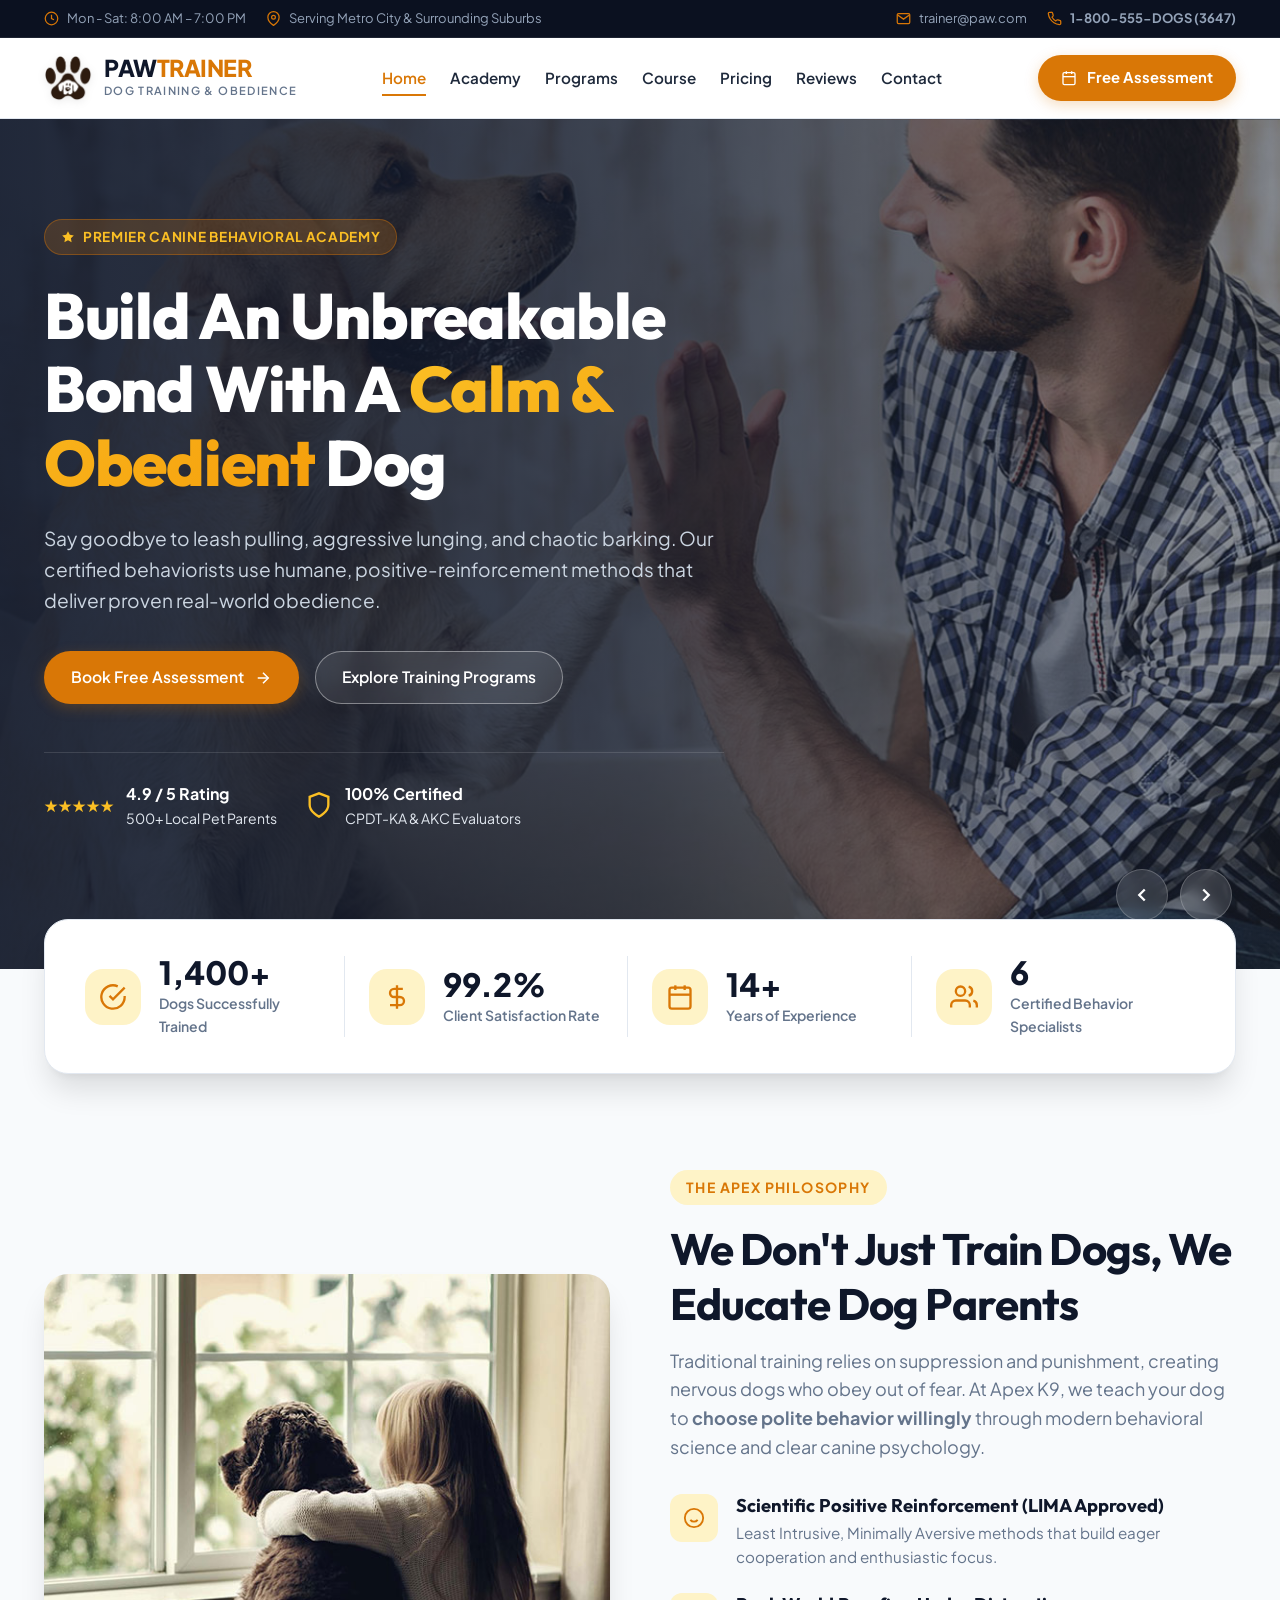
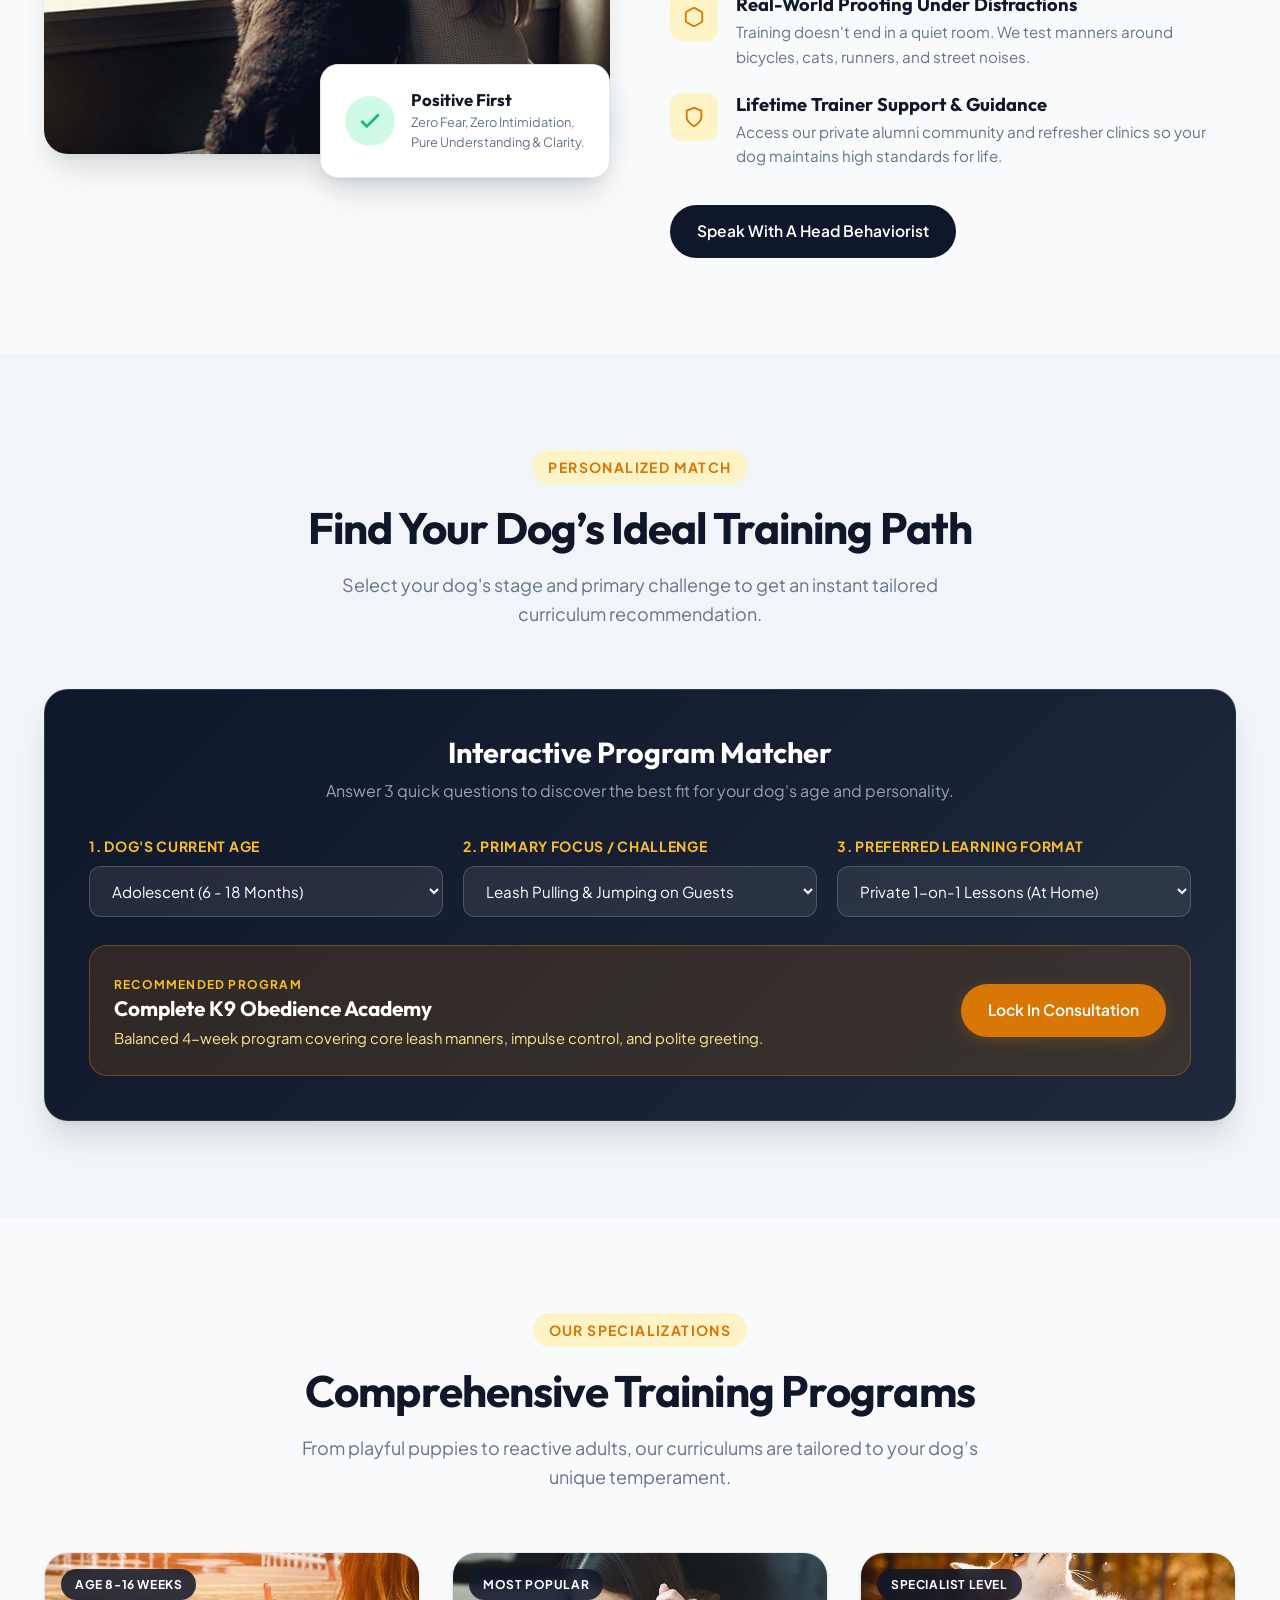
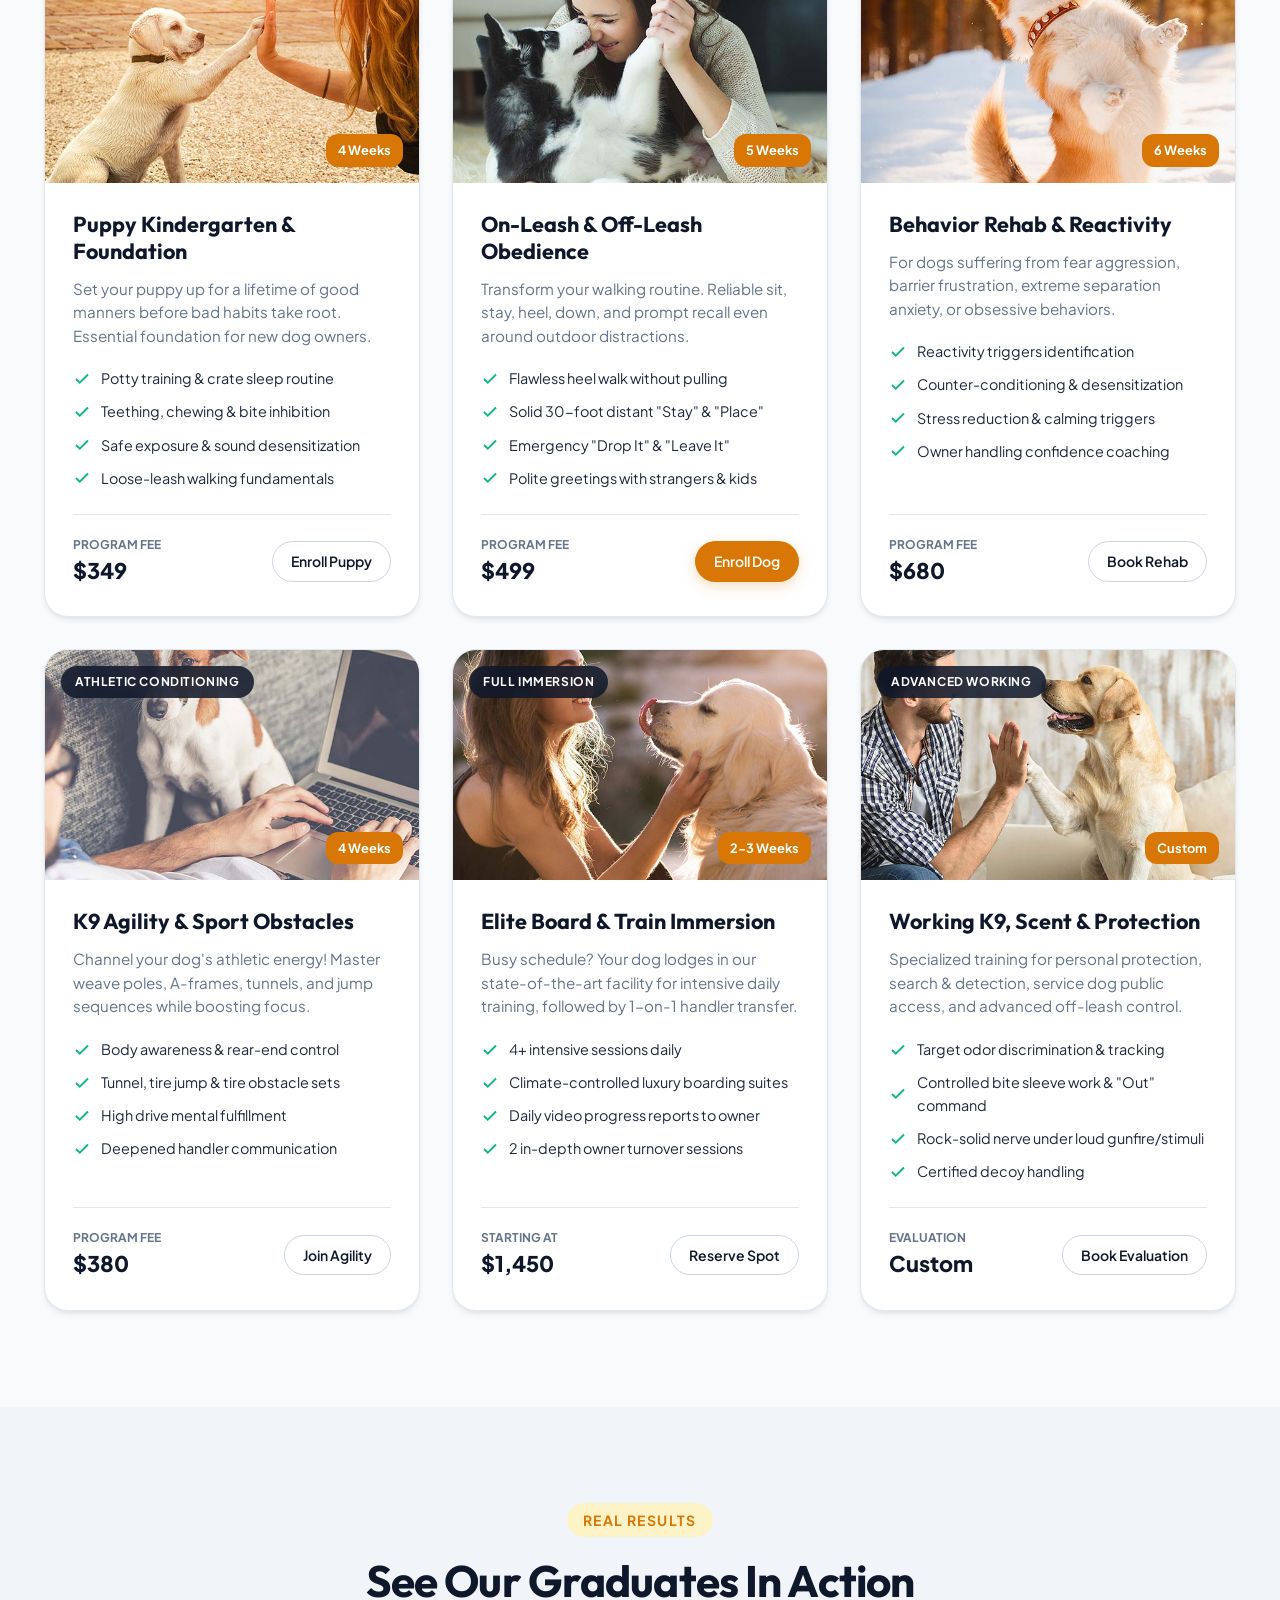
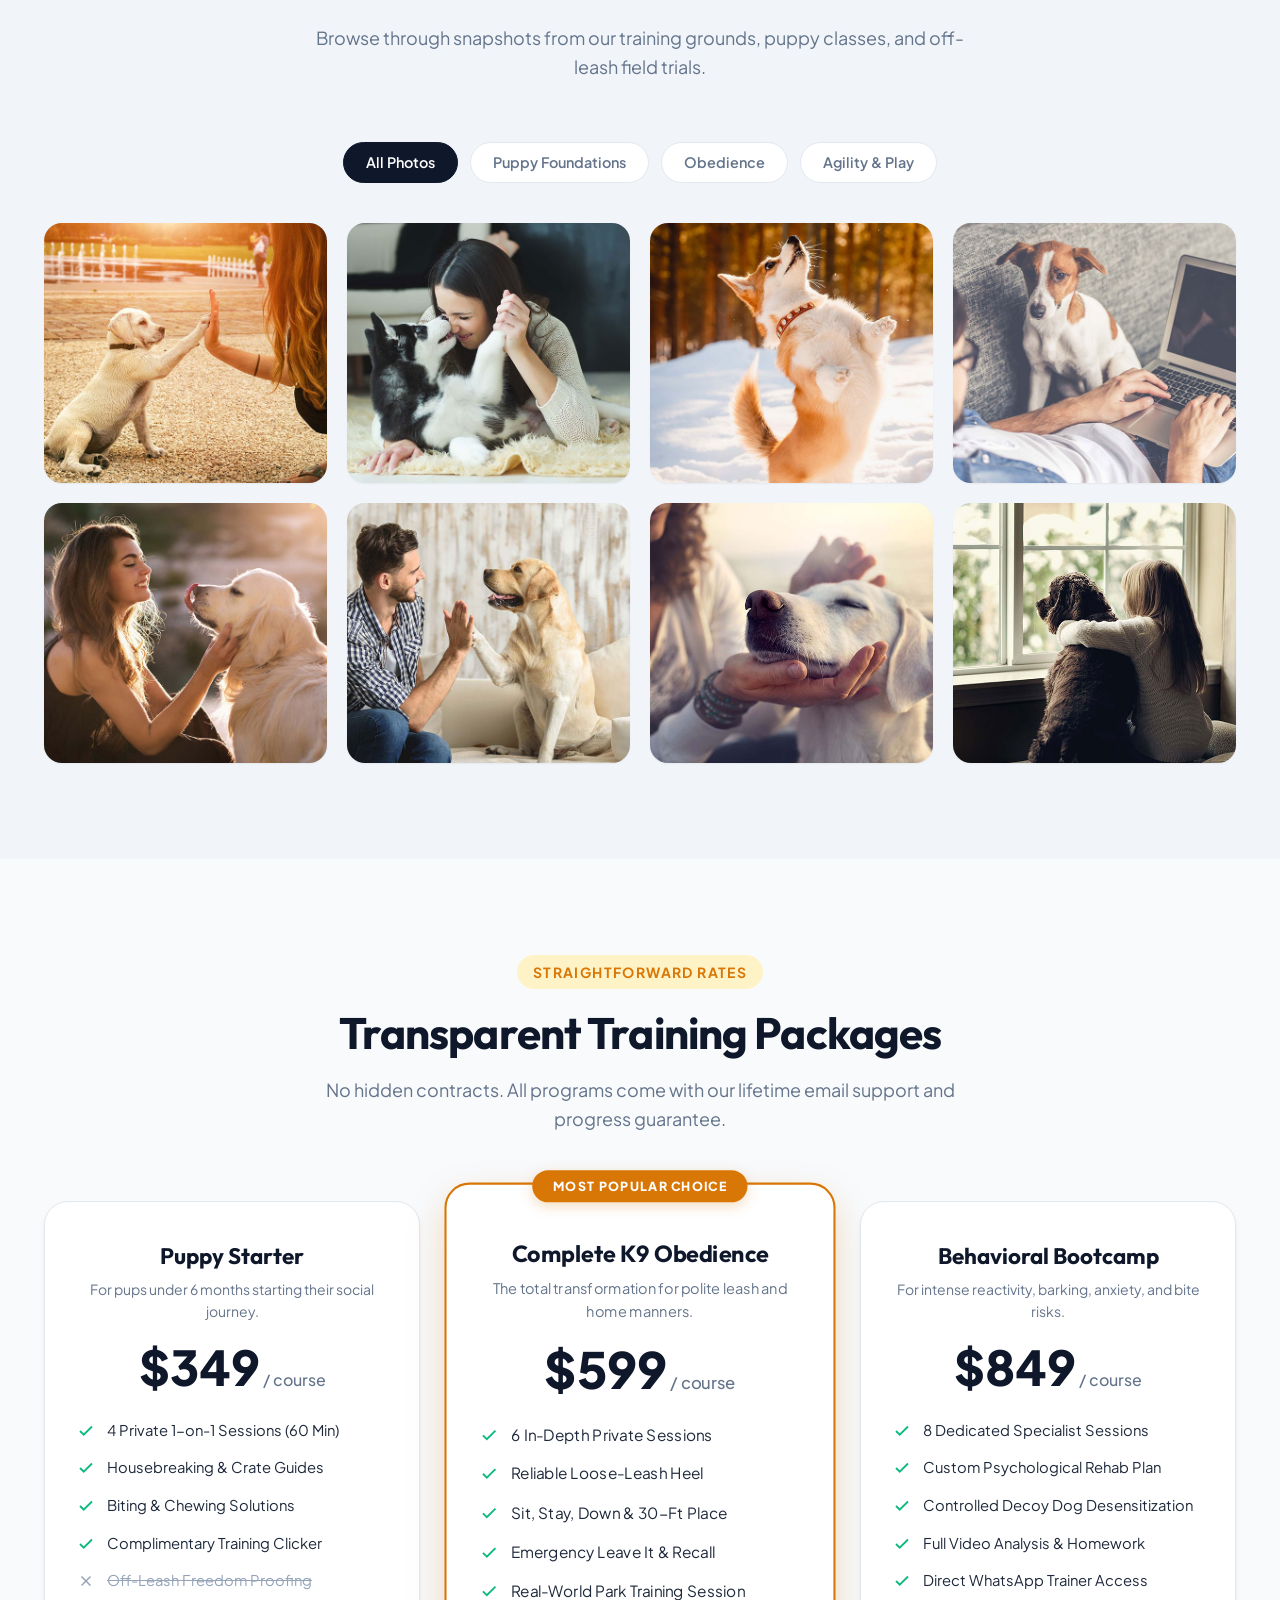
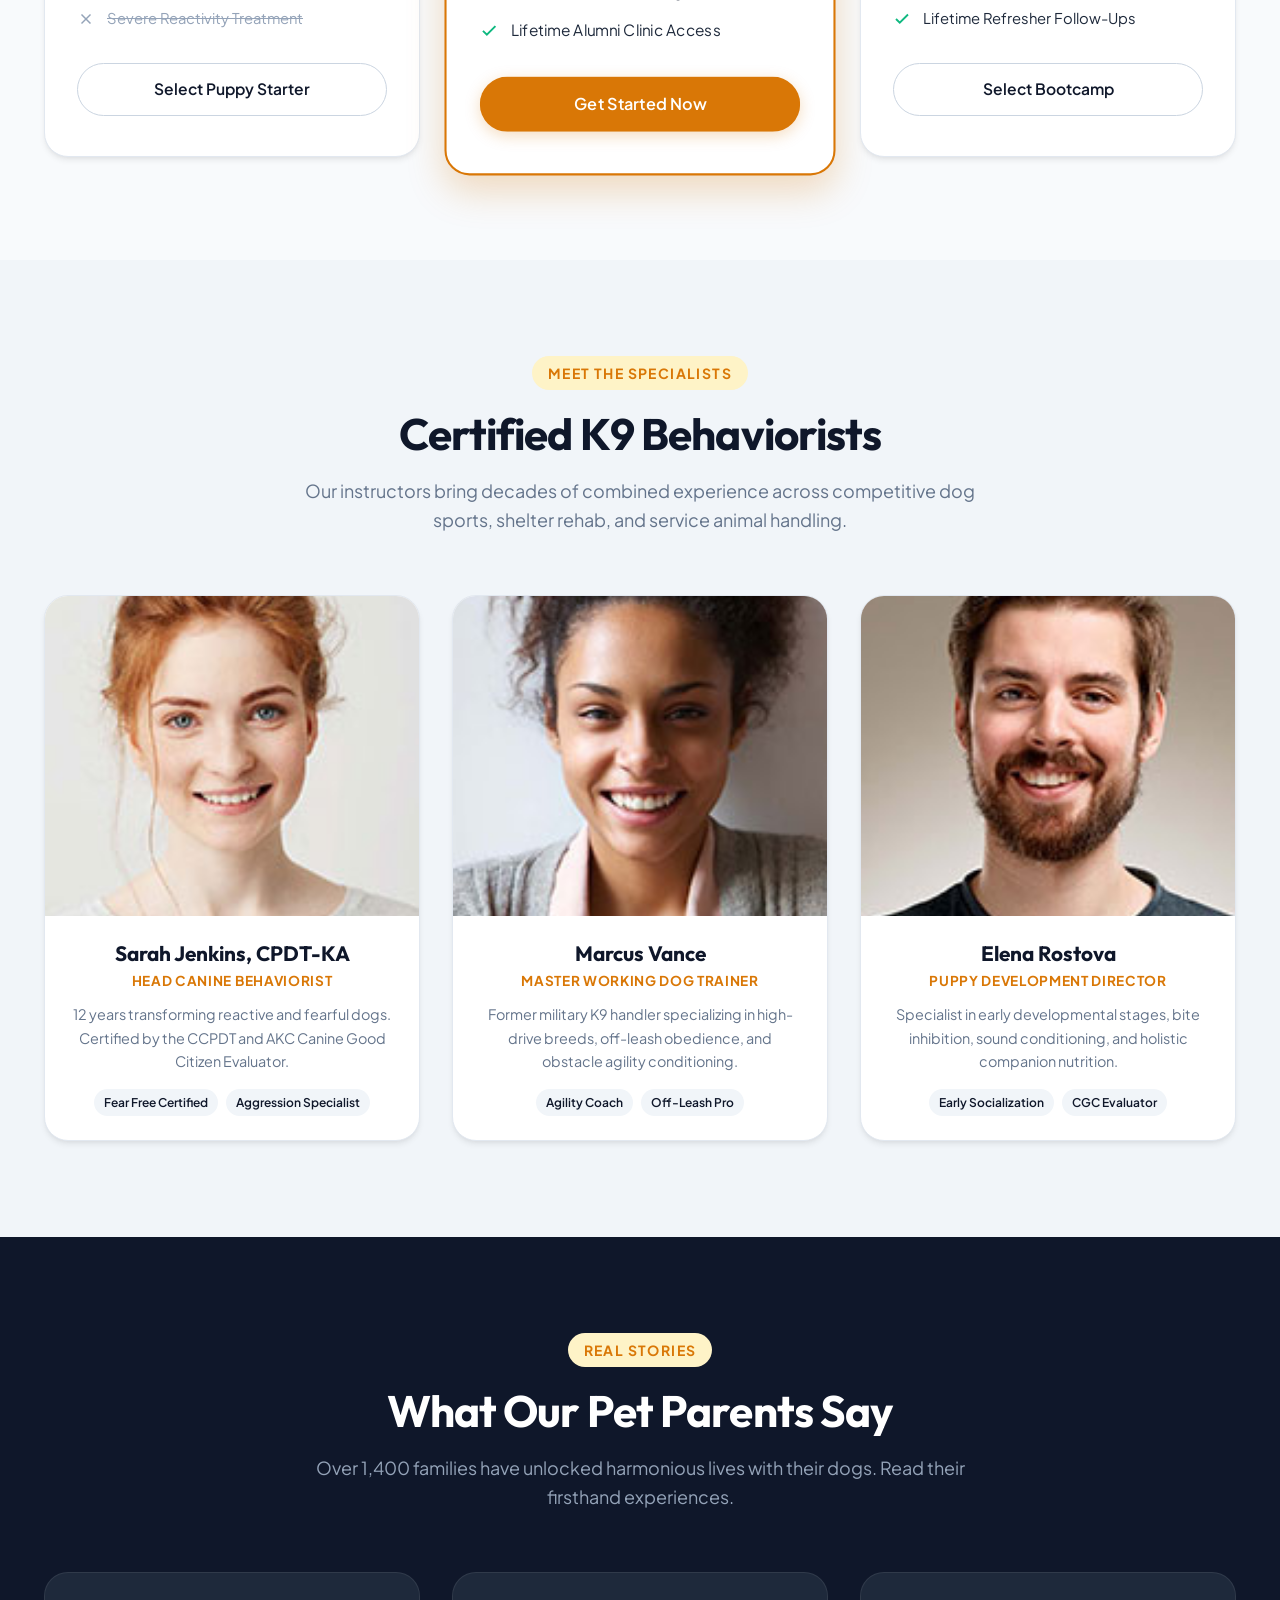
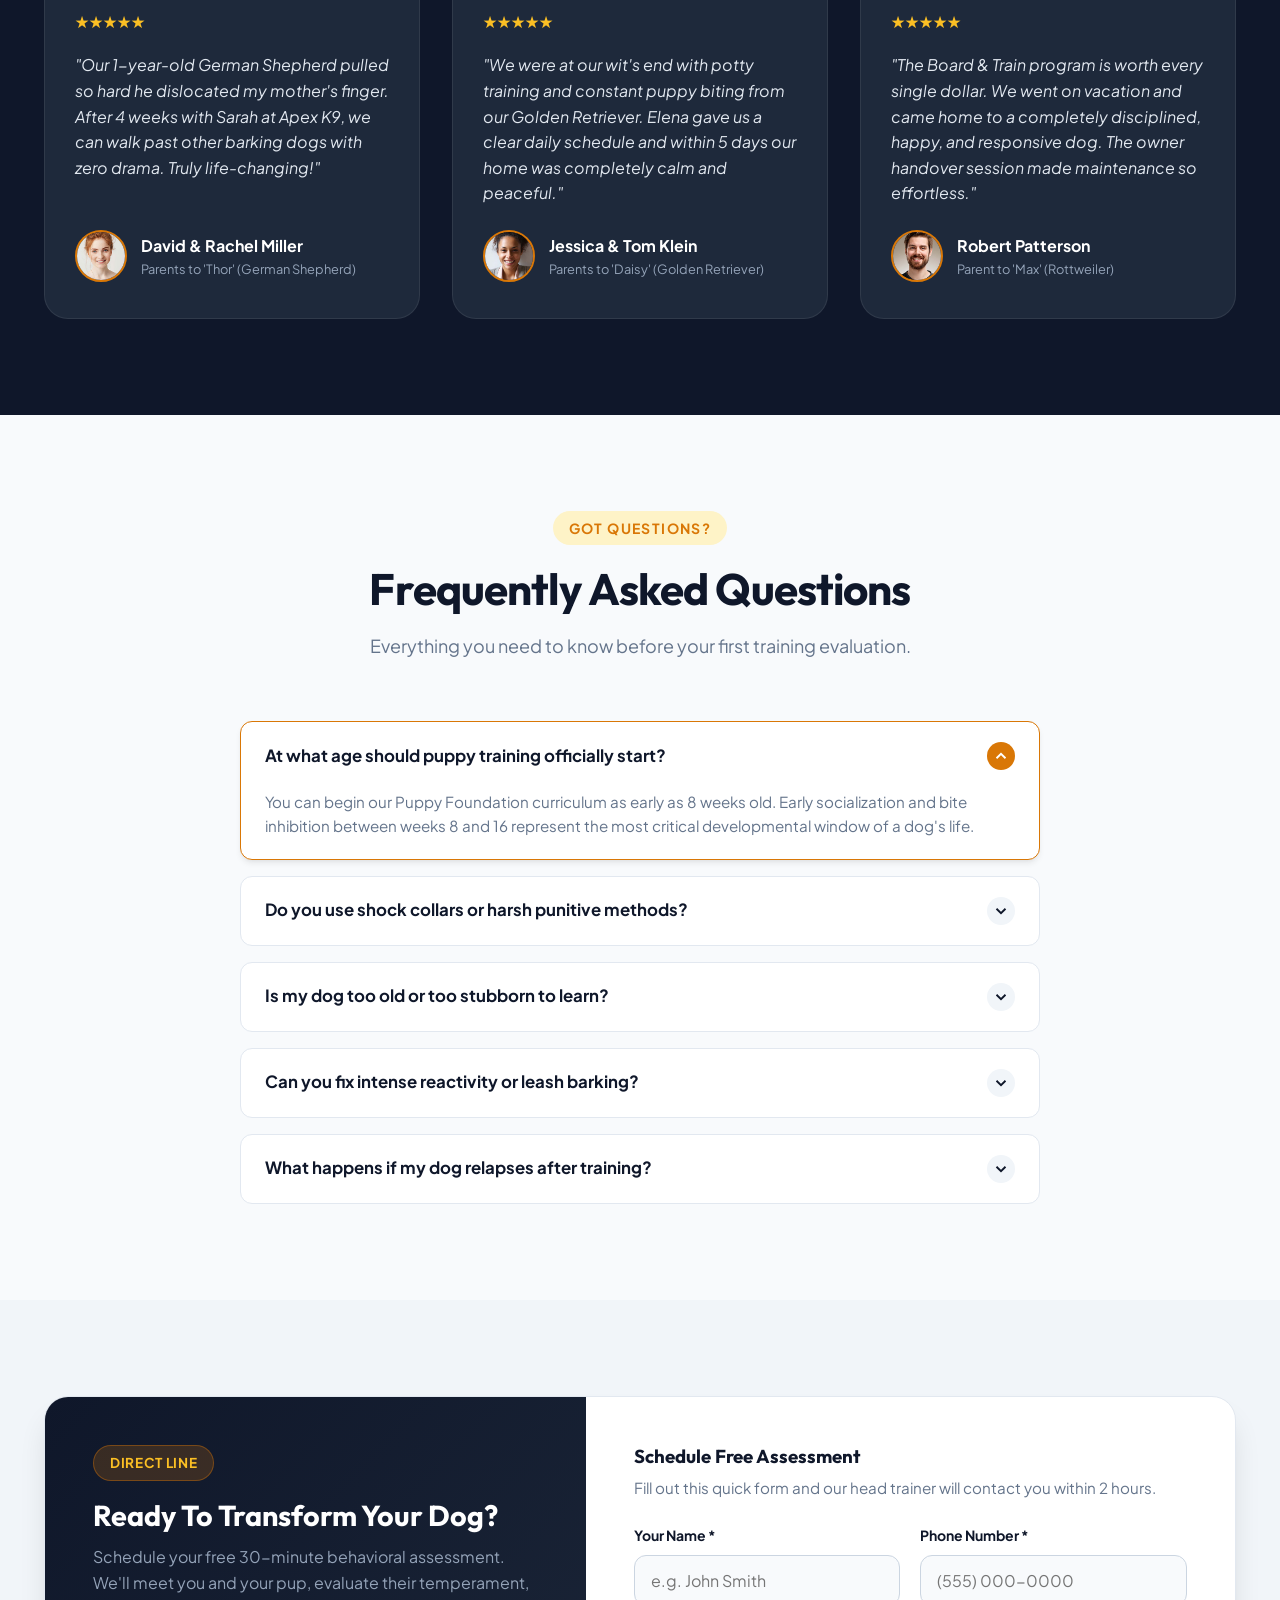
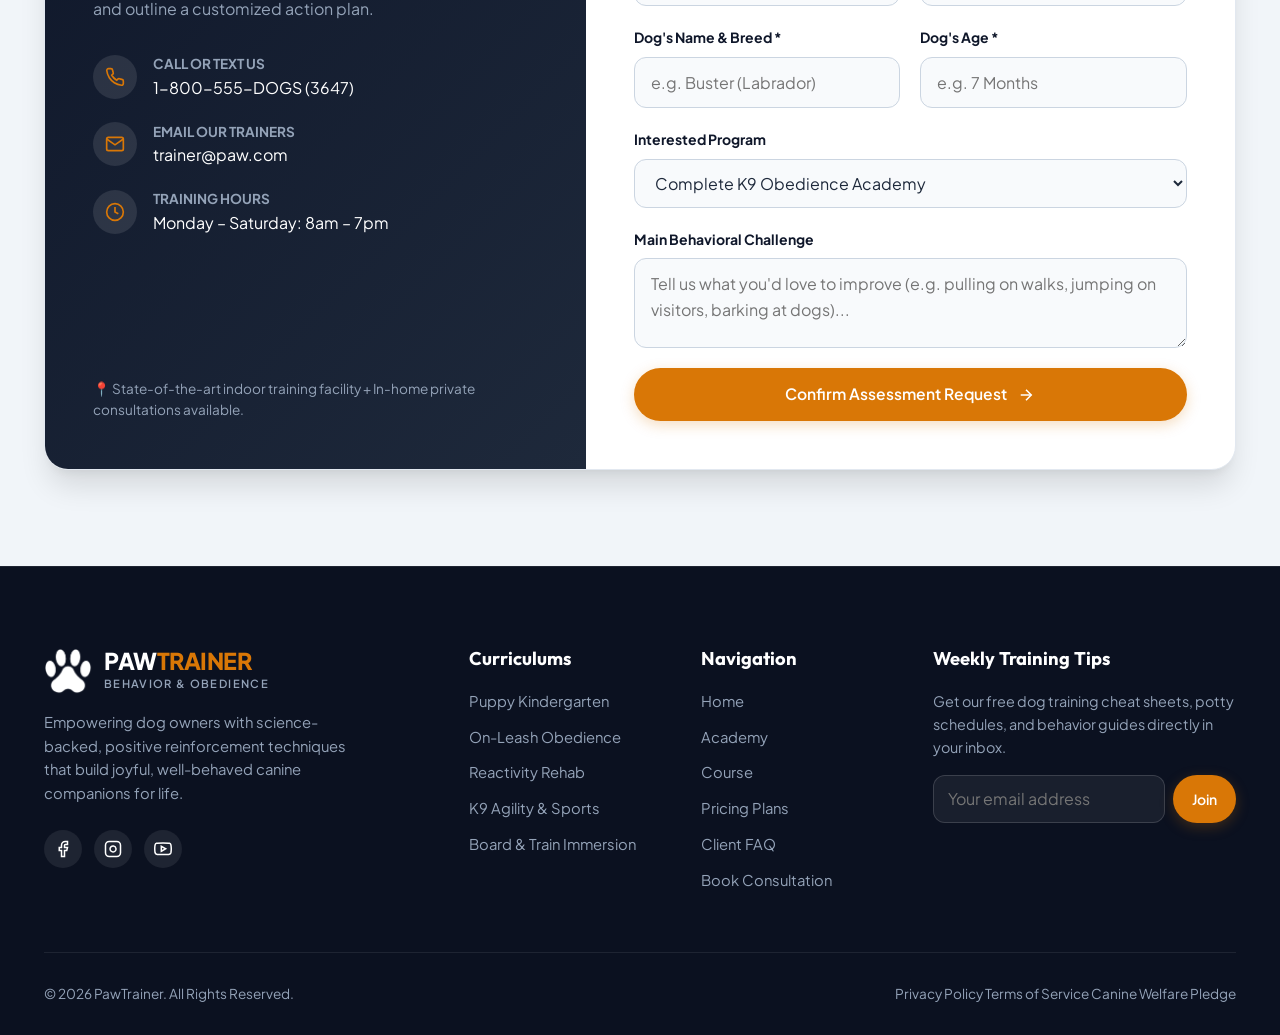
==== commit e77f4b97: "feat: add redesign assets and pages with interactive behavioral training discovery components" ====
--- a/index.html
+++ b/index.html
@@ -146,52 +146,54 @@
         </div>
       </div>
 
-      <div class="container hero-content">
-        <div class="hero-pill">
-          <svg width="14" height="14" viewBox="0 0 24 24" fill="currentColor">
-            <path d="M12 2l3.09 6.26L22 9.27l-5 4.87 1.18 6.88L12 17.77l-6.18 3.25L7 14.14 2 9.27l6.91-1.01L12 2z" />
-          </svg>
-          Premier Canine Behavioral Academy
-        </div>
-        <h1 class="hero-title">
-          Build An Unbreakable Bond With A <span>Calm & Obedient</span> Dog
-        </h1>
-        <p class="hero-subtitle">
-          Say goodbye to leash pulling, aggressive lunging, and chaotic barking. Our certified behaviorists use humane,
-          positive-reinforcement methods that deliver proven real-world obedience.
-        </p>
-
-        <div class="hero-cta-group">
-          <button type="button" class="btn btn-primary" data-open-modal data-program="Free Consultation"
-            id="hero-consult-btn">
-            Book Free Assessment
-            <svg width="18" height="18" viewBox="0 0 24 24" fill="none" stroke="currentColor" stroke-width="2">
-              <line x1="5" y1="12" x2="19" y2="12" />
-              <polyline points="12 5 19 12 12 19" />
+      <div class="container hero-container">
+        <div class="hero-content">
+          <div class="hero-pill">
+            <svg width="14" height="14" viewBox="0 0 24 24" fill="currentColor">
+              <path d="M12 2l3.09 6.26L22 9.27l-5 4.87 1.18 6.88L12 17.77l-6.18 3.25L7 14.14 2 9.27l6.91-1.01L12 2z" />
             </svg>
-          </button>
-          <a href="#programs" class="btn btn-outline" id="hero-programs-btn">
-            Explore Training Programs
-          </a>
-        </div>
-
-        <div class="hero-trust-bar">
-          <div class="hero-trust-item">
-            <div class="hero-trust-stars">
-              ★★★★★
-            </div>
-            <div class="hero-trust-text">
-              <strong>4.9 / 5 Rating</strong>
-              <span>500+ Local Pet Parents</span>
-            </div>
-          </div>
-          <div class="hero-trust-item">
-            <svg width="28" height="28" viewBox="0 0 24 24" fill="none" stroke="#fbbf24" stroke-width="2">
-              <path d="M12 22s8-4 8-10V5l-8-3-8 3v7c0 6 8 10 8 10z" />
-            </svg>
-            <div class="hero-trust-text">
-              <strong>100% Certified</strong>
-              <span>CPDT-KA & AKC Evaluators</span>
+            Premier Canine Behavioral Academy
+          </div>
+          <h1 class="hero-title">
+            Build An Unbreakable Bond With A <span>Calm & Obedient</span> Dog
+          </h1>
+          <p class="hero-subtitle">
+            Say goodbye to leash pulling, aggressive lunging, and chaotic barking. Our certified behaviorists use humane,
+            positive-reinforcement methods that deliver proven real-world obedience.
+          </p>
+
+          <div class="hero-cta-group">
+            <button type="button" class="btn btn-primary" data-open-modal data-program="Free Consultation"
+              id="hero-consult-btn">
+              Book Free Assessment
+              <svg width="18" height="18" viewBox="0 0 24 24" fill="none" stroke="currentColor" stroke-width="2">
+                <line x1="5" y1="12" x2="19" y2="12" />
+                <polyline points="12 5 19 12 12 19" />
+              </svg>
+            </button>
+            <a href="#programs" class="btn btn-outline" id="hero-programs-btn">
+              Explore Training Programs
+            </a>
+          </div>
+
+          <div class="hero-trust-bar">
+            <div class="hero-trust-item">
+              <div class="hero-trust-stars">
+                ★★★★★
+              </div>
+              <div class="hero-trust-text">
+                <strong>4.9 / 5 Rating</strong>
+                <span>500+ Local Pet Parents</span>
+              </div>
+            </div>
+            <div class="hero-trust-item">
+              <svg width="28" height="28" viewBox="0 0 24 24" fill="none" stroke="#fbbf24" stroke-width="2">
+                <path d="M12 22s8-4 8-10V5l-8-3-8 3v7c0 6 8 10 8 10z" />
+              </svg>
+              <div class="hero-trust-text">
+                <strong>100% Certified</strong>
+                <span>CPDT-KA & AKC Evaluators</span>
+              </div>
             </div>
           </div>
         </div>
--- a/assets/css/style.css
+++ b/assets/css/style.css
@@ -487,11 +487,17 @@
   );
 }
 
+.hero-container {
+  position: relative;
+  z-index: 2;
+  width: 100%;
+}
+
 .hero-content {
   position: relative;
-  z-index: 2;
   max-width: 680px;
-  padding: 100px 0 140px;
+  padding-top: 100px;
+  padding-bottom: 140px;
   color: var(--text-inverse);
 }
 
@@ -1060,6 +1066,7 @@
   border: 2px solid var(--primary);
   box-shadow: 0 15px 35px var(--primary-glow);
   transform: scale(1.04);
+  padding-top: 52px;
 }
 .pricing-card.featured:hover {
   transform: scale(1.04) translateY(-8px);
@@ -1072,13 +1079,15 @@
   transform: translateX(-50%);
   background: var(--primary);
   color: #ffffff;
-  padding: 4px 18px;
+  padding: 6px 20px;
   border-radius: var(--radius-full);
   font-size: 0.75rem;
   font-weight: 800;
   text-transform: uppercase;
   letter-spacing: 0.08em;
   box-shadow: 0 4px 12px var(--primary-glow);
+  white-space: nowrap;
+  z-index: 2;
 }
 
 .pricing-header {
@@ -1654,6 +1663,8 @@
   .pricing-card.featured {
     transform: none;
     order: -1;
+    margin-top: 18px;
+    padding-top: 50px;
   }
   .pricing-card.featured:hover {
     transform: translateY(-6px);
@@ -1821,13 +1832,32 @@
     justify-content: center;
   }
 
+  .btn {
+    white-space: normal;
+    text-align: center;
+  }
+
+  #about-learn-btn {
+    width: 100%;
+    justify-content: center;
+  }
+
   /* Hero Section */
   .hero-section {
     min-height: auto;
   }
 
+  .hero-container {
+    padding-left: 20px;
+    padding-right: 20px;
+    width: 100%;
+  }
+
   .hero-content {
-    padding: 44px 0 76px;
+    padding-top: 50px;
+    padding-bottom: 80px;
+    padding-left: 0;
+    padding-right: 0;
     max-width: 100%;
   }
 
@@ -1977,8 +2007,13 @@
   }
 
   .pricing-card {
-    padding: 28px 18px;
+    padding: 32px 20px;
     border-radius: var(--radius-lg);
+  }
+
+  .pricing-card.featured {
+    margin-top: 20px;
+    padding-top: 50px;
   }
 
   .pricing-amount {
@@ -2222,8 +2257,17 @@
     font-size: 1.55rem;
   }
 
+  .hero-container {
+    padding-left: 16px;
+    padding-right: 16px;
+    width: 100%;
+  }
+
   .hero-content {
-    padding: 36px 0 64px;
+    padding-top: 40px;
+    padding-bottom: 70px;
+    padding-left: 0;
+    padding-right: 0;
   }
 
   .hero-title {
@@ -2231,12 +2275,13 @@
   }
 
   .gallery-grid {
-    grid-template-columns: 1fr;
-    gap: 14px;
+    grid-template-columns: repeat(2, 1fr);
+    gap: 10px;
   }
 
   .gallery-item {
-    height: 220px;
+    height: 160px;
+    border-radius: var(--radius-md);
   }
 
   .method-main-img {
@@ -2268,6 +2313,11 @@
 
   .pricing-amount {
     font-size: 2.1rem;
+  }
+
+  .pricing-card.featured {
+    margin-top: 18px;
+    padding-top: 48px;
   }
 }
 
@@ -2299,8 +2349,41 @@
     top: 60px;
   }
 
+  .hero-container {
+    padding-left: 12px;
+    padding-right: 12px;
+    width: 100%;
+  }
+
+  .hero-content {
+    padding-top: 32px;
+    padding-bottom: 56px;
+    padding-left: 0;
+    padding-right: 0;
+  }
+
   .hero-title {
     font-size: 1.55rem;
+  }
+
+  .gallery-grid {
+    grid-template-columns: repeat(2, 1fr);
+    gap: 8px;
+  }
+
+  .gallery-item {
+    height: 140px;
+  }
+
+  .pricing-card.featured {
+    margin-top: 16px;
+    padding-top: 46px;
+  }
+
+  .pricing-ribbon {
+    font-size: 0.7rem;
+    padding: 5px 14px;
+    top: -12px;
   }
 
   .btn {
